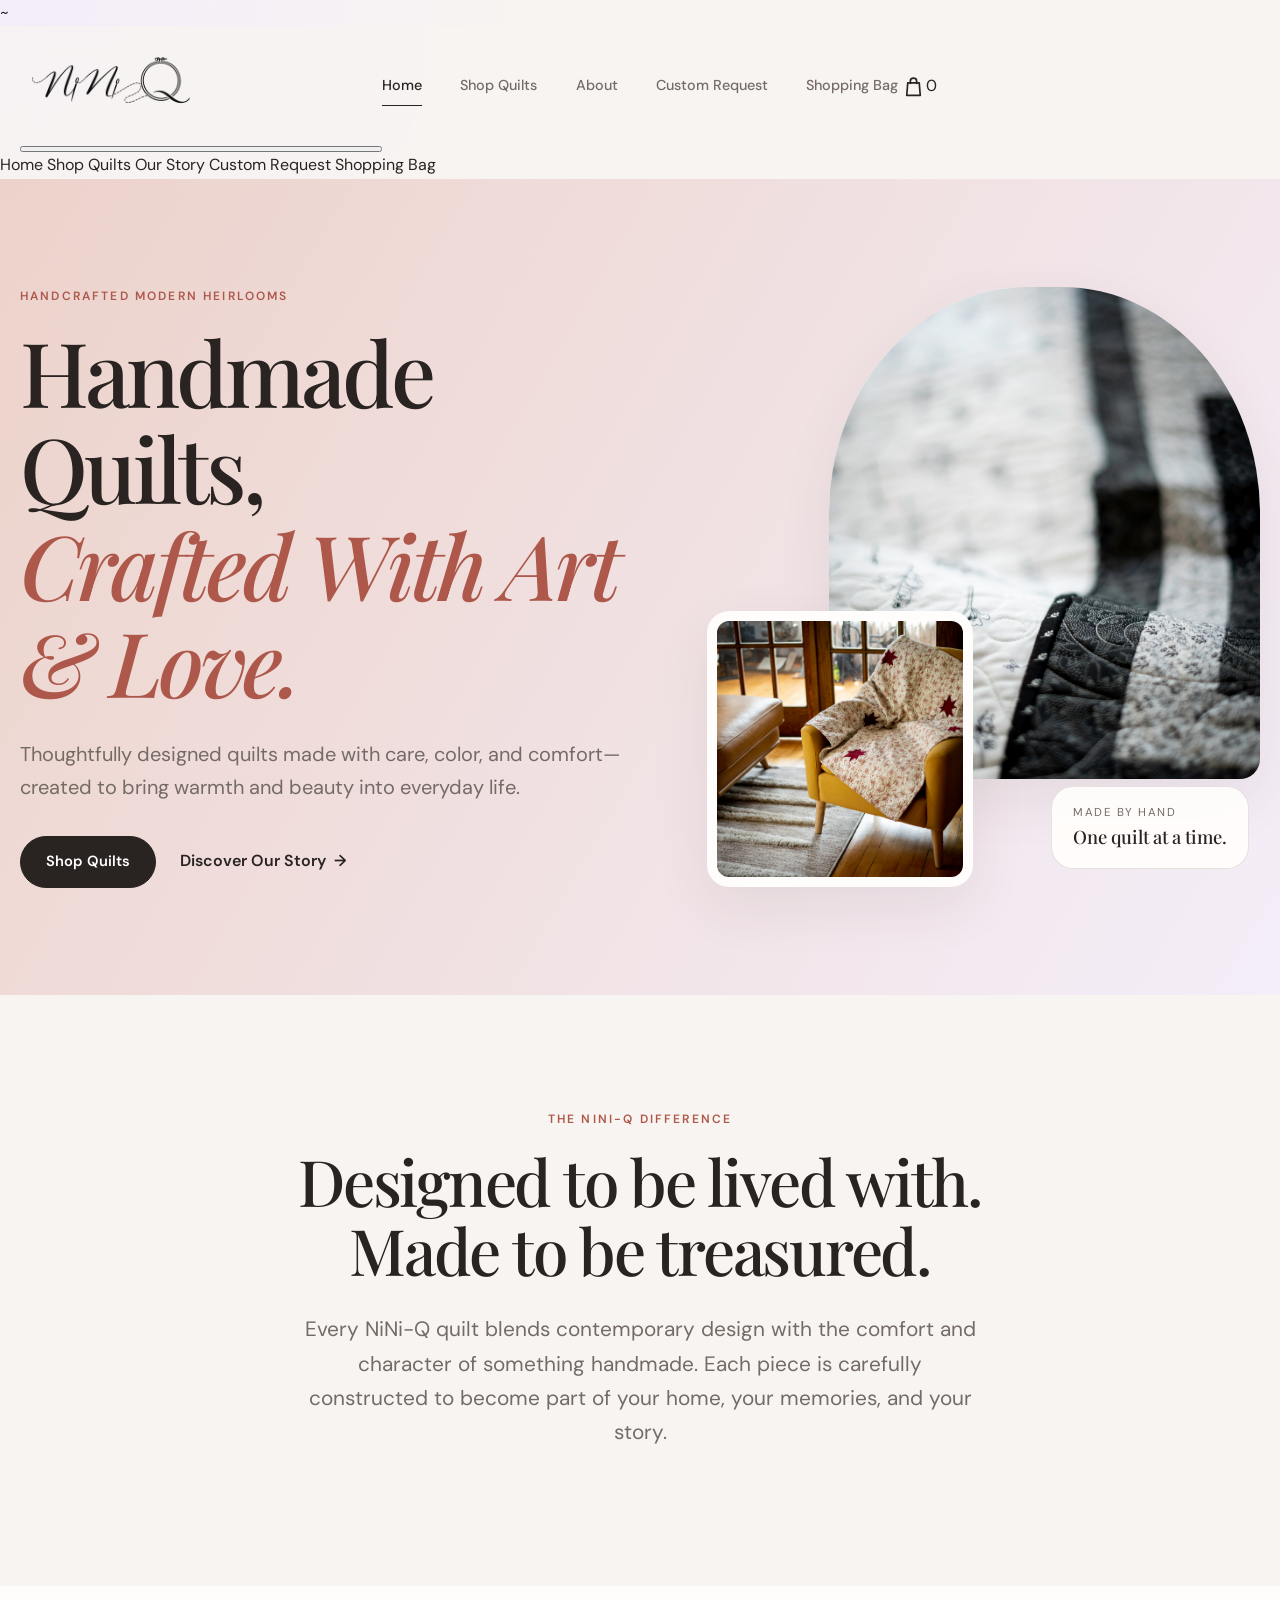
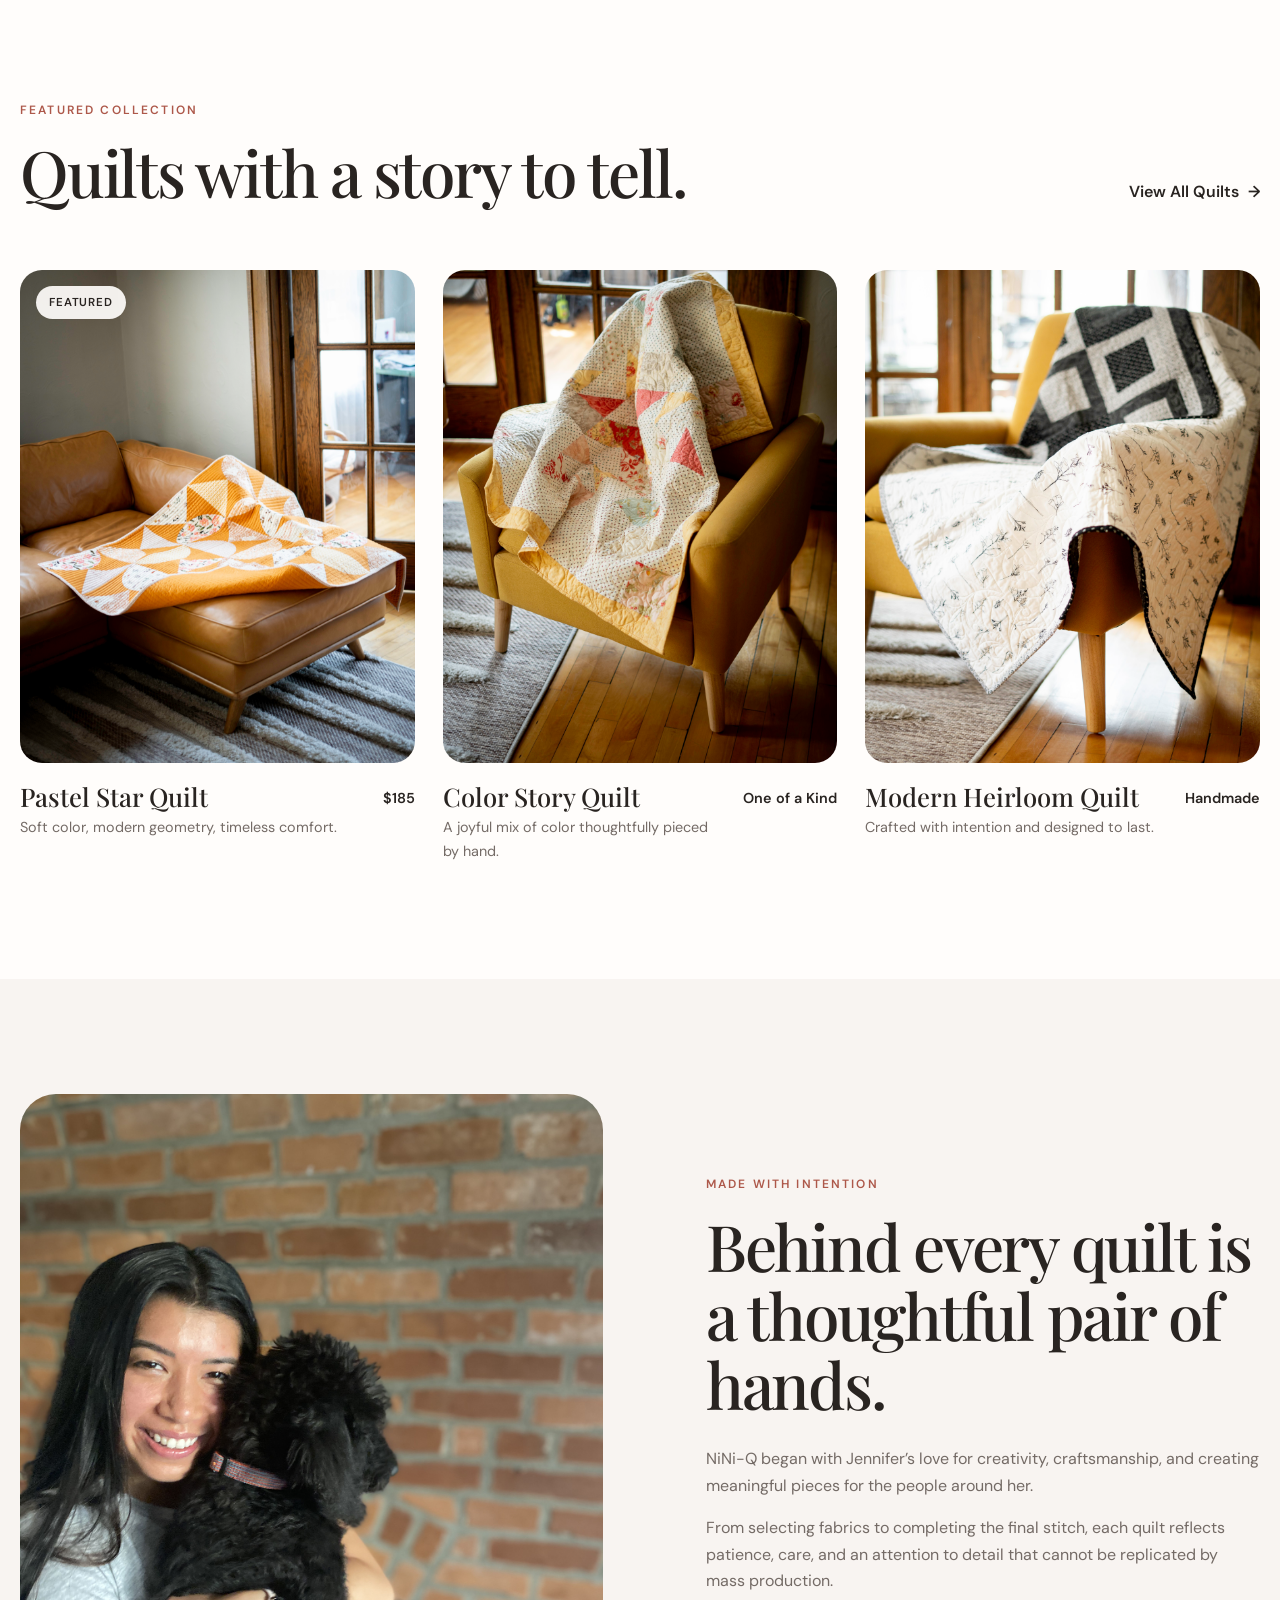
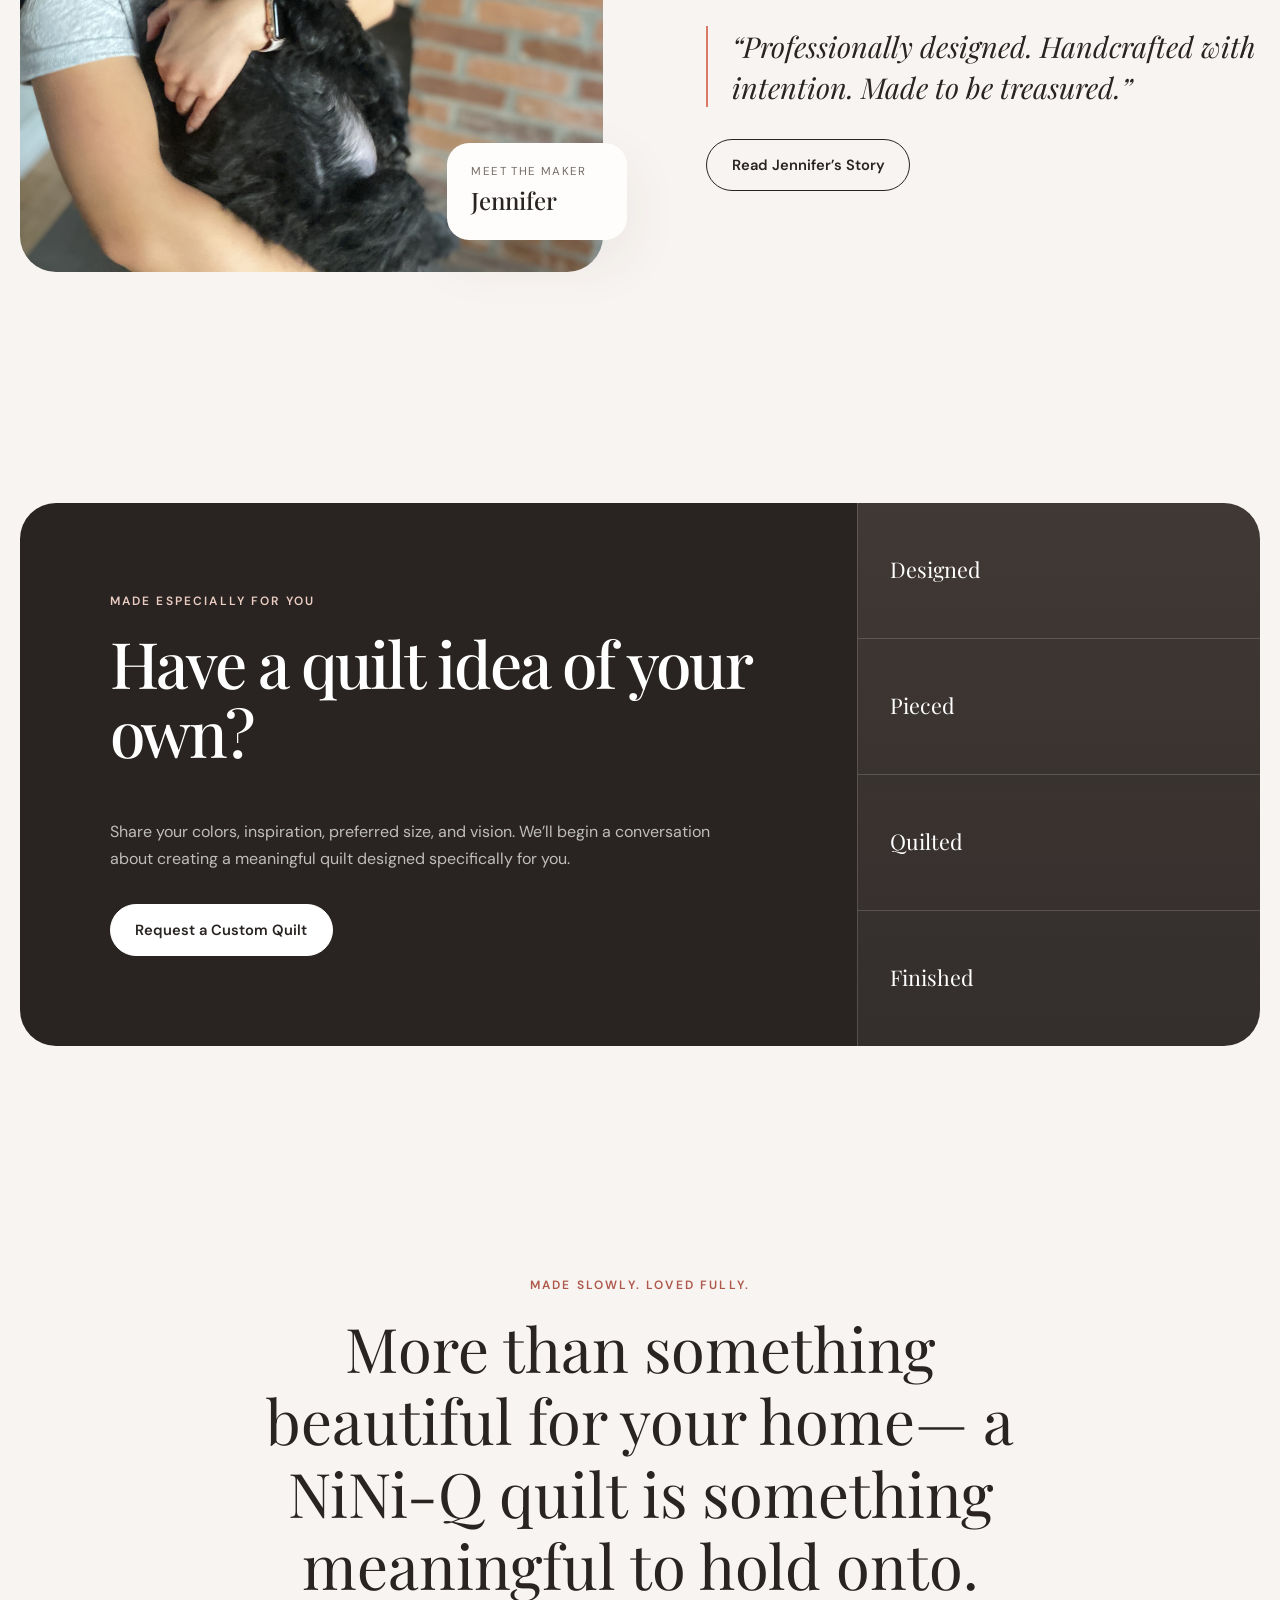
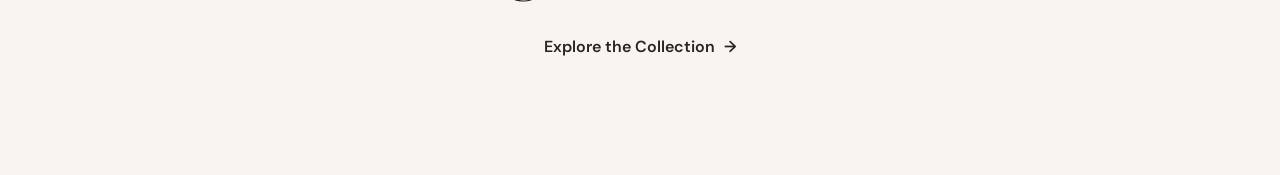
==== index.html @ b46b56dd "Restore complete HTML structure for home page Restored the complete HTML structure for the NiNi-Q Qu" ====
~

<head>
  <meta charset="utf-8" />
  <meta name="viewport" content="width=device-width, initial-scale=1" />
  <title>NiNi-Q Quilts Home Page</title>

  <!--Modernized body text replacing the old versions-->

  <link rel="preconnect" href="https://fonts.googleapis.com">
  <link rel="preconnect" href="https://fonts.gstatic.com" crossorigin>

  <link
    href="https://fonts.googleapis.com/css2?family=DM+Sans:wght@400;500;600&family=Playfair+Display:ital,wght@0,500;0,600;1,500&display=swap"
    rel="stylesheet">

  <!--CSS stlye sheet is in its own file -->

  <link href="NiNiQ_global_css.css" rel="stylesheet" />
  <link href="NiNiQ_home_css.css" rel="stylesheet" />
</head>

<body>

  <header class="site-header">
    <div class="header-container">

      <a href="index.html" class="brand-logo" aria-label="NiNi-Q home">
        <img class="brand-logo" src="logo.65.png" alt="Brand Logo">
      </a>

      <nav class="desktop-nav" aria-label="Main navigation">
        <a href="index.html">Home</a>
        <a href="NiNiQ_quilts.html">Shop Quilts</a>
        <a href="NiNiQ_about.html">About</a>
        <a href="NiNiQ_custom.html">Custom Request</a>
        <a href="NiNiQ_cart.html">Shopping Bag</a>
      </nav>

        <a href="NiNiQ_cart.html" class="cart-link" aria-label="View shopping bag">
  
          <svg
            class="shopping-bag-icon"
            viewBox="0 0 24 24"
            aria-hidden="true"
          >
            <path
              d="M6.5 8.5h11l1 12h-13l1-12Z"
            ></path>
        
            <path
              d="M9 9V6.75C9 5.23 10.34 4 12 4s3 1.23 3 2.75V9"
            ></path>
          </svg>
        
          <span class="cart-count">0</span>
        
        </a>
        <button type="button" class="menu-button" aria-label="Open navigation menu" aria-expanded="false">
          <span></span>
          <span></span>
        </button>
      </div>

    </div>

    <nav class="mobile-nav" aria-label="Mobile navigation">
      <a href="index.html">Home</a>
      <a href="NiNiQ_quilts.html">Shop Quilts</a>
      <a href="NiNiQ_about.html">Our Story</a>
      <a href="NiNiQ_custom.html">Custom Request</a>
      <a href="NiNiQ_cart.html">Shopping Bag</a>
    </nav>
  </header>

  <main>

    <!-- ================================
       HERO
  ================================= -->

    <section class="home-hero">

      <div class="home-hero-content reveal">

        <span class="eyebrow">Handcrafted Modern Heirlooms</span>

        <h1>
          Handmade Quilts,
          <em>Crafted With Art &amp; Love.</em>
        </h1>

        <p class="home-hero-description">
          Thoughtfully designed quilts made with care, color, and comfort—
          created to bring warmth and beauty into everyday life.
        </p>

        <div class="home-hero-actions">

          <a href="NiNiQ_quilts.html" class="button">
            Shop Quilts
          </a>

          <a href="NiNiQ_about.html" class="text-link">
            Discover Our Story
          </a>

        </div>

      </div>


      <div class="home-hero-visual reveal">

        <div class="hero-image hero-image-main">
          <img src="Jen-9.jpeg" alt="Handmade pastel quilt by NiNi-Q">
        </div>

        <div class="hero-image hero-image-secondary">
          <img src="Jen-49.jpeg" alt="Close-up of colorful handmade quilt stitching">
        </div>

        <div class="hero-note">
          <span>Made by hand</span>
          <strong>One quilt at a time.</strong>
        </div>

      </div>

    </section>


    <!-- ================================
       INTRODUCTION
  ================================= -->

    <section class="home-introduction page-section reveal">

      <div class="narrow-container">

        <span class="eyebrow">The NiNi-Q Difference</span>

        <h2>
          Designed to be lived with.
          Made to be treasured.
        </h2>

        <p class="lead-text">
          Every NiNi-Q quilt blends contemporary design with the comfort and
          character of something handmade. Each piece is carefully constructed
          to become part of your home, your memories, and your story.
        </p>

      </div>

    </section>


    <!-- ================================
       FEATURED QUILTS
  ================================= -->

    <section class="featured-collection page-section">

      <div class="container">

        <div class="featured-heading reveal">

          <div>
            <span class="eyebrow">Featured Collection</span>

            <h2>Quilts with a story to tell.</h2>
          </div>

          <a href="NiNiQ_quilts.html" class="text-link">
            View All Quilts
          </a>

        </div>


        <div class="featured-grid">

          <article class="feature-card reveal">

            <a href="NiNiQ_quilts.html" class="feature-image-link">

              <div class="feature-image">
                <img src="Jen-1.jpeg" alt="Pastel Star handmade quilt">

                <span class="product-badge">Featured</span>
              </div>

            </a>

            <div class="feature-card-details">

              <div>
                <h3>Pastel Star Quilt</h3>
                <p>Soft color, modern geometry, timeless comfort.</p>
              </div>

              <span class="feature-price">$185</span>

            </div>

          </article>


          <article class="feature-card reveal">

            <a href="NiNiQ_quilts.html" class="feature-image-link">

              <div class="feature-image">
                <img src="Jen-44.jpeg" alt="Colorful handmade quilt">
              </div>

            </a>

            <div class="feature-card-details">

              <div>
                <h3>Color Story Quilt</h3>
                <p>A joyful mix of color thoughtfully pieced by hand.</p>
              </div>

              <span class="feature-price">One of a Kind</span>

            </div>

          </article>


          <article class="feature-card reveal">

            <a href="NiNiQ_quilts.html" class="feature-image-link">

              <div class="feature-image">
                <img src="Jen-5.jpeg" alt="Detailed handmade quilt pattern">
              </div>

            </a>

            <div class="feature-card-details">

              <div>
                <h3>Modern Heirloom Quilt</h3>
                <p>Crafted with intention and designed to last.</p>
              </div>

              <span class="feature-price">Handmade</span>

            </div>

          </article>

        </div>

      </div>

    </section>


    <!-- ================================
       BRAND STORY
  ================================= -->

    <section class="home-story page-section">

      <div class="container home-story-layout">

        <div class="home-story-image reveal">

          <img src="Jenny_Bio_Pic.jpg" alt="Jennifer, the quilt maker behind NiNi-Q">

          <div class="story-image-caption">
            <span>Meet the Maker</span>
            <strong>Jennifer</strong>
          </div>

        </div>


        <div class="home-story-content reveal">

          <span class="eyebrow">Made With Intention</span>

          <h2>
            Behind every quilt is a thoughtful pair of hands.
          </h2>

          <p>
            NiNi-Q began with Jennifer’s love for creativity, craftsmanship,
            and creating meaningful pieces for the people around her.
          </p>

          <p>
            From selecting fabrics to completing the final stitch, each quilt
            reflects patience, care, and an attention to detail that cannot be
            replicated by mass production.
          </p>

          <blockquote>
            “Professionally designed. Handcrafted with intention.
            Made to be treasured.”
          </blockquote>

          <a href="NiNiQ_about.html" class="button button-secondary">
            Read Jennifer’s Story
          </a>

        </div>

      </div>

    </section>


    <!-- ================================
       CUSTOM QUILT
  ================================= -->

    <section class="custom-home-section page-section">

      <div class="container">

        <div class="custom-home-card reveal">

          <div class="custom-home-content">

            <span class="eyebrow">Made Especially for You</span>

            <h2>Have a quilt idea of your own?</h2>

            <p>
              Share your colors, inspiration, preferred size, and vision.
              We’ll begin a conversation about creating a meaningful quilt
              designed specifically for you.
            </p>

            <a href="NiNiQ_custom.html" class="button">
              Request a Custom Quilt
            </a>

          </div>

          <div class="custom-home-detail" aria-hidden="true">
            <span>Designed</span>
            <span>Pieced</span>
            <span>Quilted</span>
            <span>Finished</span>
          </div>

        </div>

      </div>

    </section>


    <!-- ================================
       CLOSING MESSAGE
  ================================= -->

    <section class="home-closing page-section reveal">

      <div class="narrow-container">

        <span class="eyebrow">Made Slowly. Loved Fully.</span>

        <p class="home-closing-statement">
          More than something beautiful for your home—
          a NiNi-Q quilt is something meaningful to hold onto.
        </p>

        <a href="NiNiQ_quilts.html" class="text-link">
          Explore the Collection
        </a>

      </div>

    </section>

  </main>

  <script src="NiNiQ_global_js.js"></script>

</body>
---- NiNiQ_global_css.css ----
/* ==================================================
   NINIQ GLOBAL DESIGN SYSTEM
================================================== */

:root {
  --color-background: #f8f4f1;
  --color-surface: #fffdfb;
  --color-surface-soft: #f1e9ff;
  --color-blush: #ebcdc3;
  --color-coral: #d97968;
  --color-coral-dark: #ad584a;
  --color-text: #292421;
  --color-muted: #746b66;
  --color-border: rgba(74, 58, 50, 0.14);
  --color-white: #ffffff;

  --font-heading: "Playfair Display", Georgia, serif;
  --font-body: "DM Sans", Arial, sans-serif;

  --page-width: 1240px;
  --section-space: clamp(4.5rem, 9vw, 8rem);

  --radius-small: 12px;
  --radius-medium: 22px;
  --radius-large: 36px;
  --radius-pill: 999px;

  --shadow-soft: 0 20px 55px rgba(68, 47, 39, 0.08);
  --shadow-hover: 0 28px 65px rgba(68, 47, 39, 0.14);

  --transition: 260ms ease;
}

* {
  box-sizing: border-box;
}

html {
  scroll-behavior: smooth;
}

body {
  margin: 0;
  min-height: 100vh;
  background:
    radial-gradient(circle at top left,
      rgba(241, 233, 255, 0.65),
      transparent 34rem),
    var(--color-background);
  color: var(--color-text);
  font-family: var(--font-body);
  font-size: 1rem;
  line-height: 1.65;
  -webkit-font-smoothing: antialiased;
}

body.menu-open {
  overflow: hidden;
}

main {
  overflow: hidden;
}

img {
  display: block;
  max-width: 100%;
}

a {
  color: inherit;
  text-decoration: none;
}

button,
input,
textarea,
select {
  font: inherit;
}

button,
a {
  -webkit-tap-highlight-color: transparent;
}

h1,
h2,
h3,
p {
  margin-top: 0;
}

h1,
h2,
h3 {
  font-family: var(--font-heading);
  font-weight: 500;
  line-height: 1.08;
}

h1 {
  font-size: clamp(3rem, 7vw, 6.75rem);
  letter-spacing: -0.045em;
}

h2 {
  font-size: clamp(2.25rem, 5vw, 4.5rem);
  letter-spacing: -0.035em;
}

h3 {
  font-size: clamp(1.35rem, 2vw, 1.8rem);
}

p {
  color: var(--color-muted);
}

::selection {
  background: var(--color-surface-soft);
  color: var(--color-text);
}

/* ==================================================
   REUSABLE LAYOUT
================================================== */

.container {
  width: min(calc(100% - 40px), var(--page-width));
  margin-inline: auto;
}

.narrow-container {
  width: min(calc(100% - 40px), 780px);
  margin-inline: auto;
}

.page-section {
  padding-block: var(--section-space);
}

.section-heading {
  max-width: 760px;
  margin-bottom: clamp(2.5rem, 5vw, 4.5rem);
}

.eyebrow {
  display: inline-block;
  margin-bottom: 1rem;
  color: var(--color-coral-dark);
  font-size: 0.75rem;
  font-weight: 600;
  letter-spacing: 0.18em;
  text-transform: uppercase;
}

.lead-text {
  max-width: 680px;
  font-size: clamp(1.05rem, 1.8vw, 1.3rem);
}

.text-link {
  display: inline-flex;
  align-items: center;
  gap: 0.55rem;
  color: var(--color-text);
  font-weight: 600;
}

.text-link::after {
  content: "→";
  transition: transform var(--transition);
}

.text-link:hover::after {
  transform: translateX(5px);
}


/* ==================================================
   BUTTONS
================================================== */

.button {
  display: inline-flex;
  min-height: 52px;
  align-items: center;
  justify-content: center;
  gap: 0.65rem;
  padding: 0.9rem 1.55rem;
  border: 1px solid var(--color-text);
  border-radius: var(--radius-pill);
  background: var(--color-text);
  color: var(--color-white);
  font-family: var(--font-body);
  font-size: 0.92rem;
  font-weight: 600;
  line-height: 1;
  cursor: pointer;
  transition:
    transform var(--transition),
    background-color var(--transition),
    color var(--transition),
    box-shadow var(--transition);
}

.button:hover {
  transform: translateY(-2px);
  background: var(--color-coral-dark);
  border-color: var(--color-coral-dark);
  box-shadow: 0 12px 30px rgba(68, 47, 39, 0.17);
}

.button:active {
  transform: translateY(0);
}

.button-secondary {
  background: transparent;
  color: var(--color-text);
}

.button-secondary:hover {
  background: var(--color-text);
  border-color: var(--color-text);
  color: var(--color-white);
}

.disabled-button {
  opacity: 0.45;
  cursor: not-allowed;
}


/* ==================================================
   HEADER AND NAVIGATION
================================================== */

.site-header {
  position: sticky;
  z-index: 1000;
  top: 0;
  border-bottom: 1px solid transparent;
  background: rgba(248, 244, 241, 0.78);
  backdrop-filter: blur(18px);
  transition:
    background-color var(--transition),
    border-color var(--transition),
    box-shadow var(--transition);
}

.site-header.scrolled {
  border-color: var(--color-border);
  background: rgba(255, 253, 251, 0.92);
  box-shadow: 0 10px 35px rgba(53, 39, 33, 0.05);
}

.header-container {
  display: grid;
  width: min(calc(100% - 40px), var(--page-width));
  min-height: 84px;
  align-items: center;
  margin-inline: auto;
  grid-template-columns: 1fr auto 1fr;
}


/* Brand Logo CSS*/


.brand-logo img {
  width: clamp(150px, 14vw, 190px);
  height: auto;
  display: block;
  transition: transform var(--transition);
}

.brand-logo:hover img {
  transform: scale(1.03);
}


/* Mobile Brand Logo CSS*/



@media (max-width: 760px) {
  .brand-logo img {
    width: 105px;
  }
}




.desktop-nav {
  display: flex;
  align-items: center;
  justify-content: center;
  gap: clamp(1.3rem, 3vw, 2.75rem);
}

.desktop-nav a {
  position: relative;
  padding-block: 0.5rem;
  color: var(--color-muted);
  font-size: 0.9rem;
  font-weight: 500;
  transition: color var(--transition);
}

.desktop-nav a::after {
  position: absolute;
  right: 0;
  bottom: 0;
  left: 0;
  height: 1px;
  background: var(--color-text);
  content: "";
  transform: scaleX(0);
  transform-origin: right;
  transition: transform var(--transition);
}

.desktop-nav a:hover,
.desktop-nav a.active {
  color: var(--color-text);
}

.desktop-nav a:hover::after,
.desktop-nav a.active::after {
  transform: scaleX(1);
  transform-origin: left;
}

.header-actions {
  display: flex;
  align-items: center;
  justify-self: end;
  gap: 1rem;
}

.cart-link {
  position: relative;
  display: inline-flex;
  align-items: center;
  justify-content: center;
  width: 42px;
  height: 42px;
  color: var(--color-text);
}


.shopping-bag-icon {
  display: block;
  width: 25px;
  height: 25px;
  overflow: visible;
  fill: none;
  stroke: currentColor;
  stroke-width: 1.6;
  stroke-linecap: round;
  stroke-linejoin: round;
  transition:
    color 180ms ease,
    transform 180ms ease;
}


.cart-link:hover .shopping-bag-icon {
  color: var(--color-coral-dark);
  transform: translateY(-1px);

   


.cart-count {
  position: absolute;
  top: 1px;
  right: -2px;
  display: inline-flex;
  min-width: 18px;
  height: 18px;
  align-items: center;
  justify-content: center;
  padding-inline: 4px;
  border: 2px solid var(--color-background);
  border-radius: 999px;
  background: var(--color-coral-dark);
  color: var(--color-white);
  font-size: 0.62rem;
  font-weight: 700;
  line-height: 1;
}

.cart-count.bump {
  animation: cart-bump 350ms ease;
}

.menu-button {
  display: none;
  width: 44px;
  height: 44px;
  padding: 0;
  border: 0;
  background: transparent;
  cursor: pointer;
}

.menu-button span {
  display: block;
  width: 23px;
  height: 1px;
  margin: 6px auto;
  background: var(--color-text);
  transition:
    transform var(--transition),
    opacity var(--transition);
}

.menu-button.open span:first-child {
  transform: translateY(3.5px) rotate(45deg);
}

.menu-button.open span:last-child {
  transform: translateY(-3.5px) rotate(-45deg);
}

.mobile-nav {
  display: none;
}

@keyframes cart-bump {
  50% {
    transform: scale(1.18);
  }
}


/* ==================================================
   MOBILE NAVIGATION
================================================== */

@media (max-width: 760px) {
  .header-container {
    min-height: 72px;
    grid-template-columns: 1fr auto;
  }

  .desktop-nav {
    display: none;
  }

  .menu-button {
    display: block;
  }

  .mobile-nav {
    display: grid;
    max-height: 0;
    padding-inline: 20px;
    overflow: hidden;
    opacity: 0;
    transition:
      max-height 400ms ease,
      padding 400ms ease,
      opacity 250ms ease;
  }

  .mobile-nav.open {
    max-height: 450px;
    padding-top: 1.5rem;
    padding-bottom: 2rem;
    border-top: 1px solid var(--color-border);
    opacity: 1;
  }

  .mobile-nav a {
    padding-block: 0.8rem;
    font-family: var(--font-heading);
    font-size: 1.65rem;
  }

  .cart-link>span:first-child {
    display: none;
  }
}



/* ==================================================
   SCROLL REVEAL
================================================== */

.reveal {
  opacity: 0;
  transform: translateY(28px);
  transition:
    opacity 700ms ease,
    transform 700ms ease;
}

.reveal.visible {
  opacity: 1;
  transform: translateY(0);
}

@media (prefers-reduced-motion: reduce) {

  *,
  *::before,
  *::after {
    scroll-behavior: auto !important;
    animation-duration: 0.01ms !important;
    animation-iteration-count: 1 !important;
    transition-duration: 0.01ms !important;
  }

  .reveal {
    opacity: 1;
    transform: none;
  }
}
---- NiNiQ_home_css.css ----
/* ==========================================
   HOME PAGE
========================================== */

/* ==================================================
   HOME HERO
================================================== */

.home-hero {
  display: grid;
  min-height: calc(100vh - 84px);
  align-items: center;
  gap: clamp(3rem, 6vw, 7rem);
  padding:
    clamp(4rem, 7vw, 7rem) max(20px, calc((100vw - var(--page-width)) / 2));
  background:
    linear-gradient(120deg,
      rgba(235, 205, 195, 0.85),
      rgba(241, 233, 255, 0.55));
  grid-template-columns: minmax(0, 1.05fr) minmax(420px, 0.95fr);
}

.home-hero-content {
  position: relative;
  z-index: 2;
}

.home-hero h1 {
  max-width: 820px;
  margin-bottom: 1.75rem;
}

.home-hero h1 em {
  display: block;
  color: var(--color-coral-dark);
  font-weight: 500;
}

.home-hero-description {
  max-width: 610px;
  margin-bottom: 2rem;
  font-size: clamp(1.05rem, 1.6vw, 1.25rem);
}

.home-hero-actions {
  display: flex;
  align-items: center;
  gap: 1.5rem;
  flex-wrap: wrap;
}

/*Layered Hero-Image*/

.home-hero-visual {
  position: relative;
  min-height: 600px;
}

.hero-image {
  position: absolute;
  overflow: hidden;
  background: var(--color-surface);
  box-shadow: var(--shadow-soft);
}

.hero-image img {
  width: 100%;
  height: 100%;
  object-fit: cover;
  transition: transform 700ms ease;
}

.hero-image:hover img {
  transform: scale(1.035);
}

.hero-image-main {
  top: 0;
  right: 0;
  width: 78%;
  height: 82%;
  border-radius: 46% 46% 20px 20px;
}

.hero-image-secondary {
  bottom: 0;
  left: 0;
  width: 48%;
  height: 46%;
  border: 10px solid rgba(255, 253, 251, 0.9);
  border-radius: 22px;
}

.hero-note {
  position: absolute;
  right: 2%;
  bottom: 3%;
  display: grid;
  min-width: 190px;
  padding: 1rem 1.3rem;
  border: 1px solid var(--color-border);
  border-radius: var(--radius-medium);
  background: rgba(255, 253, 251, 0.94);
  backdrop-filter: blur(12px);
}

.hero-note span {
  color: var(--color-muted);
  font-size: 0.72rem;
  letter-spacing: 0.13em;
  text-transform: uppercase;
}

.hero-note strong {
  font-family: var(--font-heading);
  font-size: 1.15rem;
  font-weight: 500;
}

/* ==================================================
   HOME INTRODUCTION
================================================== */

.home-introduction {
  text-align: center;
}

.home-introduction h2 {
  max-width: 760px;
  margin-right: auto;
  margin-bottom: 1.75rem;
  margin-left: auto;
}

.home-introduction .lead-text {
  margin-inline: auto;
}



/* ==================================================
   FEATURED COLLECTION
================================================== */

.featured-collection {
  background: var(--color-surface);
}

.featured-heading {
  display: flex;
  align-items: end;
  justify-content: space-between;
  gap: 2rem;
  margin-bottom: clamp(2.5rem, 5vw, 4rem);
}

.featured-heading h2 {
  max-width: 690px;
  margin-bottom: 0;
}

.featured-grid {
  display: grid;
  gap: 1.75rem;
  grid-template-columns: repeat(3, minmax(0, 1fr));
}

.feature-card {
  min-width: 0;
}

.feature-image-link {
  display: block;
}

.feature-image {
  position: relative;
  aspect-ratio: 4 / 5;
  overflow: hidden;
  border-radius: var(--radius-medium);
  background: var(--color-background);
}

.feature-image img {
  width: 100%;
  height: 100%;
  object-fit: cover;
  transition: transform 650ms ease;
}

.feature-card:hover .feature-image img {
  transform: scale(1.045);
}

.product-badge {
  position: absolute;
  top: 1rem;
  left: 1rem;
  padding: 0.45rem 0.8rem;
  border-radius: var(--radius-pill);
  background: rgba(255, 253, 251, 0.92);
  color: var(--color-text);
  font-size: 0.72rem;
  font-weight: 600;
  letter-spacing: 0.08em;
  text-transform: uppercase;
}

.feature-card-details {
  display: flex;
  align-items: start;
  justify-content: space-between;
  gap: 1rem;
  padding-top: 1.25rem;
}

.feature-card-details h3 {
  margin-bottom: 0.35rem;
}

.feature-card-details p {
  margin-bottom: 0;
  font-size: 0.9rem;
}

.feature-price {
  flex-shrink: 0;
  padding-top: 0.25rem;
  font-size: 0.9rem;
  font-weight: 600;
}


/* ==================================================
   HOME STORY
================================================== */

.home-story {
  background: var(--color-background);
}

.home-story-layout {
  display: grid;
  align-items: center;
  gap: clamp(3rem, 8vw, 8rem);
  grid-template-columns: minmax(0, 1fr) minmax(0, 0.95fr);
}

.home-story-image {
  position: relative;
}

.home-story-image img {
  width: 100%;
  min-height: 620px;
  object-fit: cover;
  border-radius: var(--radius-large);
}

.story-image-caption {
  position: absolute;
  right: -1.5rem;
  bottom: 2rem;
  display: grid;
  min-width: 180px;
  padding: 1.2rem 1.5rem;
  border-radius: var(--radius-medium);
  background: var(--color-surface);
  box-shadow: var(--shadow-soft);
}

.story-image-caption span {
  color: var(--color-muted);
  font-size: 0.72rem;
  letter-spacing: 0.12em;
  text-transform: uppercase;
}

.story-image-caption strong {
  font-family: var(--font-heading);
  font-size: 1.5rem;
  font-weight: 500;
}

.home-story-content h2 {
  margin-bottom: 1.75rem;
}

.home-story-content p {
  max-width: 580px;
}

.home-story-content blockquote {
  margin: 2rem 0;
  padding-left: 1.5rem;
  border-left: 2px solid var(--color-coral);
  color: var(--color-text);
  font-family: var(--font-heading);
  font-size: clamp(1.3rem, 2.3vw, 1.8rem);
  font-style: italic;
  line-height: 1.4;
}


/* ==================================================
   CUSTOM HOME CALLOUT
================================================== */

.custom-home-card {
  display: grid;
  overflow: hidden;
  border-radius: var(--radius-large);
  background: var(--color-text);
  color: var(--color-white);
  grid-template-columns: minmax(0, 1.35fr) minmax(240px, 0.65fr);
}

.custom-home-content {
  padding: clamp(3rem, 7vw, 6rem);
}

.custom-home-content .eyebrow {
  color: var(--color-blush);
}

.custom-home-content h2 {
  max-width: 700px;
}

.custom-home-content p {
  max-width: 640px;
  margin-bottom: 2rem;
  color: rgba(255, 255, 255, 0.7);
}

.custom-home-content .button {
  border-color: var(--color-white);
  background: var(--color-white);
  color: var(--color-text);
}

.custom-home-content .button:hover {
  border-color: var(--color-blush);
  background: var(--color-blush);
}

.custom-home-detail {
  display: grid;
  border-left: 1px solid rgba(255, 255, 255, 0.16);
  background:
    linear-gradient(rgba(235, 205, 195, 0.12),
      rgba(241, 233, 255, 0.05));
}

.custom-home-detail span {
  display: flex;
  align-items: center;
  padding: 1.5rem 2rem;
  border-bottom: 1px solid rgba(255, 255, 255, 0.16);
  font-family: var(--font-heading);
  font-size: 1.35rem;
}

.custom-home-detail span:last-child {
  border-bottom: 0;
}


/* ==================================================
   HOME CLOSING
================================================== */

.home-closing {
  text-align: center;
}

.home-closing-statement {
  margin-bottom: 2rem;
  color: var(--color-text);
  font-family: var(--font-heading);
  font-size: clamp(2rem, 4.8vw, 4rem);
  line-height: 1.18;
}


/* ==================================================
   HOME RESPONSIVE
================================================== */

@media (max-width: 1000px) {
  .home-hero {
    min-height: auto;
    grid-template-columns: 1fr;
  }

  .home-hero-content {
    max-width: 850px;
  }

  .home-hero-visual {
    width: min(100%, 760px);
    min-height: 650px;
    margin-inline: auto;
  }

  .home-story-layout {
    gap: 4rem;
    grid-template-columns: 1fr;
  }

  .home-story-image {
    width: min(100%, 720px);
  }

  .story-image-caption {
    right: 1.5rem;
  }
}

@media (max-width: 760px) {
  .home-hero {
    gap: 3rem;
    padding-top: 4rem;
    padding-bottom: 4rem;
  }

  .home-hero h1 em {
    display: inline;
  }

  .home-hero-visual {
    min-height: 470px;
  }

  .hero-image-main {
    width: 86%;
    height: 78%;
  }

  .hero-image-secondary {
    width: 54%;
    height: 42%;
  }

  .hero-note {
    right: 0;
    bottom: 0;
    min-width: 160px;
  }

  .featured-heading {
    align-items: start;
    flex-direction: column;
  }

  .featured-grid {
    grid-template-columns: 1fr;
  }

  .feature-image {
    aspect-ratio: 5 / 6;
  }

  .home-story-image img {
    min-height: 480px;
  }

  .custom-home-card {
    grid-template-columns: 1fr;
  }

  .custom-home-detail {
    border-top: 1px solid rgba(255, 255, 255, 0.16);
    border-left: 0;
    grid-template-columns: repeat(2, 1fr);
  }

  .custom-home-detail span {
    border-right: 1px solid rgba(255, 255, 255, 0.16);
  }
}

@media (max-width: 480px) {
  .home-hero-actions {
    align-items: flex-start;
    flex-direction: column;
  }

  .home-hero-visual {
    min-height: 390px;
  }

  .hero-note {
    display: none;
  }

  .feature-card-details {
    flex-direction: column;
  }

  .home-story-image img {
    min-height: 420px;
  }

  .story-image-caption {
    right: 1rem;
    bottom: 1rem;
  }

  .custom-home-detail {
    grid-template-columns: 1fr;
  }

  .custom-home-detail span {
    border-right: 0;
  }
}
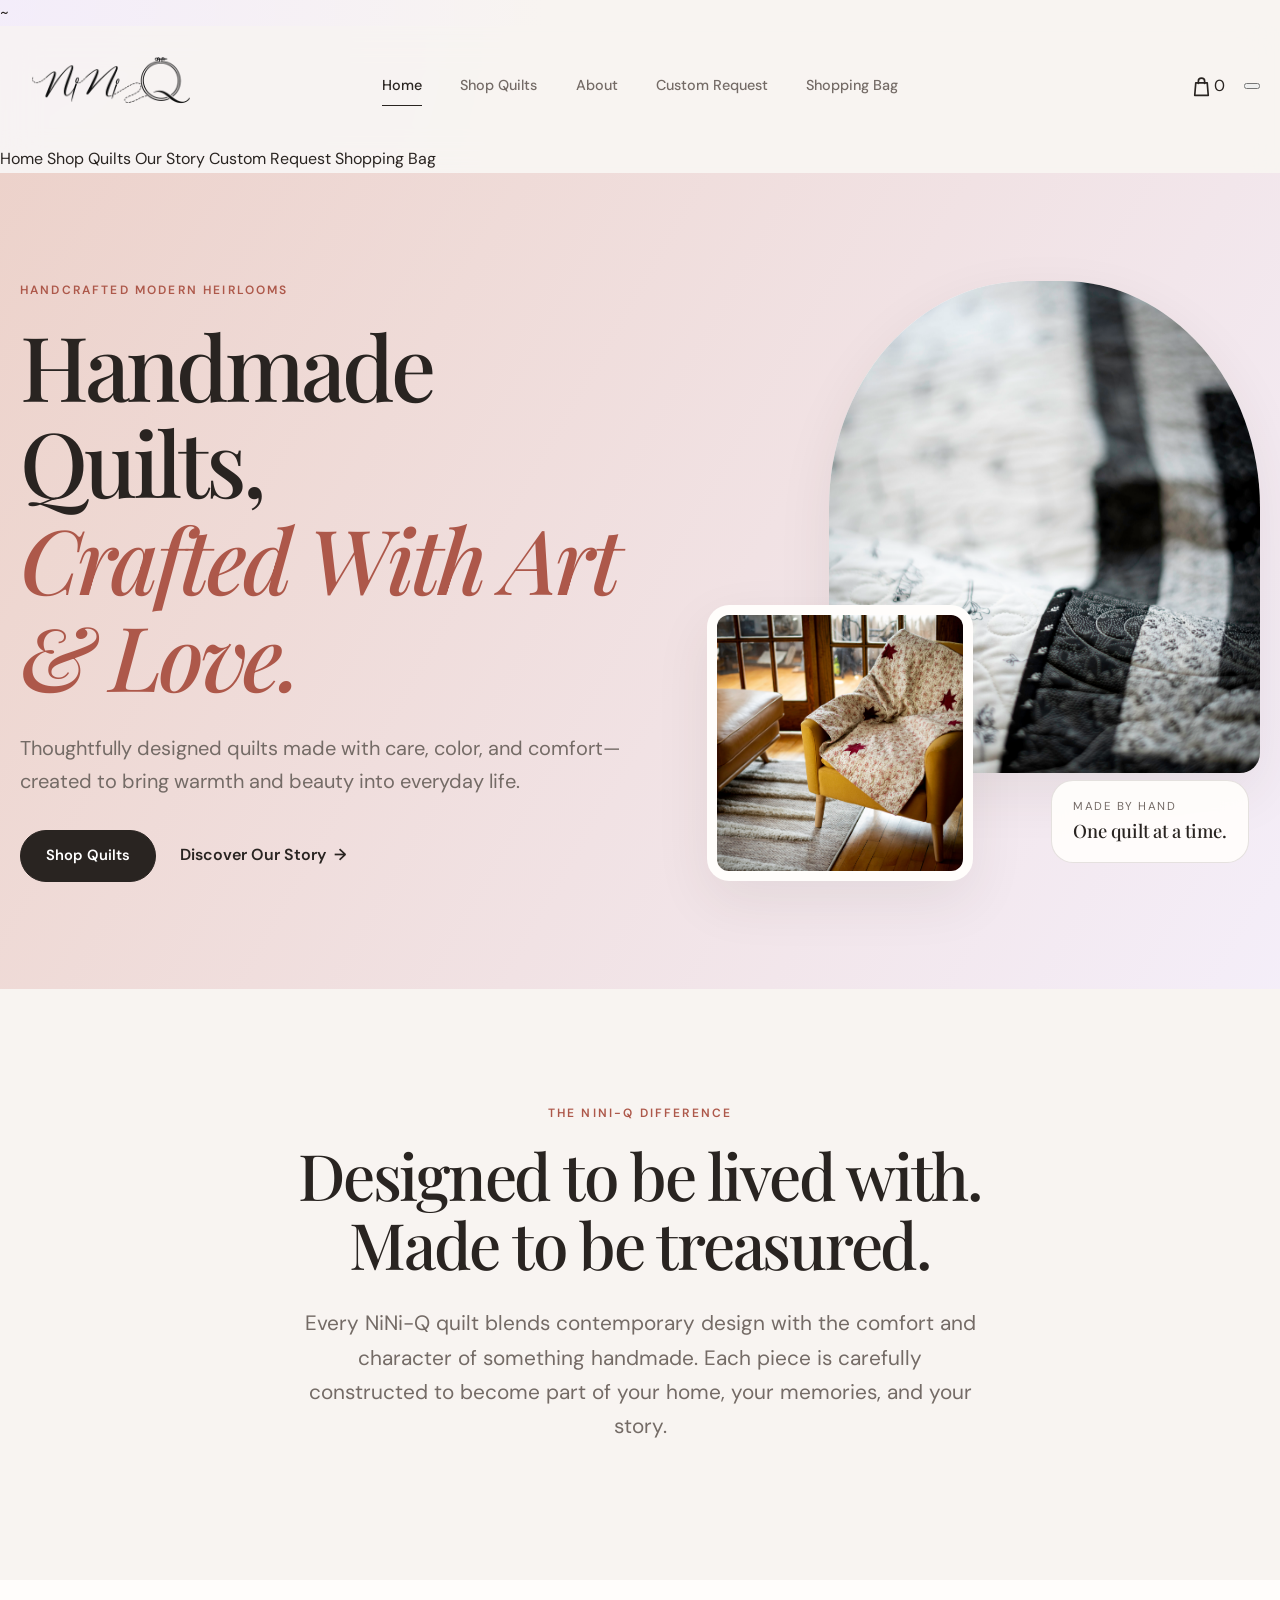
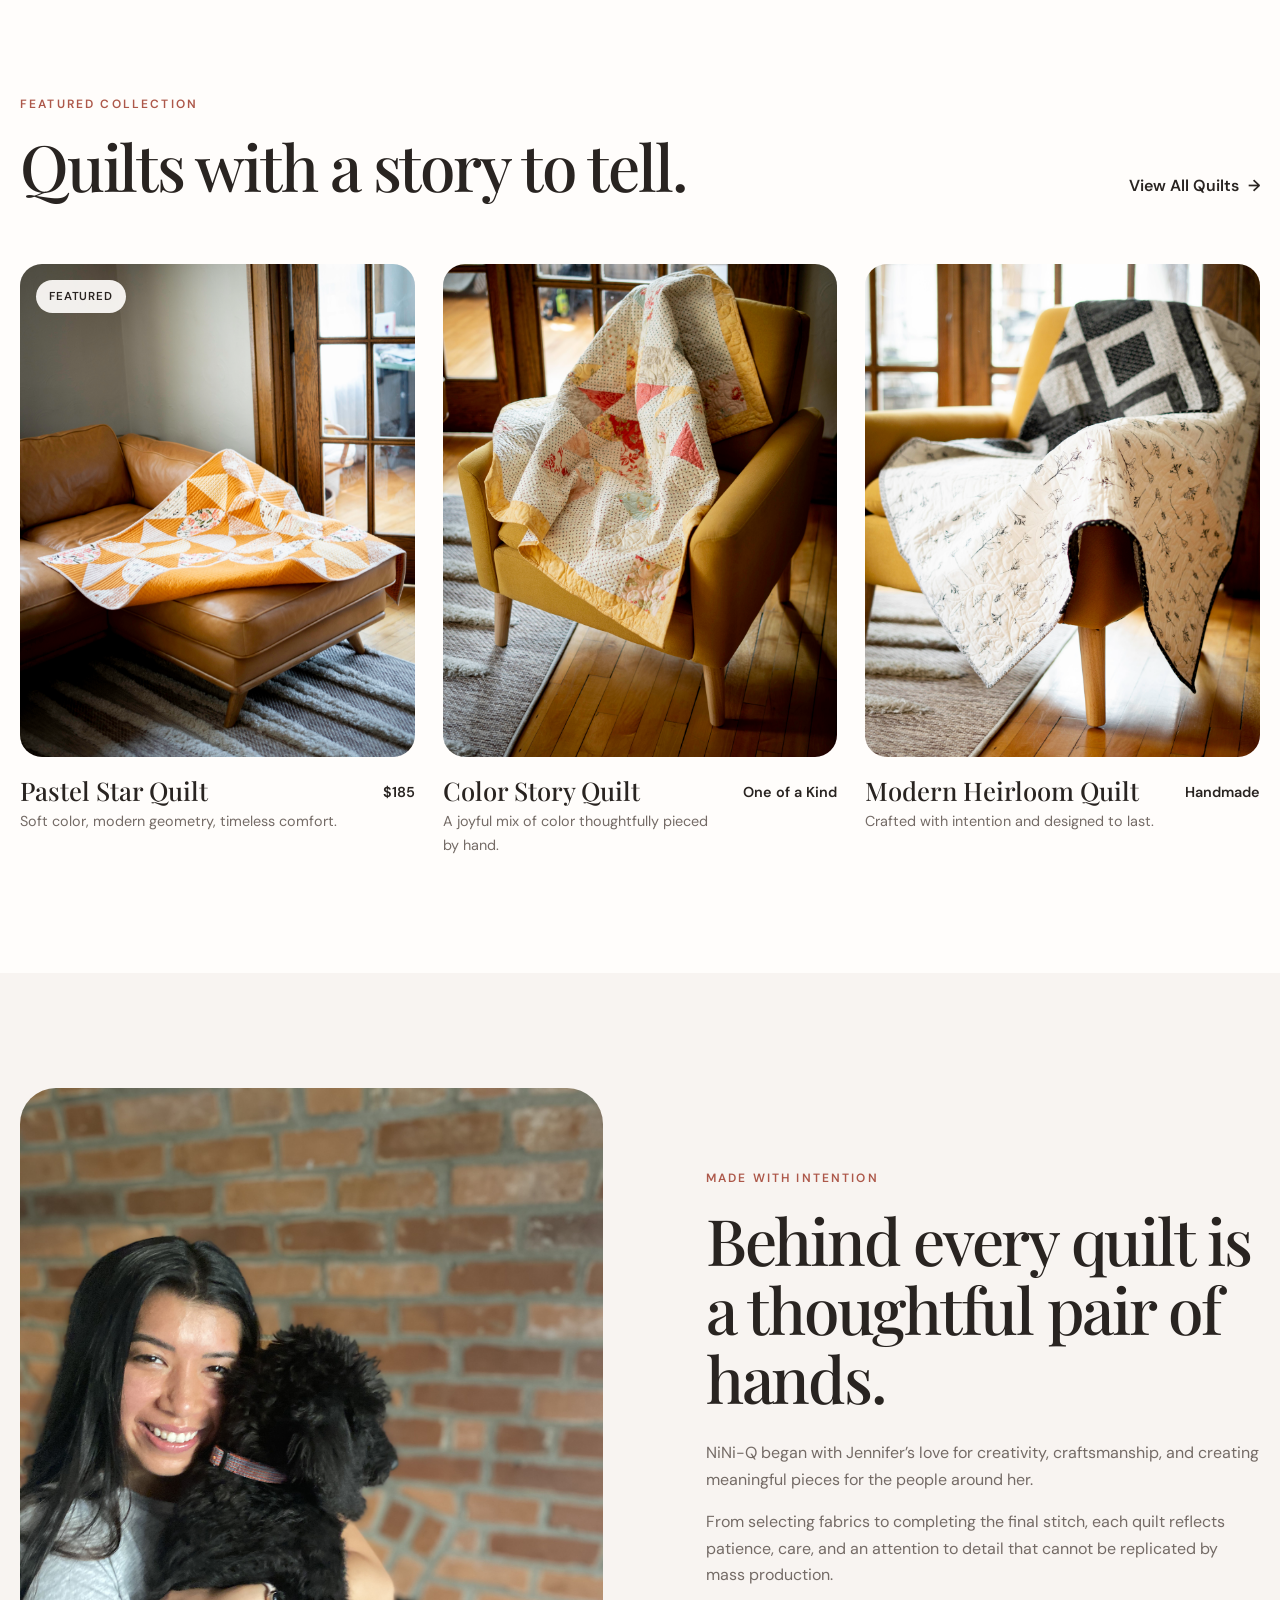
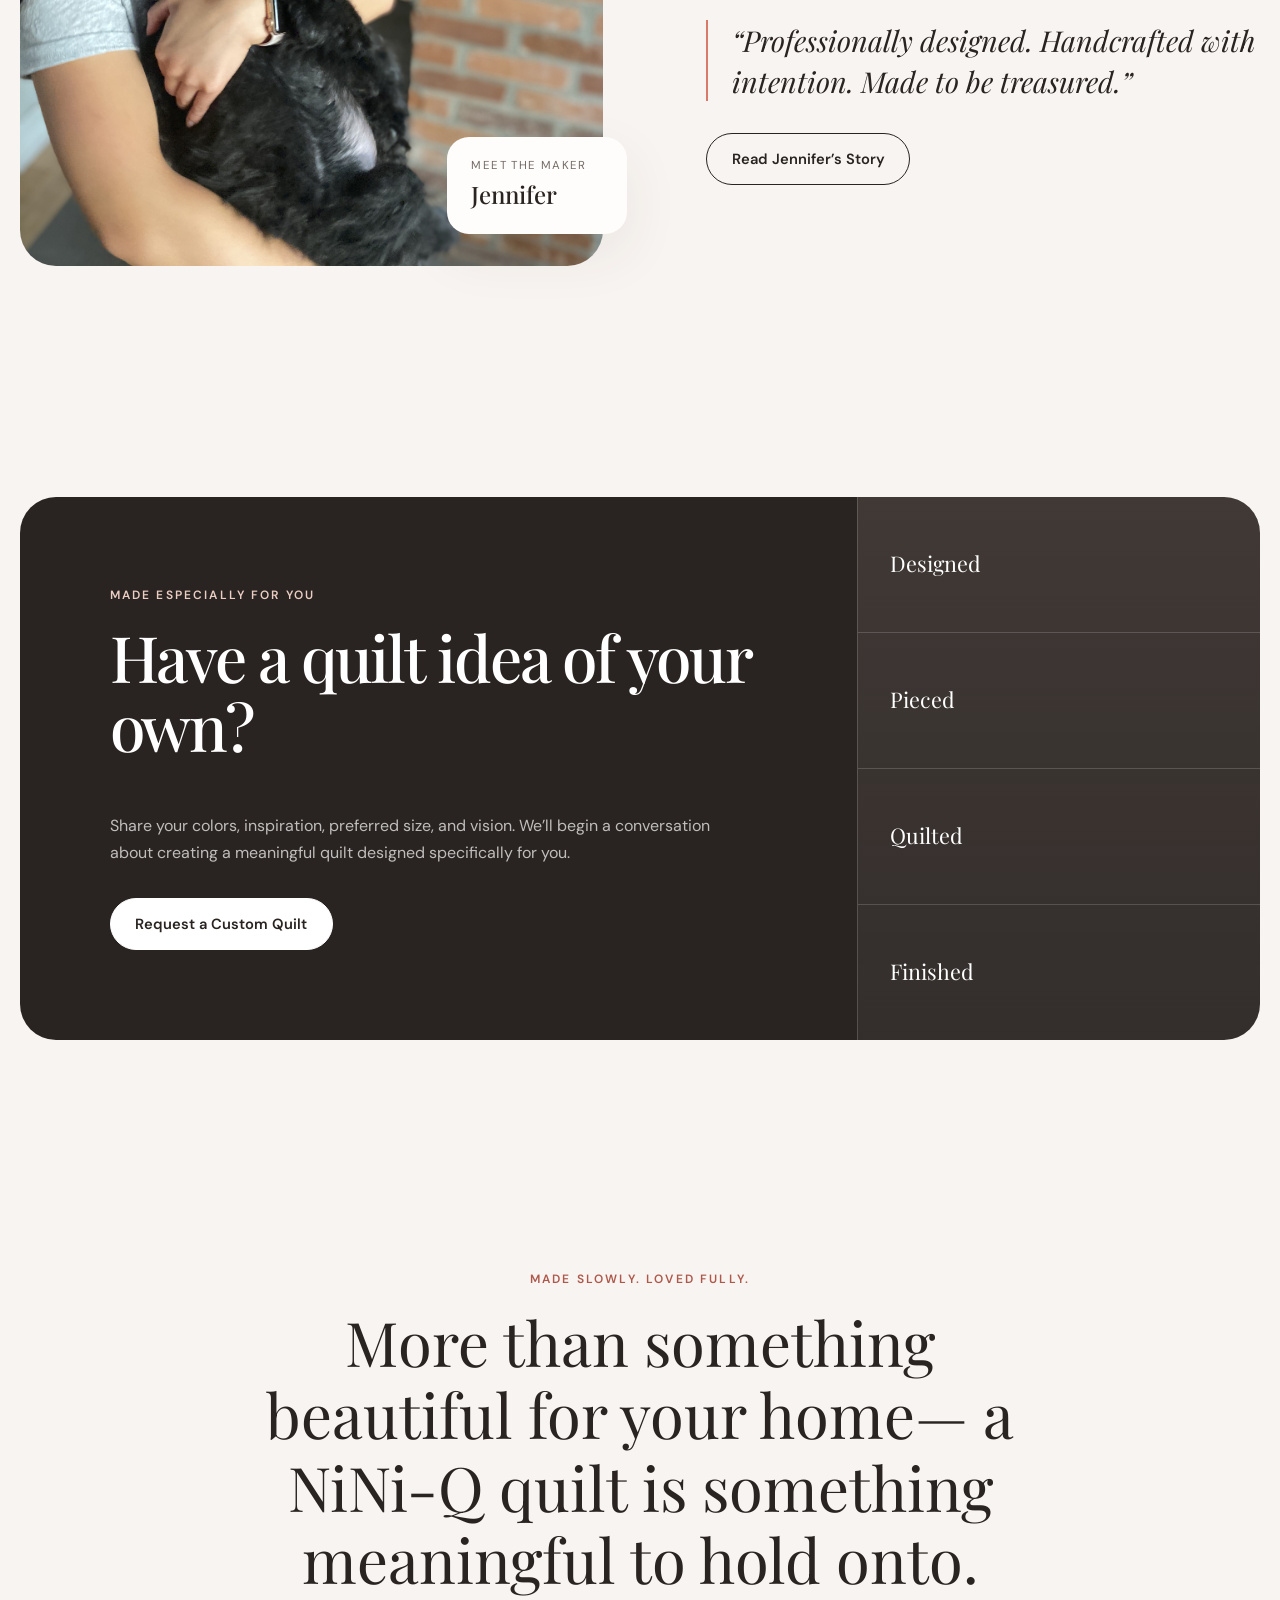
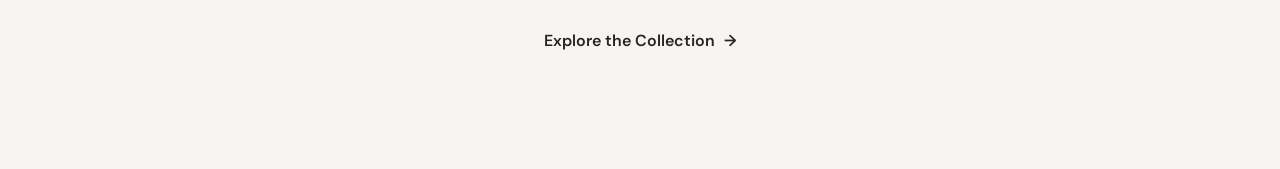
==== commit f2f015b5: "Modernize and restore index.html structure and content Restored and modernized the HTML structure an" ====
--- a/index.html
+++ b/index.html
@@ -37,31 +37,45 @@
         <a href="NiNiQ_cart.html">Shopping Bag</a>
       </nav>
 
-        <a href="NiNiQ_cart.html" class="cart-link" aria-label="View shopping bag">
-  
-          <svg
-            class="shopping-bag-icon"
-            viewBox="0 0 24 24"
-            aria-hidden="true"
+        </nav>
+
+        <div class="header-actions">
+        
+          <a
+            href="NiNiQ_cart.html"
+            class="cart-link"
+            aria-label="View shopping bag"
           >
-            <path
-              d="M6.5 8.5h11l1 12h-13l1-12Z"
-            ></path>
-        
-            <path
-              d="M9 9V6.75C9 5.23 10.34 4 12 4s3 1.23 3 2.75V9"
-            ></path>
-          </svg>
-        
-          <span class="cart-count">0</span>
-        
-        </a>
-        <button type="button" class="menu-button" aria-label="Open navigation menu" aria-expanded="false">
-          <span></span>
-          <span></span>
-        </button>
-      </div>
-
+        
+            <svg
+              class="shopping-bag-icon"
+              viewBox="0 0 24 24"
+              aria-hidden="true"
+            >
+              <path d="M6.5 8.5h11l1 12h-13l1-12Z"></path>
+        
+              <path
+                d="M9 9V6.75C9 5.23 10.34 4 12 4s3 1.23 3 2.75V9"
+              ></path>
+            </svg>
+        
+            <span class="cart-count">0</span>
+        
+          </a>
+        
+          <button
+            type="button"
+            class="menu-button"
+            aria-label="Open navigation menu"
+            aria-expanded="false"
+          >
+            <span></span>
+            <span></span>
+          </button>
+        
+        </div>
+        
+        </div>
     </div>
 
     <nav class="mobile-nav" aria-label="Mobile navigation">
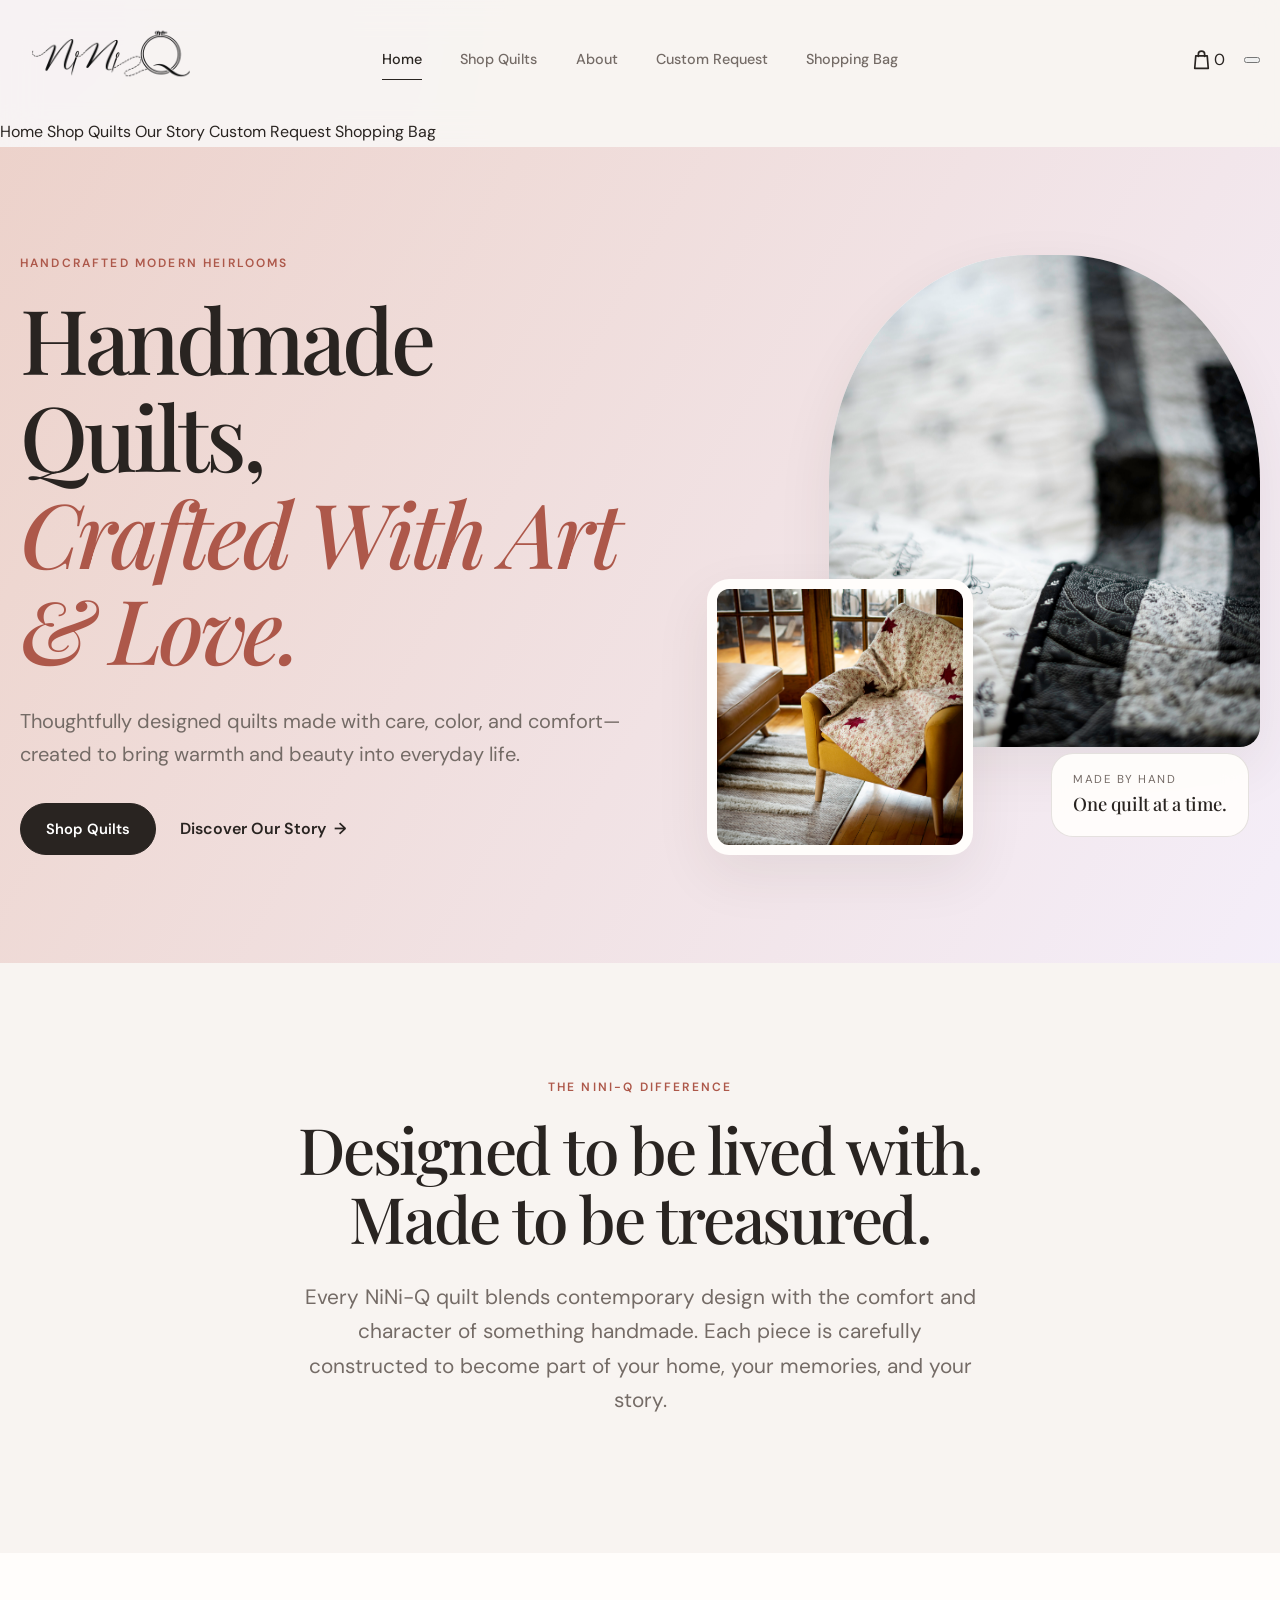
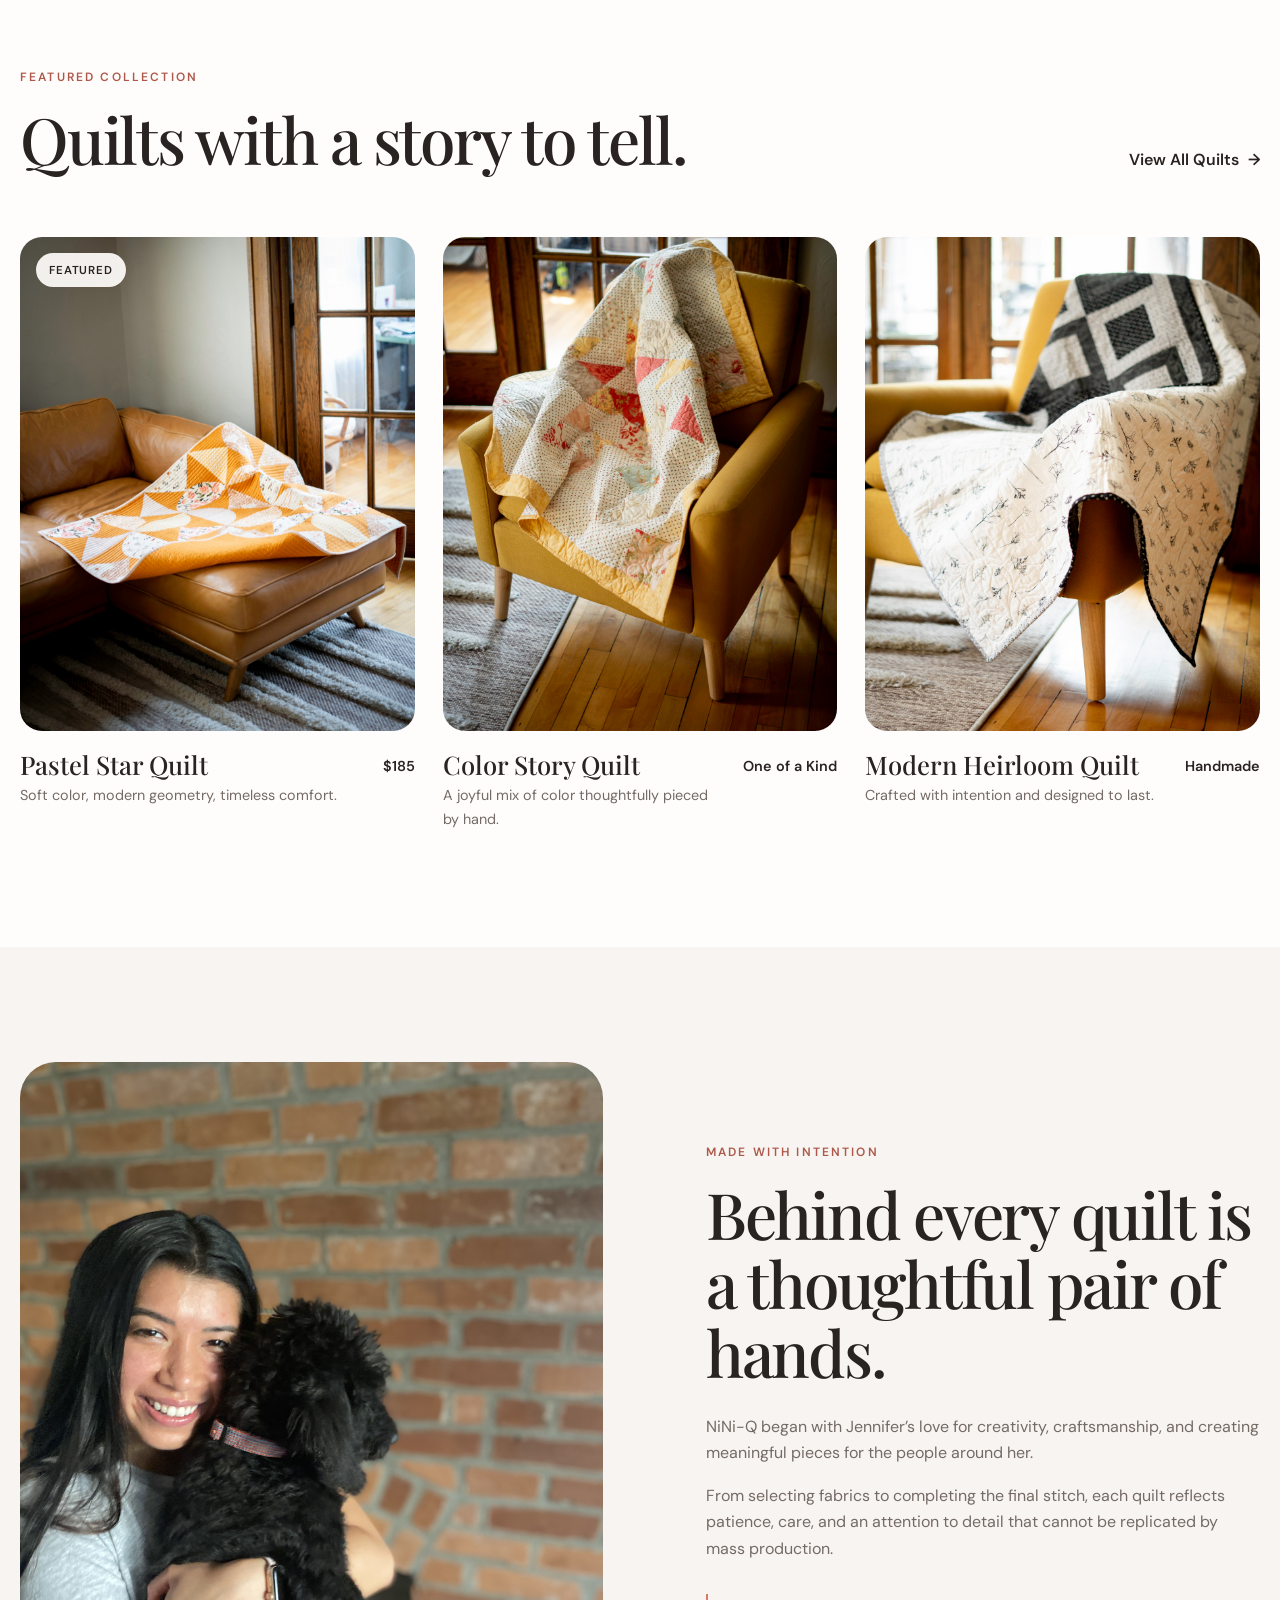
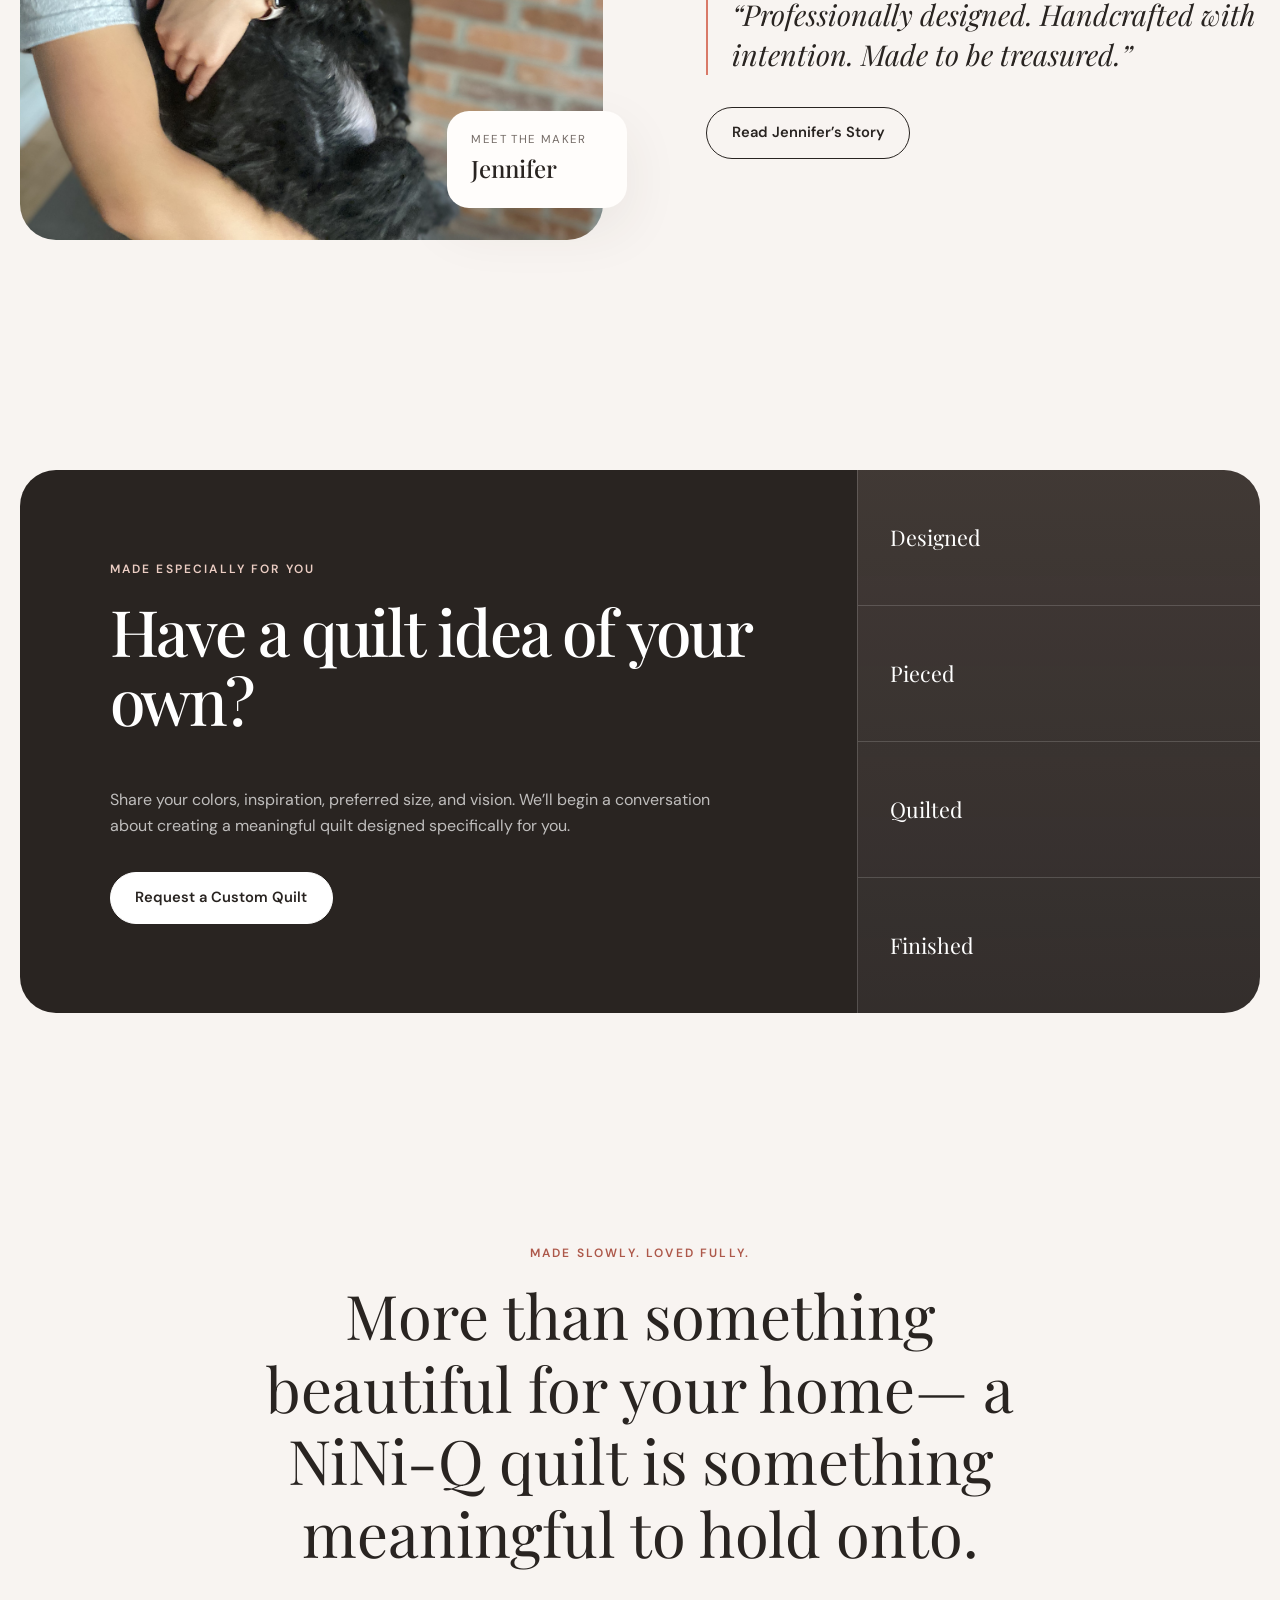
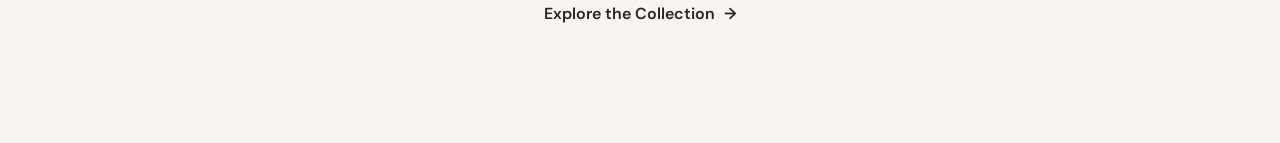
==== commit a39ad489: "Restore and modernize index.html structure" ====
--- a/index.html
+++ b/index.html
@@ -1,5 +1,3 @@
-~
-
 <head>
   <meta charset="utf-8" />
   <meta name="viewport" content="width=device-width, initial-scale=1" />
--- a/NiNiQ_global_css.css
+++ b/NiNiQ_global_css.css
@@ -442,6 +442,17 @@
    MOBILE NAVIGATION
 ================================================== */
 
+/* Desktop defaults */
+.mobile-nav {
+  display: none;
+}
+
+.menu-button {
+  display: none;
+}
+
+/* Mobile layout */
+   
 @media (max-width: 760px) {
   .header-container {
     min-height: 72px;
@@ -481,10 +492,6 @@
     font-family: var(--font-heading);
     font-size: 1.65rem;
   }
-
-  .cart-link>span:first-child {
-    display: none;
-  }
 }
 
 
@@ -522,3 +529,5 @@
     transform: none;
   }
 }
+
+   
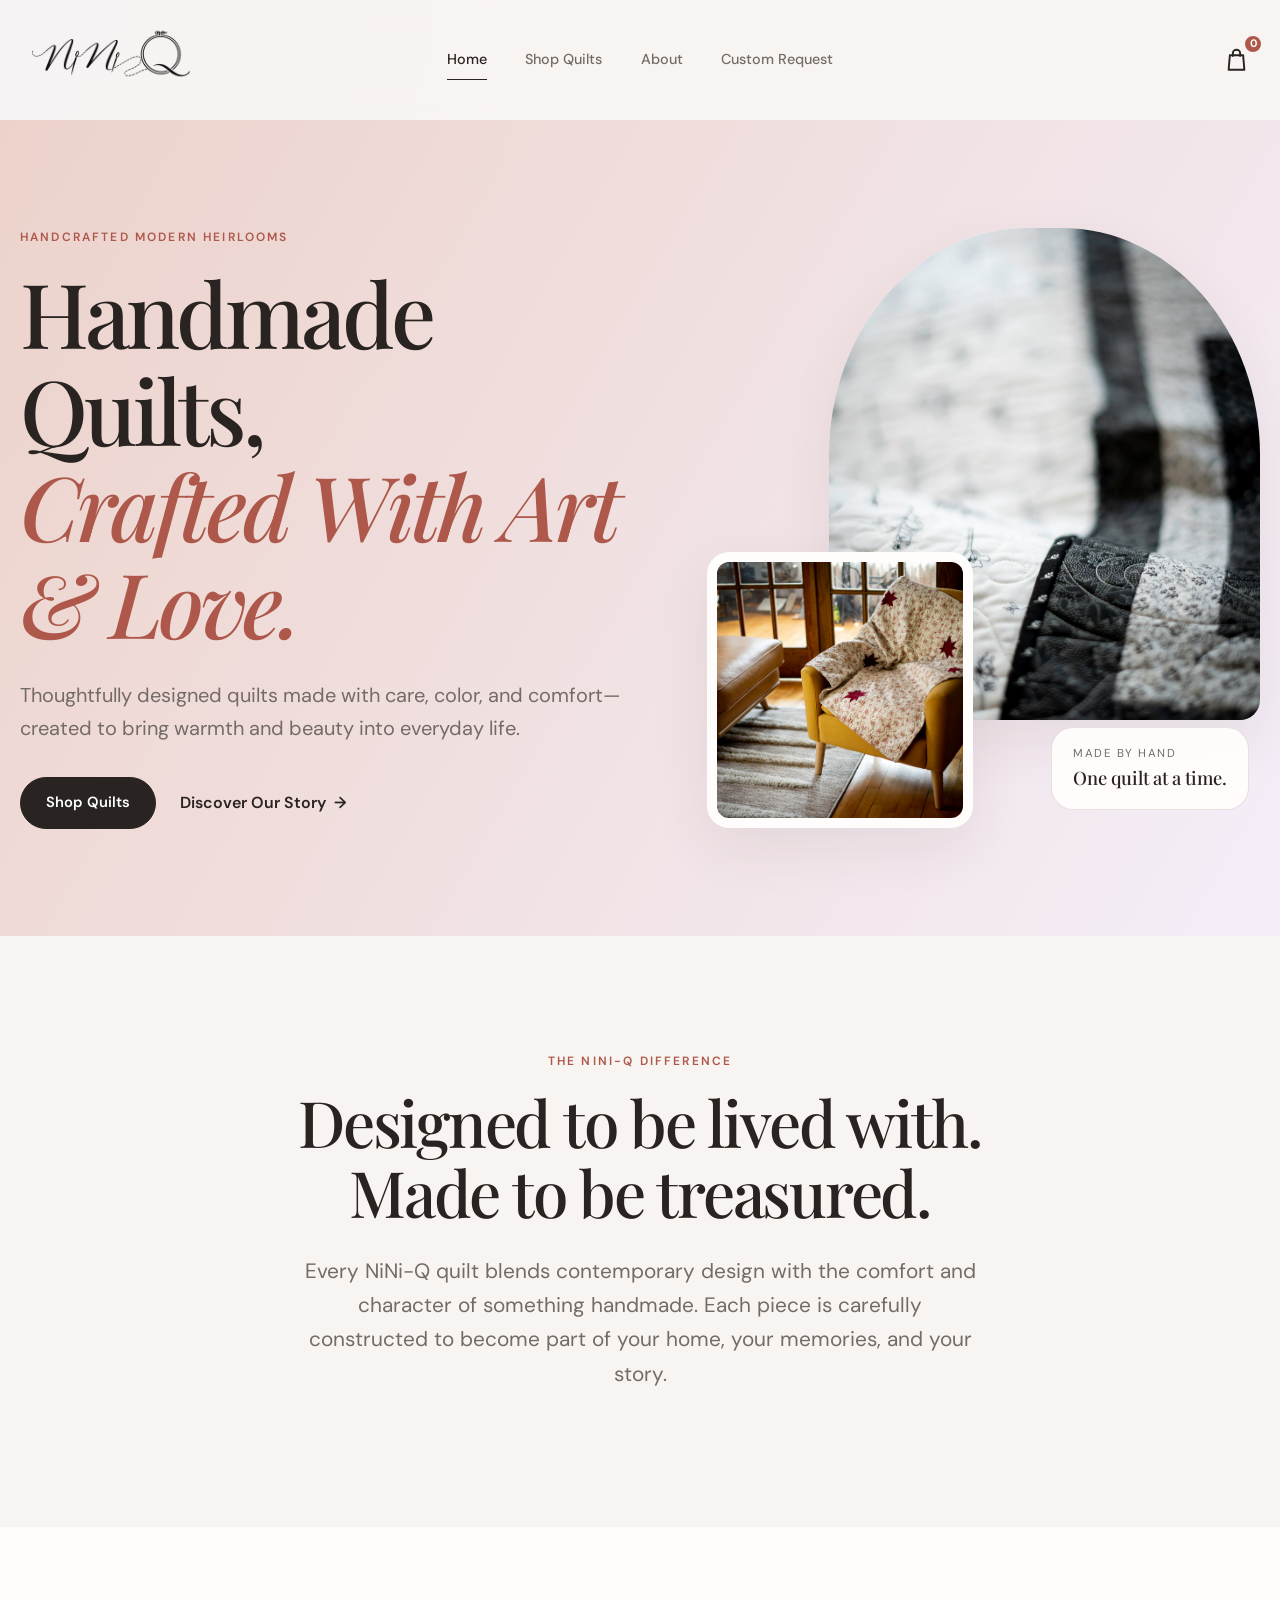
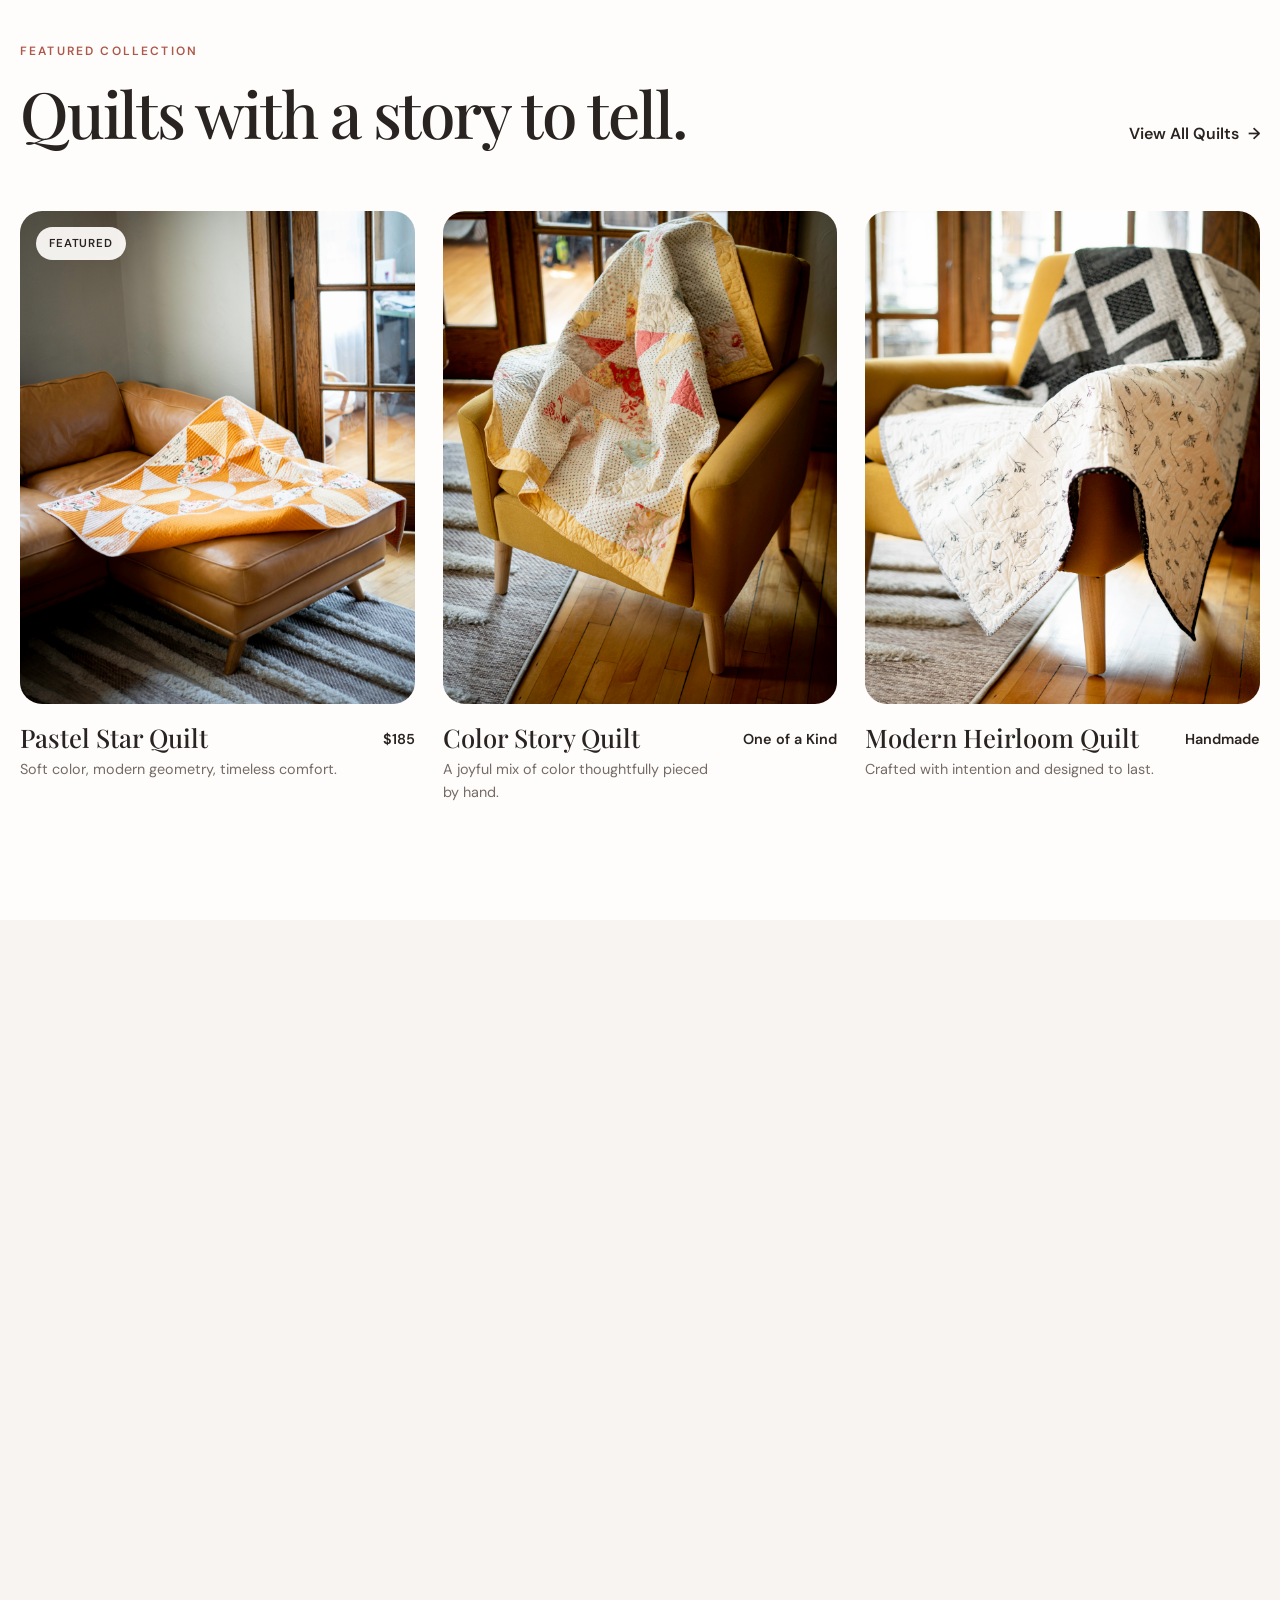
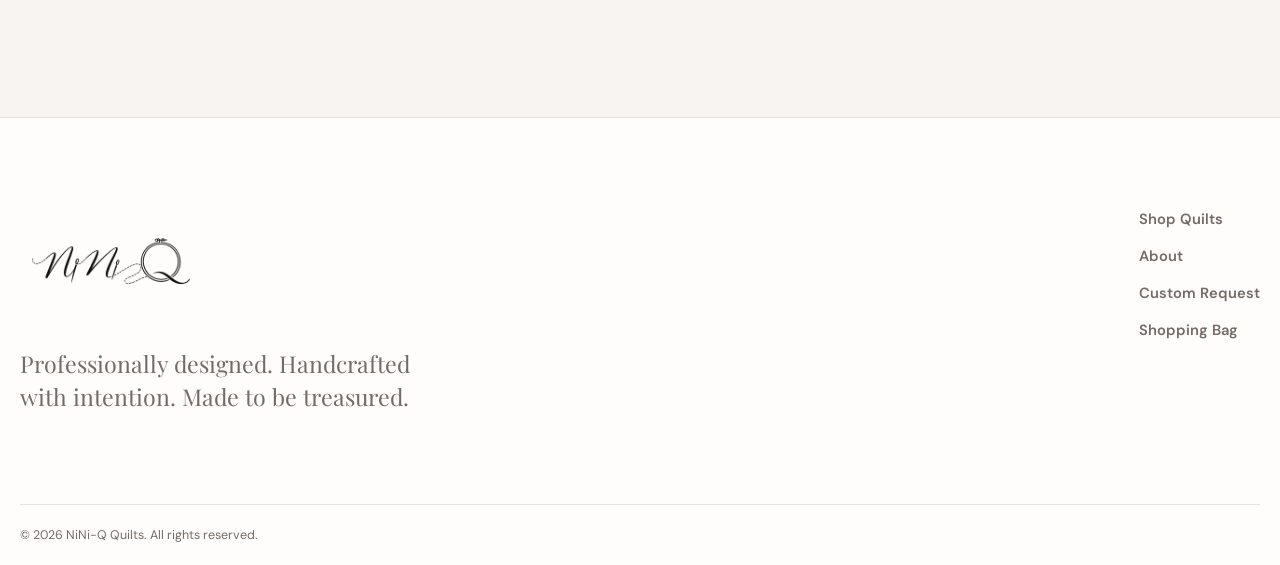
==== commit 66e16935: "Header and Footer Updates Global Header and Footer (Placed in JS) update." ====
--- a/index.html
+++ b/index.html
@@ -1,400 +1,342 @@
-<head>
-  <meta charset="utf-8" />
-  <meta name="viewport" content="width=device-width, initial-scale=1" />
-  <title>NiNi-Q Quilts Home Page</title>
-
-  <!--Modernized body text replacing the old versions-->
-
-  <link rel="preconnect" href="https://fonts.googleapis.com">
-  <link rel="preconnect" href="https://fonts.gstatic.com" crossorigin>
-
-  <link
-    href="https://fonts.googleapis.com/css2?family=DM+Sans:wght@400;500;600&family=Playfair+Display:ital,wght@0,500;0,600;1,500&display=swap"
-    rel="stylesheet">
-
-  <!--CSS stlye sheet is in its own file -->
-
-  <link href="NiNiQ_global_css.css" rel="stylesheet" />
-  <link href="NiNiQ_home_css.css" rel="stylesheet" />
-</head>
-
-<body>
-
-  <header class="site-header">
-    <div class="header-container">
-
-      <a href="index.html" class="brand-logo" aria-label="NiNi-Q home">
-        <img class="brand-logo" src="logo.65.png" alt="Brand Logo">
-      </a>
-
-      <nav class="desktop-nav" aria-label="Main navigation">
-        <a href="index.html">Home</a>
-        <a href="NiNiQ_quilts.html">Shop Quilts</a>
-        <a href="NiNiQ_about.html">About</a>
-        <a href="NiNiQ_custom.html">Custom Request</a>
-        <a href="NiNiQ_cart.html">Shopping Bag</a>
-      </nav>
-
-        </nav>
-
-        <div class="header-actions">
-        
-          <a
-            href="NiNiQ_cart.html"
-            class="cart-link"
-            aria-label="View shopping bag"
-          >
-        
-            <svg
-              class="shopping-bag-icon"
-              viewBox="0 0 24 24"
-              aria-hidden="true"
-            >
-              <path d="M6.5 8.5h11l1 12h-13l1-12Z"></path>
-        
-              <path
-                d="M9 9V6.75C9 5.23 10.34 4 12 4s3 1.23 3 2.75V9"
-              ></path>
-            </svg>
-        
-            <span class="cart-count">0</span>
-        
-          </a>
-        
-          <button
-            type="button"
-            class="menu-button"
-            aria-label="Open navigation menu"
-            aria-expanded="false"
-          >
-            <span></span>
-            <span></span>
-          </button>
-        
-        </div>
-        
-        </div>
-    </div>
-
-    <nav class="mobile-nav" aria-label="Mobile navigation">
-      <a href="index.html">Home</a>
-      <a href="NiNiQ_quilts.html">Shop Quilts</a>
-      <a href="NiNiQ_about.html">Our Story</a>
-      <a href="NiNiQ_custom.html">Custom Request</a>
-      <a href="NiNiQ_cart.html">Shopping Bag</a>
-    </nav>
-  </header>
-
-  <main>
-
-    <!-- ================================
-       HERO
-  ================================= -->
-
-    <section class="home-hero">
-
-      <div class="home-hero-content reveal">
-
-        <span class="eyebrow">Handcrafted Modern Heirlooms</span>
-
-        <h1>
-          Handmade Quilts,
-          <em>Crafted With Art &amp; Love.</em>
-        </h1>
-
-        <p class="home-hero-description">
-          Thoughtfully designed quilts made with care, color, and comfort—
-          created to bring warmth and beauty into everyday life.
-        </p>
-
-        <div class="home-hero-actions">
-
-          <a href="NiNiQ_quilts.html" class="button">
-            Shop Quilts
-          </a>
-
-          <a href="NiNiQ_about.html" class="text-link">
-            Discover Our Story
-          </a>
-
-        </div>
-
-      </div>
-
-
-      <div class="home-hero-visual reveal">
-
-        <div class="hero-image hero-image-main">
-          <img src="Jen-9.jpeg" alt="Handmade pastel quilt by NiNi-Q">
-        </div>
-
-        <div class="hero-image hero-image-secondary">
-          <img src="Jen-49.jpeg" alt="Close-up of colorful handmade quilt stitching">
-        </div>
-
-        <div class="hero-note">
-          <span>Made by hand</span>
-          <strong>One quilt at a time.</strong>
-        </div>
-
-      </div>
-
-    </section>
-
-
-    <!-- ================================
-       INTRODUCTION
-  ================================= -->
-
-    <section class="home-introduction page-section reveal">
-
-      <div class="narrow-container">
-
-        <span class="eyebrow">The NiNi-Q Difference</span>
-
-        <h2>
-          Designed to be lived with.
-          Made to be treasured.
-        </h2>
-
-        <p class="lead-text">
-          Every NiNi-Q quilt blends contemporary design with the comfort and
-          character of something handmade. Each piece is carefully constructed
-          to become part of your home, your memories, and your story.
-        </p>
-
-      </div>
-
-    </section>
-
-
-    <!-- ================================
-       FEATURED QUILTS
-  ================================= -->
-
-    <section class="featured-collection page-section">
-
-      <div class="container">
-
-        <div class="featured-heading reveal">
-
-          <div>
-            <span class="eyebrow">Featured Collection</span>
-
-            <h2>Quilts with a story to tell.</h2>
-          </div>
-
-          <a href="NiNiQ_quilts.html" class="text-link">
-            View All Quilts
-          </a>
-
-        </div>
-
-
-        <div class="featured-grid">
-
-          <article class="feature-card reveal">
-
-            <a href="NiNiQ_quilts.html" class="feature-image-link">
-
-              <div class="feature-image">
-                <img src="Jen-1.jpeg" alt="Pastel Star handmade quilt">
-
-                <span class="product-badge">Featured</span>
-              </div>
-
-            </a>
-
-            <div class="feature-card-details">
-
-              <div>
-                <h3>Pastel Star Quilt</h3>
-                <p>Soft color, modern geometry, timeless comfort.</p>
-              </div>
-
-              <span class="feature-price">$185</span>
-
-            </div>
-
-          </article>
-
-
-          <article class="feature-card reveal">
-
-            <a href="NiNiQ_quilts.html" class="feature-image-link">
-
-              <div class="feature-image">
-                <img src="Jen-44.jpeg" alt="Colorful handmade quilt">
-              </div>
-
-            </a>
-
-            <div class="feature-card-details">
-
-              <div>
-                <h3>Color Story Quilt</h3>
-                <p>A joyful mix of color thoughtfully pieced by hand.</p>
-              </div>
-
-              <span class="feature-price">One of a Kind</span>
-
-            </div>
-
-          </article>
-
-
-          <article class="feature-card reveal">
-
-            <a href="NiNiQ_quilts.html" class="feature-image-link">
-
-              <div class="feature-image">
-                <img src="Jen-5.jpeg" alt="Detailed handmade quilt pattern">
-              </div>
-
-            </a>
-
-            <div class="feature-card-details">
-
-              <div>
-                <h3>Modern Heirloom Quilt</h3>
-                <p>Crafted with intention and designed to last.</p>
-              </div>
-
-              <span class="feature-price">Handmade</span>
-
-            </div>
-
-          </article>
-
-        </div>
-
-      </div>
-
-    </section>
-
-
-    <!-- ================================
-       BRAND STORY
-  ================================= -->
-
-    <section class="home-story page-section">
-
-      <div class="container home-story-layout">
-
-        <div class="home-story-image reveal">
-
-          <img src="Jenny_Bio_Pic.jpg" alt="Jennifer, the quilt maker behind NiNi-Q">
-
-          <div class="story-image-caption">
-            <span>Meet the Maker</span>
-            <strong>Jennifer</strong>
-          </div>
-
-        </div>
-
-
-        <div class="home-story-content reveal">
-
-          <span class="eyebrow">Made With Intention</span>
-
-          <h2>
-            Behind every quilt is a thoughtful pair of hands.
-          </h2>
-
-          <p>
-            NiNi-Q began with Jennifer’s love for creativity, craftsmanship,
-            and creating meaningful pieces for the people around her.
-          </p>
-
-          <p>
-            From selecting fabrics to completing the final stitch, each quilt
-            reflects patience, care, and an attention to detail that cannot be
-            replicated by mass production.
-          </p>
-
-          <blockquote>
-            “Professionally designed. Handcrafted with intention.
-            Made to be treasured.”
-          </blockquote>
-
-          <a href="NiNiQ_about.html" class="button button-secondary">
-            Read Jennifer’s Story
-          </a>
-
-        </div>
-
-      </div>
-
-    </section>
-
-
-    <!-- ================================
-       CUSTOM QUILT
-  ================================= -->
-
-    <section class="custom-home-section page-section">
-
-      <div class="container">
-
-        <div class="custom-home-card reveal">
-
-          <div class="custom-home-content">
-
-            <span class="eyebrow">Made Especially for You</span>
-
-            <h2>Have a quilt idea of your own?</h2>
-
-            <p>
-              Share your colors, inspiration, preferred size, and vision.
-              We’ll begin a conversation about creating a meaningful quilt
-              designed specifically for you.
-            </p>
-
-            <a href="NiNiQ_custom.html" class="button">
-              Request a Custom Quilt
-            </a>
-
-          </div>
-
-          <div class="custom-home-detail" aria-hidden="true">
-            <span>Designed</span>
-            <span>Pieced</span>
-            <span>Quilted</span>
-            <span>Finished</span>
-          </div>
-
-        </div>
-
-      </div>
-
-    </section>
-
-
-    <!-- ================================
-       CLOSING MESSAGE
-  ================================= -->
-
-    <section class="home-closing page-section reveal">
-
-      <div class="narrow-container">
-
-        <span class="eyebrow">Made Slowly. Loved Fully.</span>
-
-        <p class="home-closing-statement">
-          More than something beautiful for your home—
-          a NiNi-Q quilt is something meaningful to hold onto.
-        </p>
-
-        <a href="NiNiQ_quilts.html" class="text-link">
-          Explore the Collection
-        </a>
-
-      </div>
-
-    </section>
-
-  </main>
-
-  <script src="NiNiQ_global_js.js"></script>
-
-</body>
+<head>
+  <meta charset="utf-8" />
+  <meta name="viewport" content="width=device-width, initial-scale=1" />
+  <title>NiNi-Q Quilts Home Page</title>
+
+  <!--Modernized body text replacing the old versions-->
+
+  <link rel="preconnect" href="https://fonts.googleapis.com">
+  <link rel="preconnect" href="https://fonts.gstatic.com" crossorigin>
+
+  <link
+    href="https://fonts.googleapis.com/css2?family=DM+Sans:wght@400;500;600&family=Playfair+Display:ital,wght@0,500;0,600;1,500&display=swap"
+    rel="stylesheet">
+
+  <!--CSS stlye sheet is in its own file -->
+
+  <link href="NiNiQ_global_css.css" rel="stylesheet" />
+  <link href="NiNiQ_home_css.css" rel="stylesheet" />
+
+  <script src="NiNiQ_global_js.js" defer></script>
+</head>
+
+<body>
+
+  <div id="site-header"></div>
+
+  <main>
+
+    <!-- ================================
+       HERO
+  ================================= -->
+
+    <section class="home-hero">
+
+      <div class="home-hero-content reveal">
+
+        <span class="eyebrow">Handcrafted Modern Heirlooms</span>
+
+        <h1>
+          Handmade Quilts,
+          <em>Crafted With Art &amp; Love.</em>
+        </h1>
+
+        <p class="home-hero-description">
+          Thoughtfully designed quilts made with care, color, and comfort—
+          created to bring warmth and beauty into everyday life.
+        </p>
+
+        <div class="home-hero-actions">
+
+          <a href="NiNiQ_quilts.html" class="button">
+            Shop Quilts
+          </a>
+
+          <a href="NiNiQ_about.html" class="text-link">
+            Discover Our Story
+          </a>
+
+        </div>
+
+      </div>
+
+
+      <div class="home-hero-visual reveal">
+
+        <div class="hero-image hero-image-main">
+          <img src="Jen-9.jpeg" alt="Handmade pastel quilt by NiNi-Q">
+        </div>
+
+        <div class="hero-image hero-image-secondary">
+          <img src="Jen-49.jpeg" alt="Close-up of colorful handmade quilt stitching">
+        </div>
+
+        <div class="hero-note">
+          <span>Made by hand</span>
+          <strong>One quilt at a time.</strong>
+        </div>
+
+      </div>
+
+    </section>
+
+
+    <!-- ================================
+       INTRODUCTION
+  ================================= -->
+
+    <section class="home-introduction page-section reveal">
+
+      <div class="narrow-container">
+
+        <span class="eyebrow">The NiNi-Q Difference</span>
+
+        <h2>
+          Designed to be lived with.
+          Made to be treasured.
+        </h2>
+
+        <p class="lead-text">
+          Every NiNi-Q quilt blends contemporary design with the comfort and
+          character of something handmade. Each piece is carefully constructed
+          to become part of your home, your memories, and your story.
+        </p>
+
+      </div>
+
+    </section>
+
+
+    <!-- ================================
+       FEATURED QUILTS
+  ================================= -->
+
+    <section class="featured-collection page-section">
+
+      <div class="container">
+
+        <div class="featured-heading reveal">
+
+          <div>
+            <span class="eyebrow">Featured Collection</span>
+
+            <h2>Quilts with a story to tell.</h2>
+          </div>
+
+          <a href="NiNiQ_quilts.html" class="text-link">
+            View All Quilts
+          </a>
+
+        </div>
+
+
+        <div class="featured-grid">
+
+          <article class="feature-card reveal">
+
+            <a href="NiNiQ_quilts.html" class="feature-image-link">
+
+              <div class="feature-image">
+                <img src="Jen-1.jpeg" alt="Pastel Star handmade quilt">
+
+                <span class="product-badge">Featured</span>
+              </div>
+
+            </a>
+
+            <div class="feature-card-details">
+
+              <div>
+                <h3>Pastel Star Quilt</h3>
+                <p>Soft color, modern geometry, timeless comfort.</p>
+              </div>
+
+              <span class="feature-price">$185</span>
+
+            </div>
+
+          </article>
+
+
+          <article class="feature-card reveal">
+
+            <a href="NiNiQ_quilts.html" class="feature-image-link">
+
+              <div class="feature-image">
+                <img src="Jen-44.jpeg" alt="Colorful handmade quilt">
+              </div>
+
+            </a>
+
+            <div class="feature-card-details">
+
+              <div>
+                <h3>Color Story Quilt</h3>
+                <p>A joyful mix of color thoughtfully pieced by hand.</p>
+              </div>
+
+              <span class="feature-price">One of a Kind</span>
+
+            </div>
+
+          </article>
+
+
+          <article class="feature-card reveal">
+
+            <a href="NiNiQ_quilts.html" class="feature-image-link">
+
+              <div class="feature-image">
+                <img src="Jen-5.jpeg" alt="Detailed handmade quilt pattern">
+              </div>
+
+            </a>
+
+            <div class="feature-card-details">
+
+              <div>
+                <h3>Modern Heirloom Quilt</h3>
+                <p>Crafted with intention and designed to last.</p>
+              </div>
+
+              <span class="feature-price">Handmade</span>
+
+            </div>
+
+          </article>
+
+        </div>
+
+      </div>
+
+    </section>
+
+
+    <!-- ================================
+       BRAND STORY
+  ================================= -->
+
+    <section class="home-story page-section">
+
+      <div class="container home-story-layout">
+
+        <div class="home-story-image reveal">
+
+          <img src="Jenny_Bio_Pic.jpg" alt="Jennifer, the quilt maker behind NiNi-Q">
+
+          <div class="story-image-caption">
+            <span>Meet the Maker</span>
+            <strong>Jennifer</strong>
+          </div>
+
+        </div>
+
+
+        <div class="home-story-content reveal">
+
+          <span class="eyebrow">Made With Intention</span>
+
+          <h2>
+            Behind every quilt is a thoughtful pair of hands.
+          </h2>
+
+          <p>
+            NiNi-Q began with Jennifer’s love for creativity, craftsmanship,
+            and creating meaningful pieces for the people around her.
+          </p>
+
+          <p>
+            From selecting fabrics to completing the final stitch, each quilt
+            reflects patience, care, and an attention to detail that cannot be
+            replicated by mass production.
+          </p>
+
+          <blockquote>
+            “Professionally designed. Handcrafted with intention.
+            Made to be treasured.”
+          </blockquote>
+
+          <a href="NiNiQ_about.html" class="button button-secondary">
+            Read Jennifer’s Story
+          </a>
+
+        </div>
+
+      </div>
+
+    </section>
+
+
+    <!-- ================================
+       CUSTOM QUILT
+  ================================= -->
+
+    <section class="custom-home-section page-section">
+
+      <div class="container">
+
+        <div class="custom-home-card reveal">
+
+          <div class="custom-home-content">
+
+            <span class="eyebrow">Made Especially for You</span>
+
+            <h2>Have a quilt idea of your own?</h2>
+
+            <p>
+              Share your colors, inspiration, preferred size, and vision.
+              We’ll begin a conversation about creating a meaningful quilt
+              designed specifically for you.
+            </p>
+
+            <a href="NiNiQ_custom.html" class="button">
+              Request a Custom Quilt
+            </a>
+
+          </div>
+
+          <div class="custom-home-detail" aria-hidden="true">
+            <span>Designed</span>
+            <span>Pieced</span>
+            <span>Quilted</span>
+            <span>Finished</span>
+          </div>
+
+        </div>
+
+      </div>
+
+    </section>
+
+
+    <!-- ================================
+       CLOSING MESSAGE
+  ================================= -->
+
+    <section class="home-closing page-section reveal">
+
+      <div class="narrow-container">
+
+        <span class="eyebrow">Made Slowly. Loved Fully.</span>
+
+        <p class="home-closing-statement">
+          More than something beautiful for your home—
+          a NiNi-Q quilt is something meaningful to hold onto.
+        </p>
+
+        <a href="NiNiQ_quilts.html" class="text-link">
+          Explore the Collection
+        </a>
+
+      </div>
+
+    </section>
+
+  </main>
+
+
+  <div id="site-footer"></div>
+
+</body>
+
+</html>
--- a/NiNiQ_global_css.css
+++ b/NiNiQ_global_css.css
@@ -285,7 +285,7 @@
 
 
 
-@media (max-width: 760px) {
+@media (max-width: 760px) {
   .brand-logo img {
     width: 105px;
   }
@@ -338,7 +338,7 @@
   display: flex;
   align-items: center;
   justify-self: end;
-  gap: 1rem;
+  gap: 0.6rem;
 }
 
 .cart-link {
@@ -346,16 +346,16 @@
   display: inline-flex;
   align-items: center;
   justify-content: center;
-  width: 42px;
-  height: 42px;
+  width: 48px;
+  height: 48px;
   color: var(--color-text);
 }
 
 
 .shopping-bag-icon {
   display: block;
-  width: 25px;
-  height: 25px;
+  width: 29px;
+  height: 29px;
   overflow: visible;
   fill: none;
   stroke: currentColor;
@@ -372,16 +372,16 @@
   color: var(--color-coral-dark);
   transform: translateY(-1px);
 
-   
+}
 
 
 .cart-count {
   position: absolute;
-  top: 1px;
-  right: -2px;
+  top: -2px;
+  right: -3px;
   display: inline-flex;
-  min-width: 18px;
-  height: 18px;
+  min-width: 20px;
+  height: 20px;
   align-items: center;
   justify-content: center;
   padding-inline: 4px;
@@ -389,7 +389,7 @@
   border-radius: 999px;
   background: var(--color-coral-dark);
   color: var(--color-white);
-  font-size: 0.62rem;
+  font-size: 0.68rem;
   font-weight: 700;
   line-height: 1;
 }
@@ -442,7 +442,9 @@
    MOBILE NAVIGATION
 ================================================== */
 
-/* Desktop defaults */
+
+/* Mobile layout */
+
 .mobile-nav {
   display: none;
 }
@@ -450,8 +452,6 @@
 .menu-button {
   display: none;
 }
-
-/* Mobile layout */
    
 @media (max-width: 760px) {
   .header-container {
@@ -492,13 +492,96 @@
     font-family: var(--font-heading);
     font-size: 1.65rem;
   }
-}
-
-
-
-/* ==================================================
-   SCROLL REVEAL
-================================================== */
+}
+
+
+/* ==================================================
+   FOOTER
+================================================== */
+
+.site-footer {
+  border-top: 1px solid var(--color-border);
+  background: var(--color-surface);
+}
+
+.footer-container {
+  display: grid;
+  width: min(calc(100% - 40px), var(--page-width));
+  align-items: start;
+  gap: 3rem;
+  margin-inline: auto;
+  padding-block: clamp(3.5rem, 7vw, 6rem);
+  grid-template-columns: minmax(0, 1.4fr) minmax(250px, 1fr);
+}
+
+.footer-brand {
+  max-width: 500px;
+}
+
+.footer-logo {
+  display: inline-block;
+  margin-bottom: 1.25rem;
+}
+
+.footer-logo img {
+  width: clamp(145px, 14vw, 185px);
+  height: auto;
+}
+
+.footer-brand p {
+  max-width: 440px;
+  margin-bottom: 0;
+  font-family: var(--font-heading);
+  font-size: clamp(1.15rem, 2vw, 1.45rem);
+  line-height: 1.45;
+}
+
+.footer-nav {
+  display: grid;
+  align-content: start;
+  justify-content: end;
+  gap: 0.8rem;
+}
+
+.footer-nav a {
+  color: var(--color-muted);
+  font-size: 0.92rem;
+  font-weight: 600;
+  transition: color var(--transition);
+}
+
+.footer-nav a:hover,
+.footer-nav a:focus-visible {
+  color: var(--color-coral-dark);
+}
+
+.footer-bottom {
+  width: min(calc(100% - 40px), var(--page-width));
+  margin-inline: auto;
+  padding-block: 1.25rem;
+  border-top: 1px solid var(--color-border);
+}
+
+.footer-bottom p {
+  margin: 0;
+  font-size: 0.78rem;
+}
+
+@media (max-width: 760px) {
+  .footer-container {
+    grid-template-columns: 1fr;
+  }
+
+  .footer-nav {
+    justify-content: start;
+  }
+}
+
+
+
+/* ==================================================
+   SCROLL REVEAL
+================================================== */
 
 .reveal {
   opacity: 0;
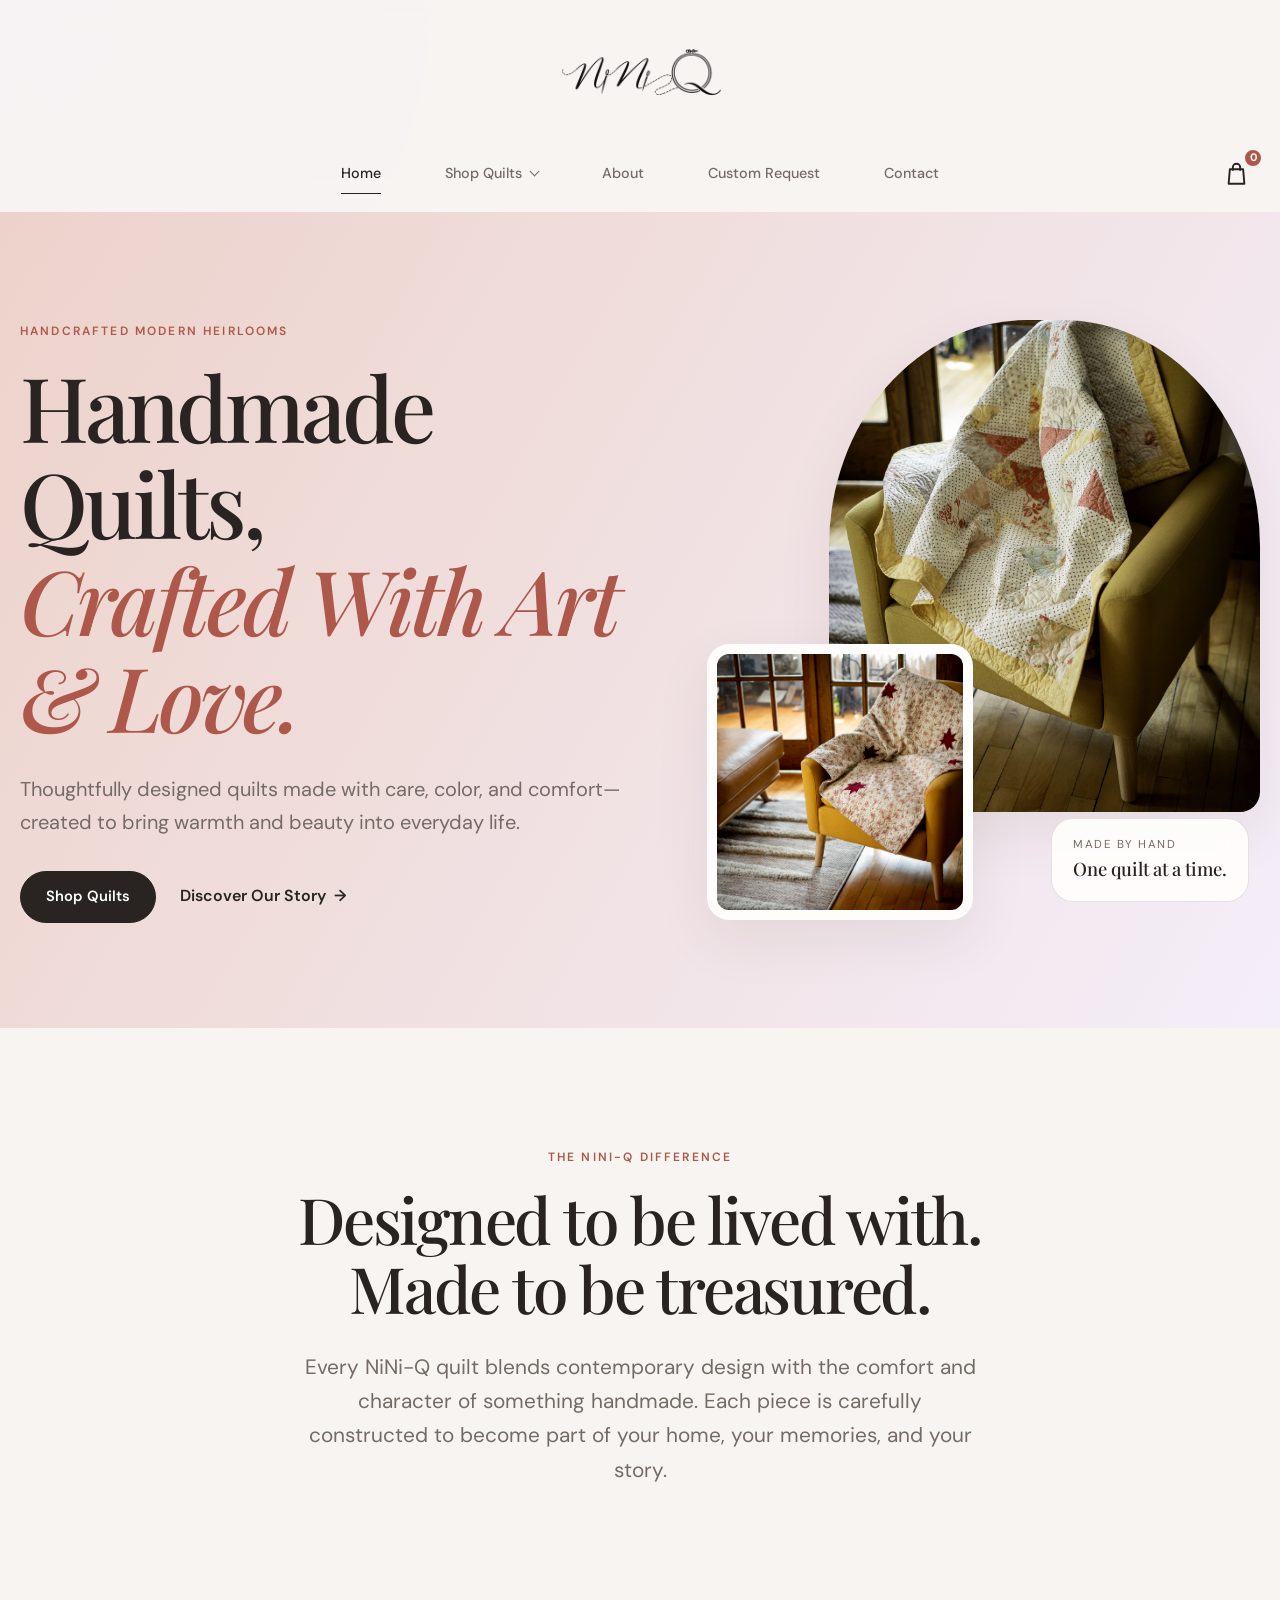
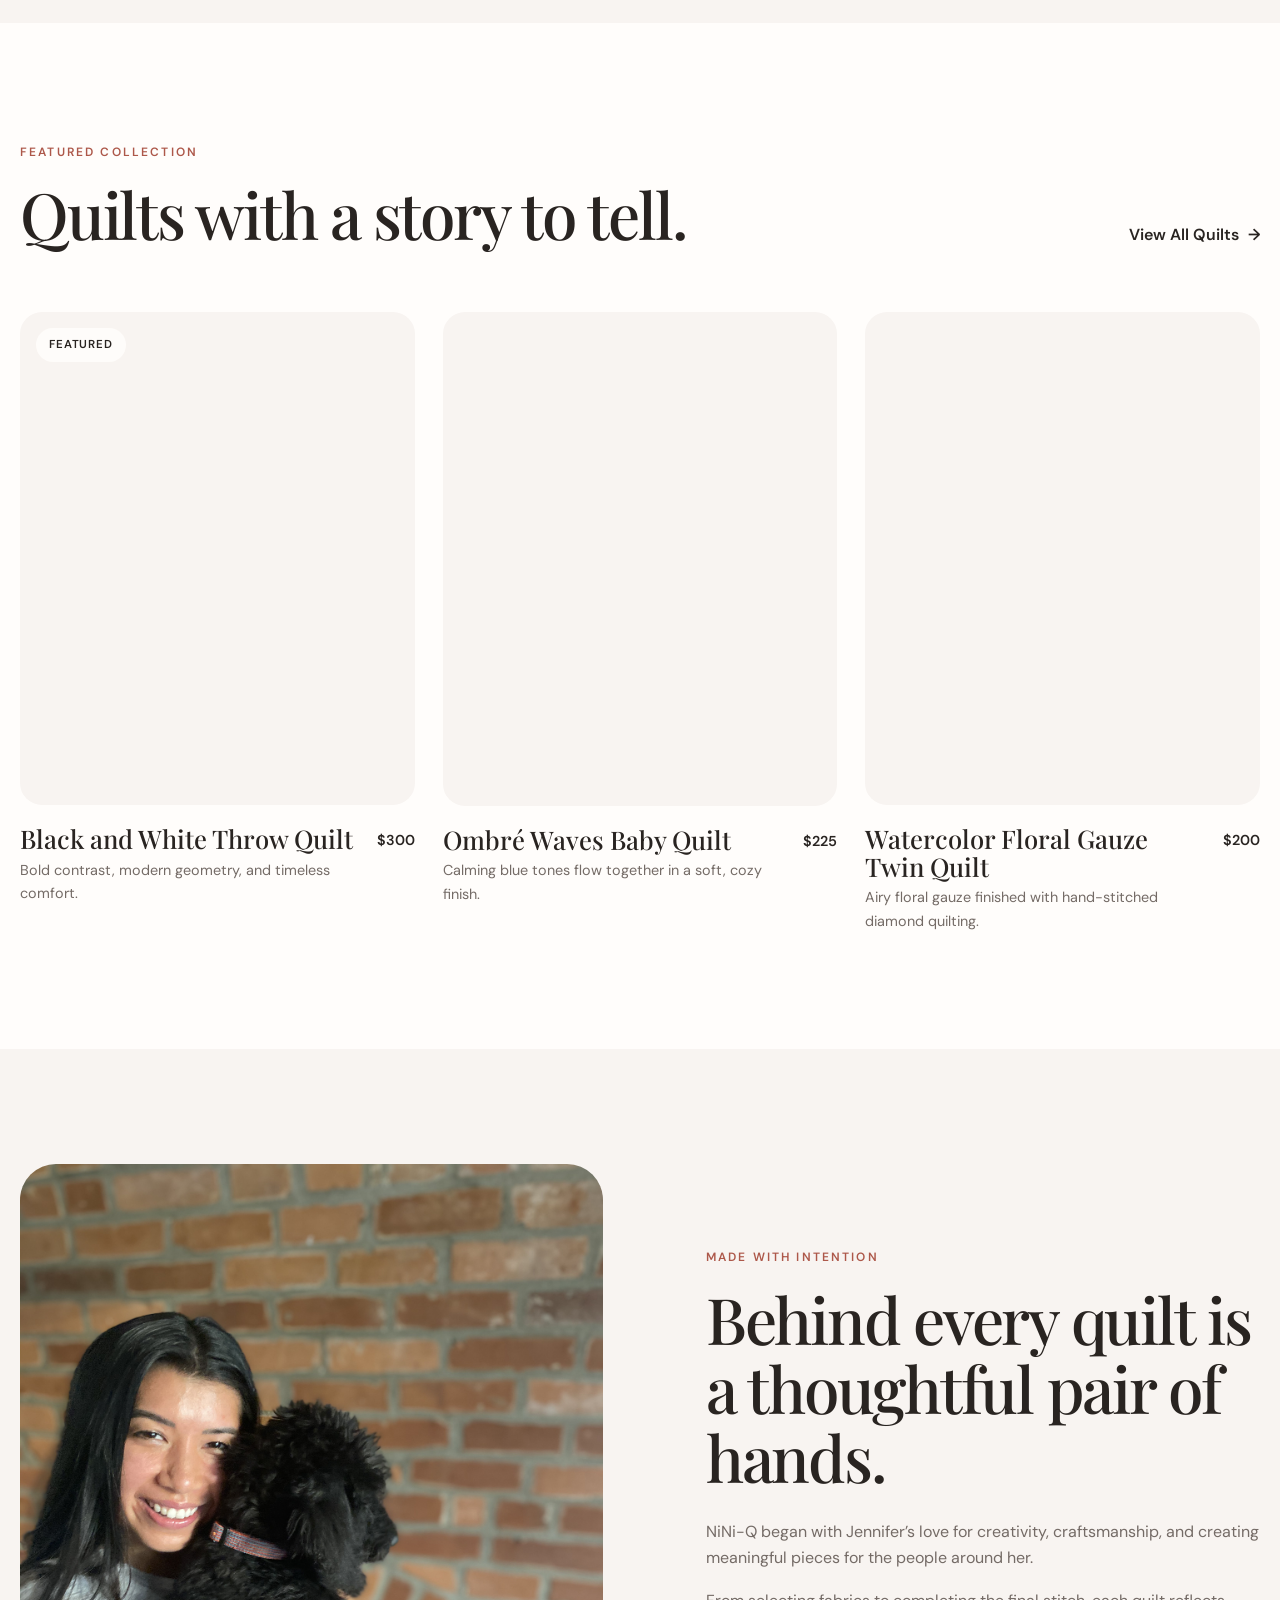
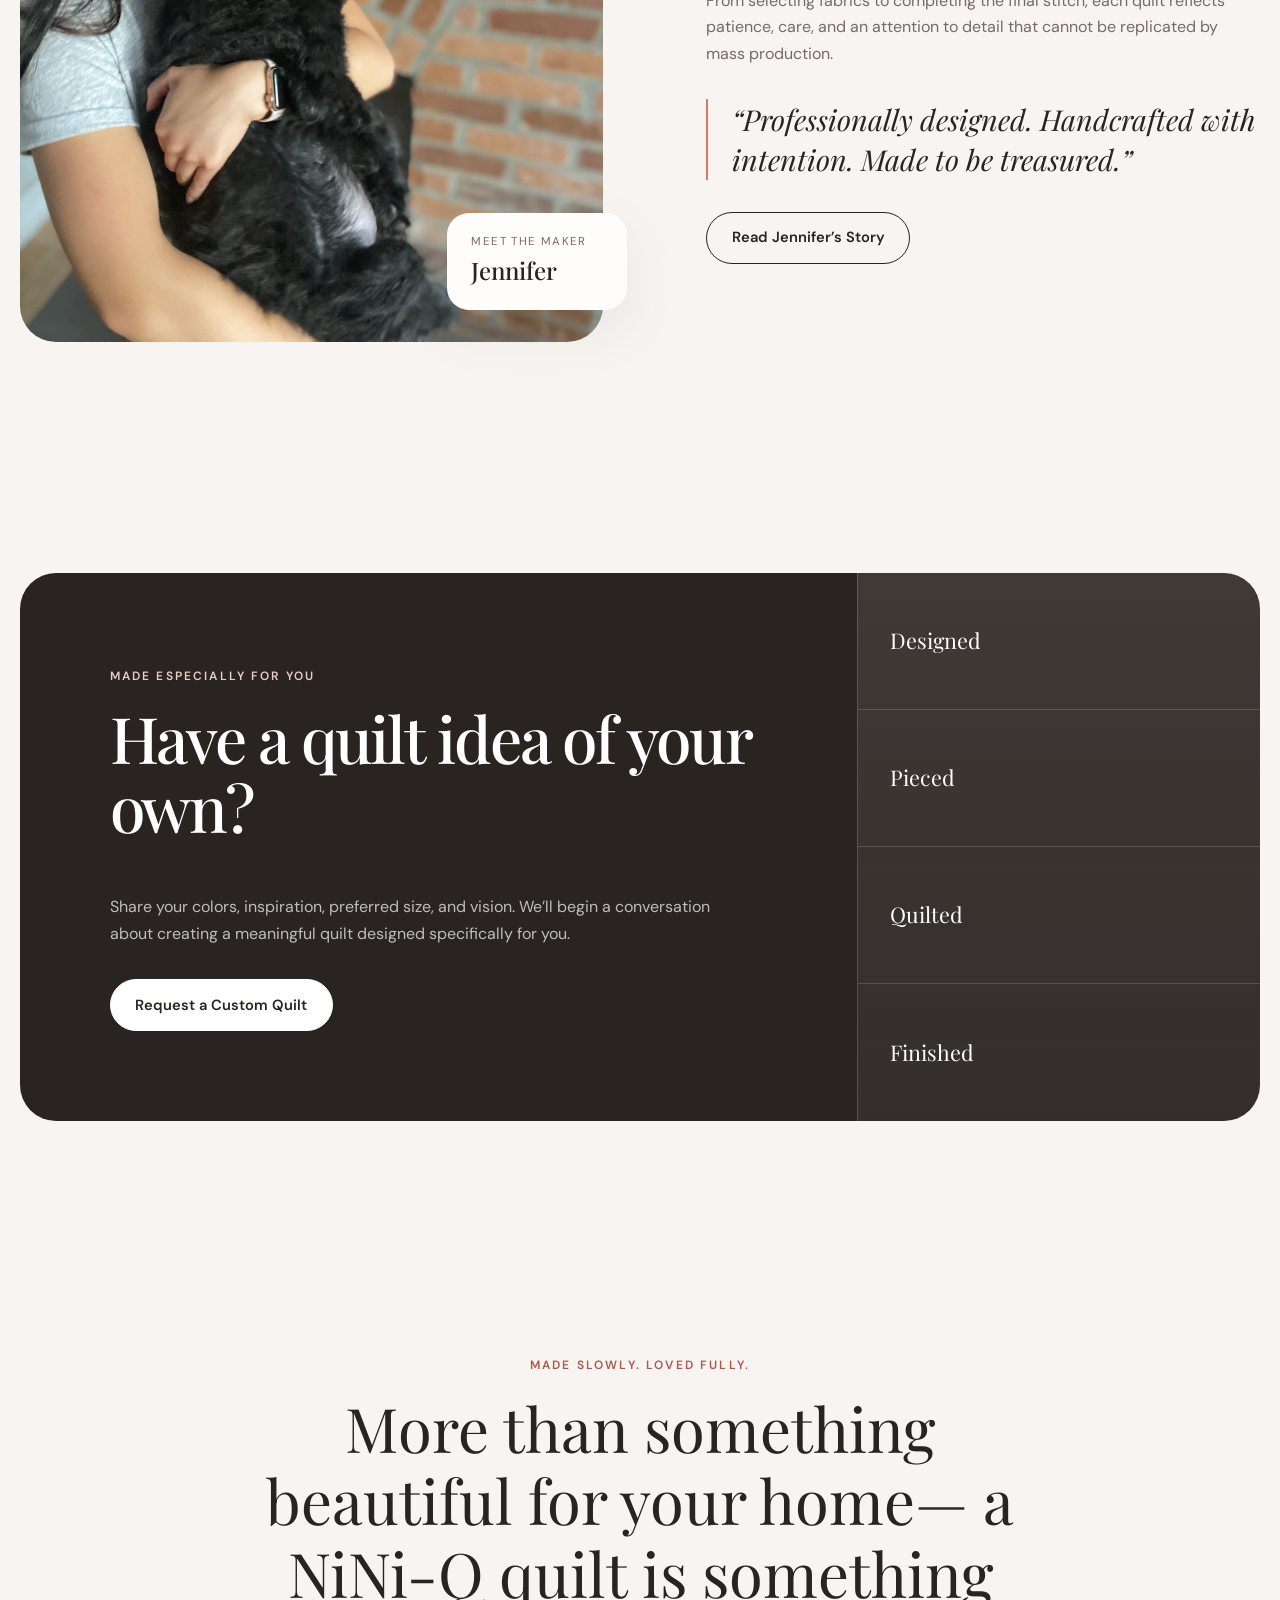
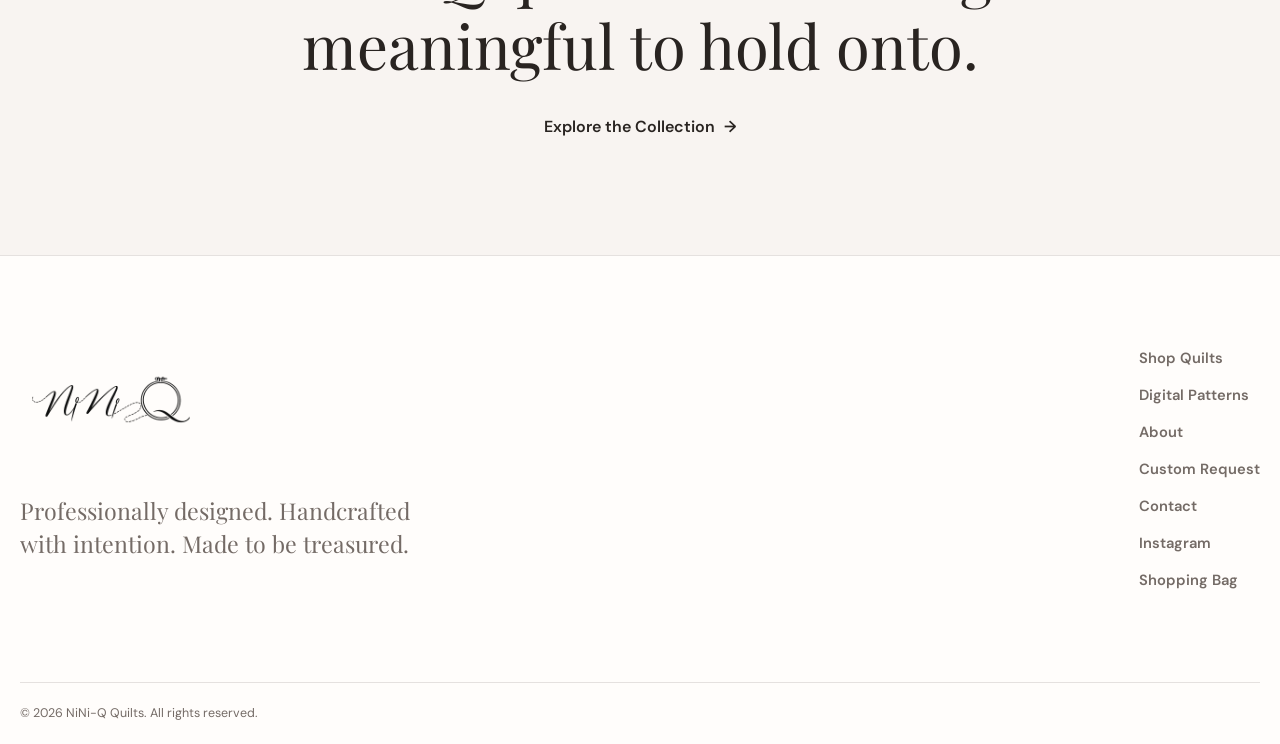
==== commit 018ec06e: "Fixed all issues with image and wording after actual inventory update" ====
--- a/index.html
+++ b/index.html
@@ -1,3 +1,6 @@
+<!DOCTYPE html>
+<html lang="en">
+
 <head>
   <meta charset="utf-8" />
   <meta name="viewport" content="width=device-width, initial-scale=1" />
@@ -64,11 +67,11 @@
       <div class="home-hero-visual reveal">
 
         <div class="hero-image hero-image-main">
-          <img src="Jen-9.jpeg" alt="Handmade pastel quilt by NiNi-Q">
+          <img src="Starlet_Quilt.jpeg" alt="Starlet Throw Quilt by NiNi-Q" decoding="async" fetchpriority="high">
         </div>
 
         <div class="hero-image hero-image-secondary">
-          <img src="Jen-49.jpeg" alt="Close-up of colorful handmade quilt stitching">
+          <img src="Jen-49.jpeg" alt="Close-up of colorful handmade quilt stitching" decoding="async">
         </div>
 
         <div class="hero-note">
@@ -137,7 +140,7 @@
             <a href="NiNiQ_quilts.html" class="feature-image-link">
 
               <div class="feature-image">
-                <img src="Jen-1.jpeg" alt="Pastel Star handmade quilt">
+                <img src="Black_White_Window_Quilt.jpeg" alt="Black and White Throw Quilt by NiNi-Q" loading="lazy" decoding="async">
 
                 <span class="product-badge">Featured</span>
               </div>
@@ -147,11 +150,11 @@
             <div class="feature-card-details">
 
               <div>
-                <h3>Pastel Star Quilt</h3>
-                <p>Soft color, modern geometry, timeless comfort.</p>
-              </div>
-
-              <span class="feature-price">$185</span>
+                <h3>Black and White Throw Quilt</h3>
+                <p>Bold contrast, modern geometry, and timeless comfort.</p>
+              </div>
+
+              <span class="feature-price">$300</span>
 
             </div>
 
@@ -163,7 +166,7 @@
             <a href="NiNiQ_quilts.html" class="feature-image-link">
 
               <div class="feature-image">
-                <img src="Jen-44.jpeg" alt="Colorful handmade quilt">
+                <img src="Waves_Ombre.jpeg" alt="Ombré Waves Baby Quilt by NiNi-Q" loading="lazy" decoding="async">
               </div>
 
             </a>
@@ -171,11 +174,11 @@
             <div class="feature-card-details">
 
               <div>
-                <h3>Color Story Quilt</h3>
-                <p>A joyful mix of color thoughtfully pieced by hand.</p>
-              </div>
-
-              <span class="feature-price">One of a Kind</span>
+                <h3>Ombré Waves Baby Quilt</h3>
+                <p>Calming blue tones flow together in a soft, cozy finish.</p>
+              </div>
+
+              <span class="feature-price">$225</span>
 
             </div>
 
@@ -187,7 +190,7 @@
             <a href="NiNiQ_quilts.html" class="feature-image-link">
 
               <div class="feature-image">
-                <img src="Jen-5.jpeg" alt="Detailed handmade quilt pattern">
+                <img src="Watercolor_Floral.jpeg" alt="Watercolor Floral Gauze Twin Quilt by NiNi-Q" loading="lazy" decoding="async">
               </div>
 
             </a>
@@ -195,11 +198,11 @@
             <div class="feature-card-details">
 
               <div>
-                <h3>Modern Heirloom Quilt</h3>
-                <p>Crafted with intention and designed to last.</p>
-              </div>
-
-              <span class="feature-price">Handmade</span>
+                <h3>Watercolor Floral Gauze Twin Quilt</h3>
+                <p>Airy floral gauze finished with hand-stitched diamond quilting.</p>
+              </div>
+
+              <span class="feature-price">$200</span>
 
             </div>
 
@@ -222,7 +225,7 @@
 
         <div class="home-story-image reveal">
 
-          <img src="Jenny_Bio_Pic.jpg" alt="Jennifer, the quilt maker behind NiNi-Q">
+          <img src="Jenny_Bio_Pic.jpg" alt="Jennifer, the quilt maker behind NiNi-Q" loading="lazy" decoding="async">
 
           <div class="story-image-caption">
             <span>Meet the Maker</span>
--- a/NiNiQ_global_css.css
+++ b/NiNiQ_global_css.css
@@ -256,21 +256,29 @@
   box-shadow: 0 10px 35px rgba(53, 39, 33, 0.05);
 }
 
-.header-container {
-  display: grid;
-  width: min(calc(100% - 40px), var(--page-width));
-  min-height: 84px;
-  align-items: center;
-  margin-inline: auto;
-  grid-template-columns: 1fr auto 1fr;
-}
+.header-container {
+  display: grid;
+  width: min(calc(100% - 40px), var(--page-width));
+  align-items: center;
+  gap: 0.75rem 1rem;
+  margin-inline: auto;
+  padding-block: 1.15rem 0.8rem;
+  grid-template-columns: 1fr auto 1fr;
+  grid-template-rows: auto auto;
+}
 
 
 /* Brand Logo CSS*/
 
 
-.brand-logo img {
-  width: clamp(150px, 14vw, 190px);
+.brand-logo {
+  grid-column: 1 / -1;
+  grid-row: 1;
+  justify-self: center;
+}
+
+.brand-logo img {
+  width: clamp(155px, 14vw, 195px);
   height: auto;
   display: block;
   transition: transform var(--transition);
@@ -281,25 +289,14 @@
 }
 
 
-/* Mobile Brand Logo CSS*/
-
-
-
-@media (max-width: 760px) {
-  .brand-logo img {
-    width: 105px;
-  }
-}
-
-
-
-
-.desktop-nav {
-  display: flex;
-  align-items: center;
-  justify-content: center;
-  gap: clamp(1.3rem, 3vw, 2.75rem);
-}
+.desktop-nav {
+  display: flex;
+  grid-column: 1 / -1;
+  grid-row: 2;
+  align-items: center;
+  justify-content: center;
+  gap: clamp(2.25rem, 5vw, 4.75rem);
+}
 
 .desktop-nav a {
   position: relative;
@@ -328,17 +325,96 @@
   color: var(--color-text);
 }
 
-.desktop-nav a:hover::after,
-.desktop-nav a.active::after {
-  transform: scaleX(1);
-  transform-origin: left;
-}
-
-.header-actions {
-  display: flex;
-  align-items: center;
-  justify-self: end;
-  gap: 0.6rem;
+.desktop-nav a:hover::after,
+.desktop-nav a.active::after {
+  transform: scaleX(1);
+  transform-origin: left;
+}
+
+.nav-dropdown {
+  position: relative;
+}
+
+.nav-dropdown-trigger {
+  display: inline-flex;
+  align-items: center;
+  gap: 0.55rem;
+}
+
+.dropdown-arrow {
+  display: inline-block;
+  width: 7px;
+  height: 7px;
+  border-right: 1px solid currentColor;
+  border-bottom: 1px solid currentColor;
+  transform: translateY(-2px) rotate(45deg);
+  transition: transform var(--transition);
+}
+
+.nav-dropdown-menu {
+  position: absolute;
+  top: calc(100% + 0.75rem);
+  left: 50%;
+  display: grid;
+  width: 210px;
+  padding: 0.65rem;
+  border: 1px solid var(--color-border);
+  border-radius: var(--radius-small);
+  background: rgba(255, 253, 251, 0.98);
+  box-shadow: var(--shadow-soft);
+  opacity: 0;
+  pointer-events: none;
+  transform: translate(-50%, 8px);
+  transition:
+    opacity var(--transition),
+    transform var(--transition);
+}
+
+.nav-dropdown-menu::before {
+  position: absolute;
+  right: 0;
+  bottom: 100%;
+  left: 0;
+  height: 0.8rem;
+  content: "";
+}
+
+.nav-dropdown:hover .nav-dropdown-menu,
+.nav-dropdown:focus-within .nav-dropdown-menu {
+  opacity: 1;
+  pointer-events: auto;
+  transform: translate(-50%, 0);
+}
+
+.nav-dropdown:hover .dropdown-arrow,
+.nav-dropdown:focus-within .dropdown-arrow {
+  transform: translateY(2px) rotate(225deg);
+}
+
+.nav-dropdown-menu a {
+  padding: 0.75rem 0.85rem;
+  border-radius: 8px;
+  color: var(--color-muted);
+}
+
+.nav-dropdown-menu a::after {
+  display: none;
+}
+
+.nav-dropdown-menu a:hover,
+.nav-dropdown-menu a.active {
+  background: var(--color-surface-soft);
+  color: var(--color-text);
+}
+
+.header-actions {
+  display: flex;
+  z-index: 1;
+  grid-column: 3;
+  grid-row: 2;
+  align-items: center;
+  justify-self: end;
+  gap: 0.6rem;
 }
 
 .cart-link {
@@ -453,19 +529,37 @@
   display: none;
 }
    
-@media (max-width: 760px) {
-  .header-container {
-    min-height: 72px;
-    grid-template-columns: 1fr auto;
-  }
+@media (max-width: 760px) {
+  .header-container {
+    min-height: 72px;
+    gap: 0;
+    padding-block: 0;
+    grid-template-columns: 1fr auto;
+    grid-template-rows: 1fr;
+  }
+
+  .brand-logo {
+    grid-column: 1;
+    grid-row: 1;
+    justify-self: start;
+  }
+
+  .brand-logo img {
+    width: 105px;
+  }
 
   .desktop-nav {
     display: none;
   }
 
-  .menu-button {
-    display: block;
-  }
+  .menu-button {
+    display: block;
+  }
+
+  .header-actions {
+    grid-column: 2;
+    grid-row: 1;
+  }
 
   .mobile-nav {
     display: grid;
@@ -479,19 +573,61 @@
       opacity 250ms ease;
   }
 
-  .mobile-nav.open {
-    max-height: 450px;
+  .mobile-nav.open {
+    max-height: 650px;
     padding-top: 1.5rem;
     padding-bottom: 2rem;
     border-top: 1px solid var(--color-border);
     opacity: 1;
   }
 
-  .mobile-nav a {
-    padding-block: 0.8rem;
-    font-family: var(--font-heading);
-    font-size: 1.65rem;
-  }
+  .mobile-nav a {
+    padding-block: 0.8rem;
+    font-family: var(--font-heading);
+    font-size: 1.65rem;
+  }
+
+  .mobile-shop-toggle {
+    display: flex;
+    width: 100%;
+    align-items: center;
+    justify-content: space-between;
+    padding: 0.8rem 0;
+    border: 0;
+    background: transparent;
+    color: var(--color-text);
+    font-family: var(--font-heading);
+    font-size: 1.65rem;
+    text-align: left;
+    cursor: pointer;
+  }
+
+  .mobile-shop-toggle.open .dropdown-arrow {
+    transform: translateY(2px) rotate(225deg);
+  }
+
+  .mobile-shop-menu {
+    display: grid;
+    max-height: 0;
+    padding-left: 1rem;
+    overflow: hidden;
+    opacity: 0;
+    transition:
+      max-height 350ms ease,
+      opacity 250ms ease;
+  }
+
+  .mobile-shop-menu.open {
+    max-height: 180px;
+    opacity: 1;
+  }
+
+  .mobile-shop-menu a {
+    padding-block: 0.55rem;
+    color: var(--color-muted);
+    font-family: var(--font-body);
+    font-size: 1rem;
+  }
 }
 
 
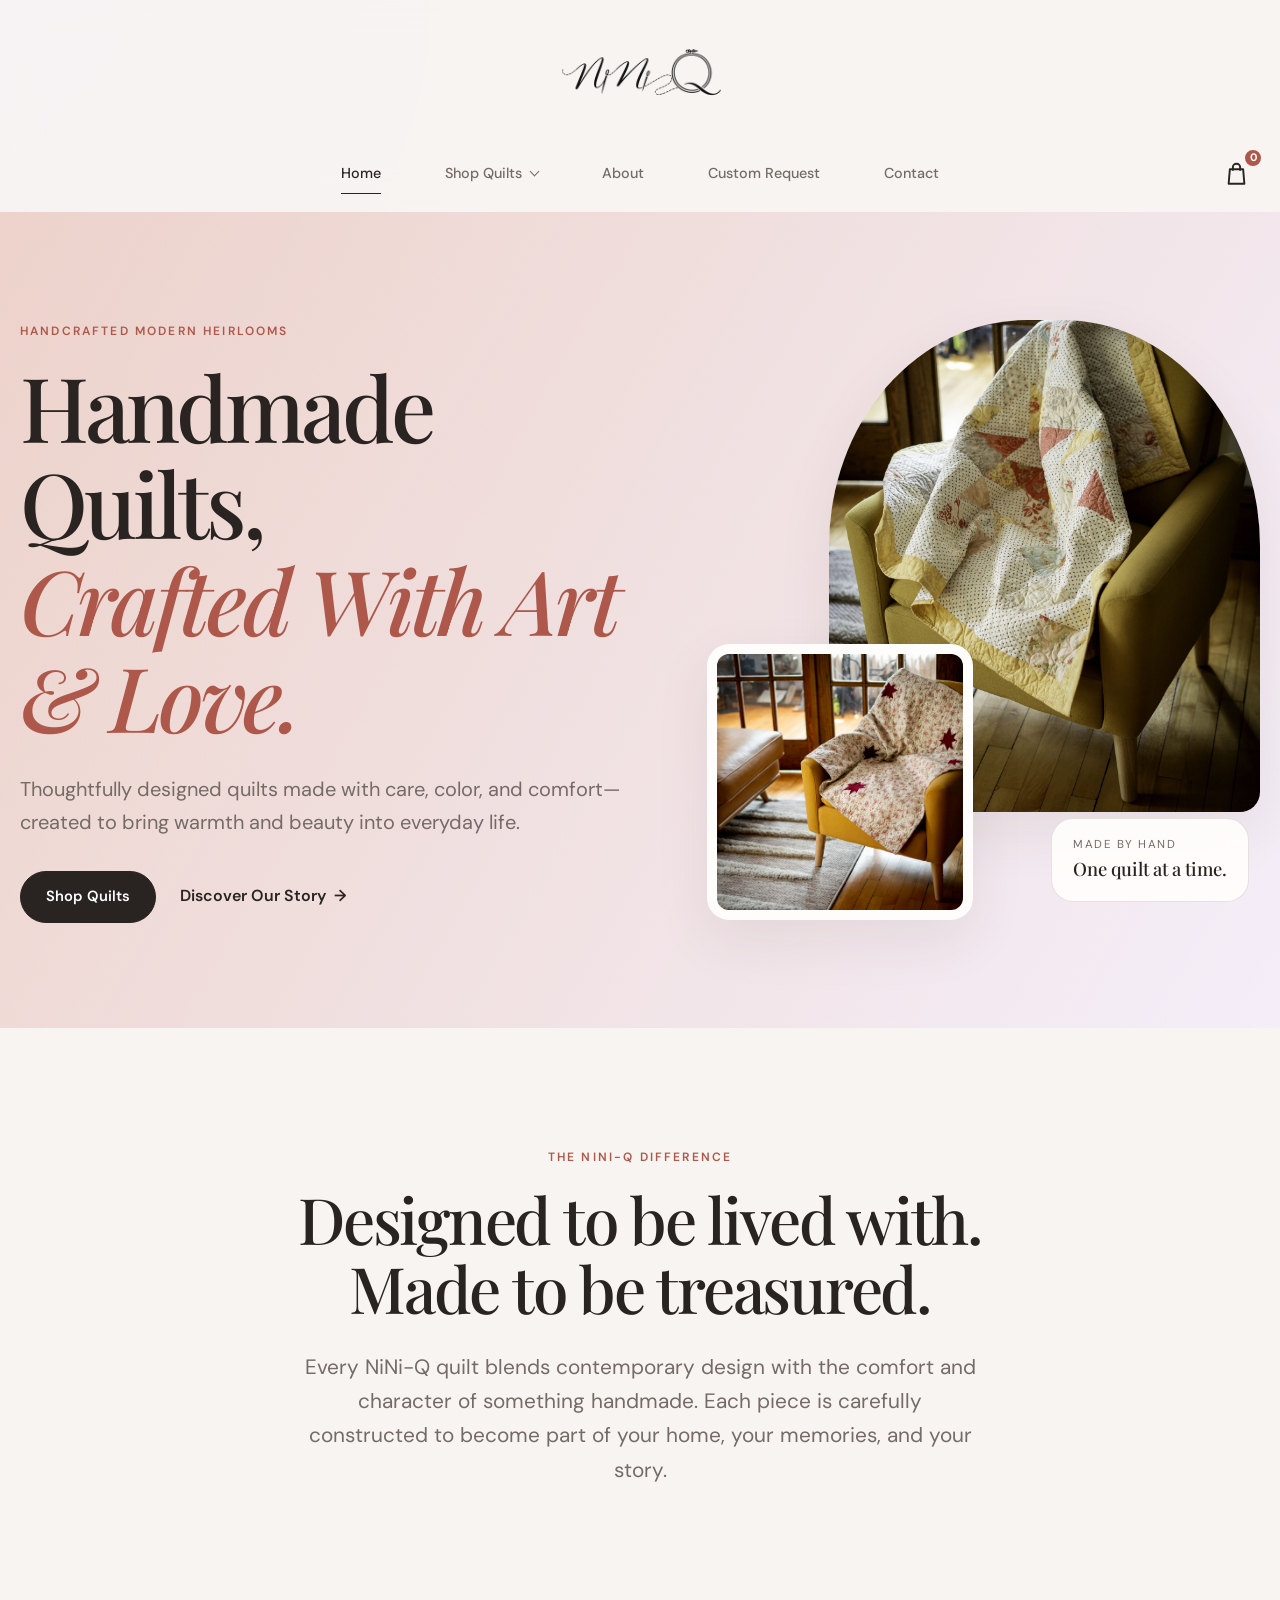
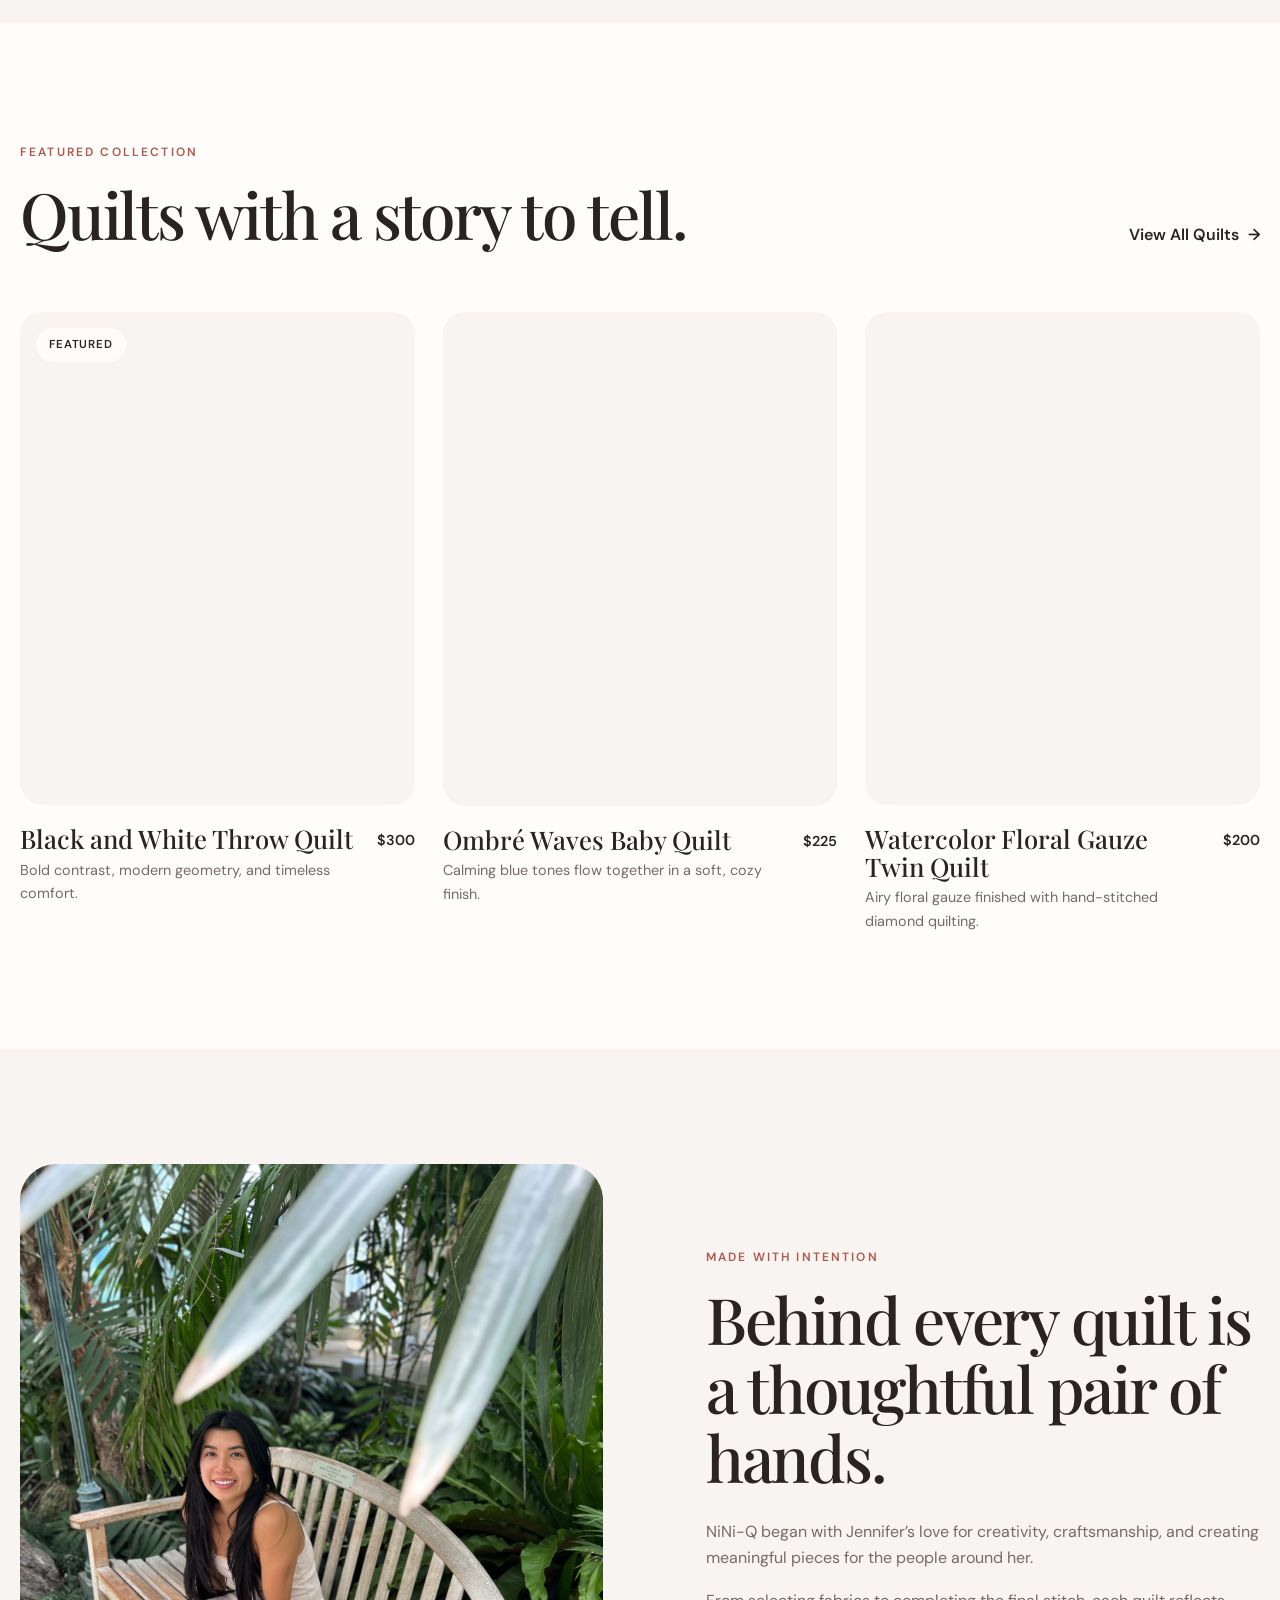
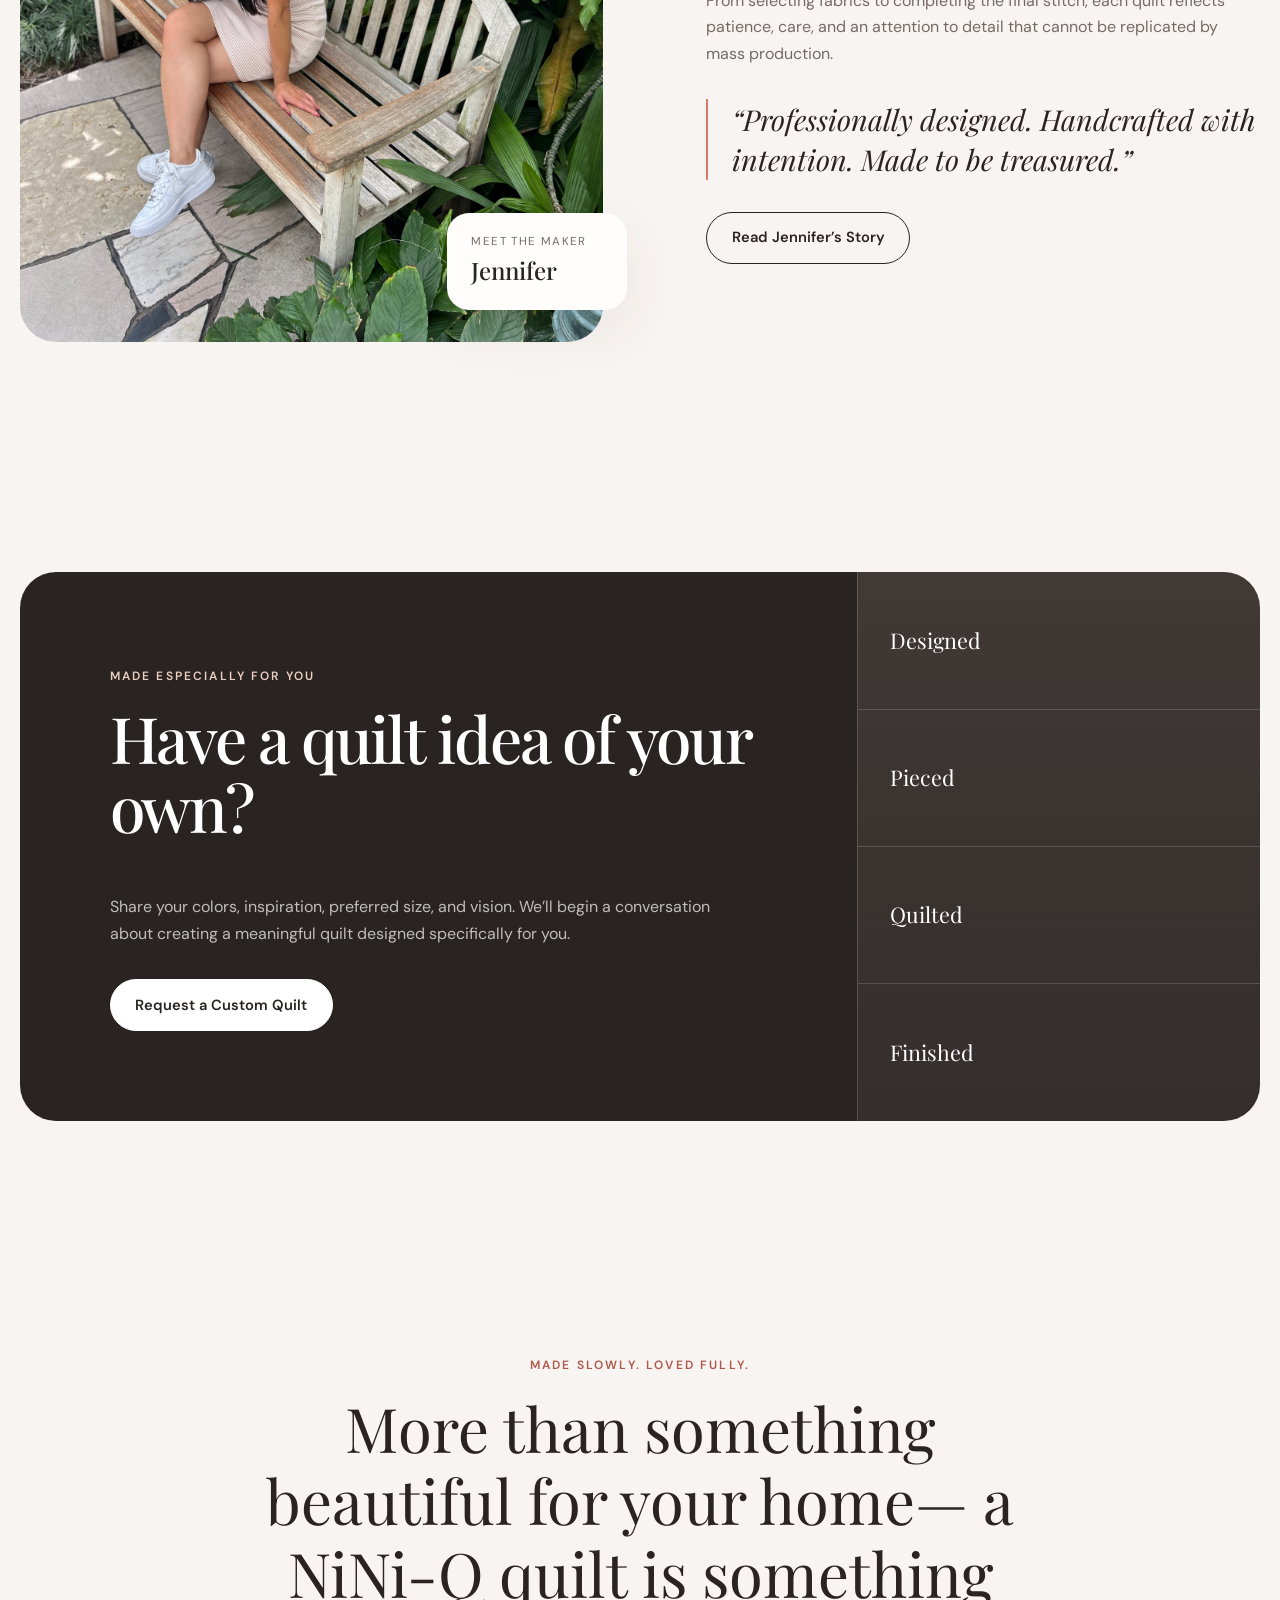
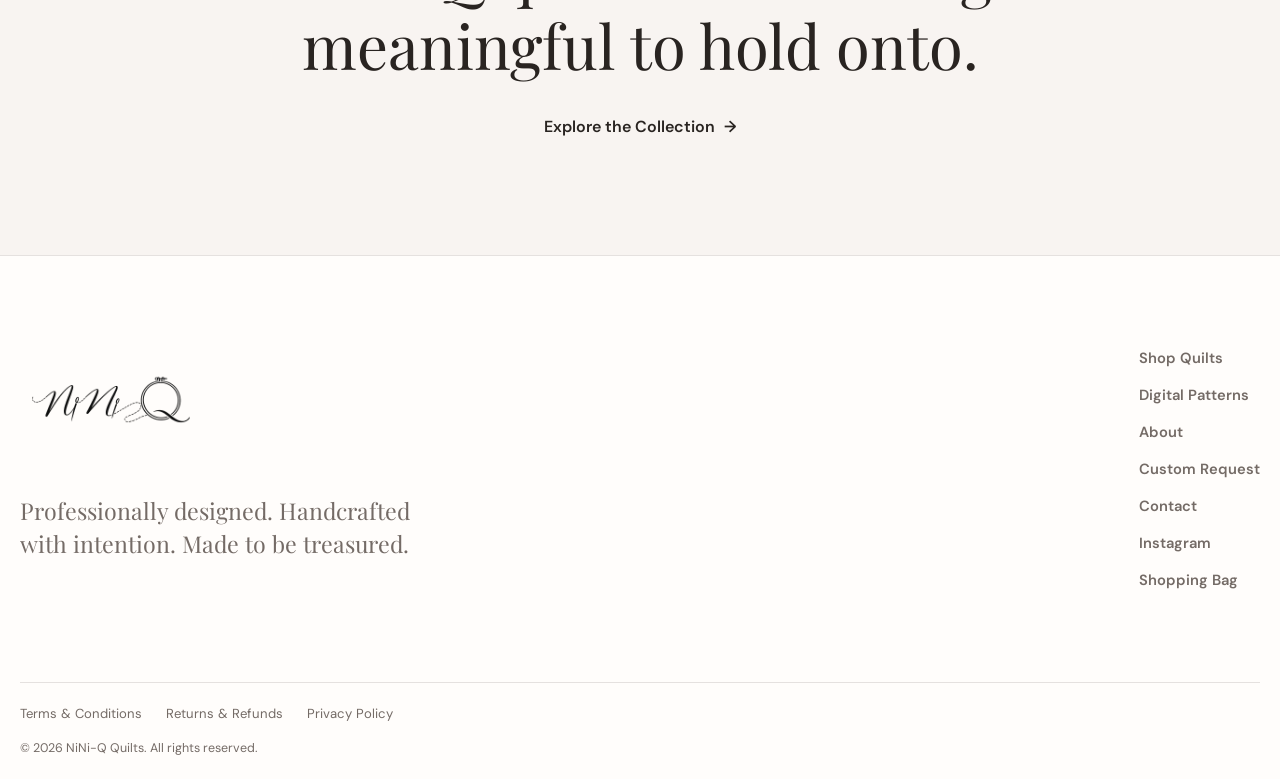
==== commit ab2ddcba: "updates to about pic and contact pic" ====
--- a/index.html
+++ b/index.html
@@ -225,7 +225,7 @@
 
         <div class="home-story-image reveal">
 
-          <img src="Jenny_Bio_Pic.jpg" alt="Jennifer, the quilt maker behind NiNi-Q" loading="lazy" decoding="async">
+          <img src="home_pic.jpeg" alt="Jennifer, the quilt maker behind NiNi-Q" loading="lazy" decoding="async">
 
           <div class="story-image-caption">
             <span>Meet the Maker</span>
--- a/NiNiQ_global_css.css
+++ b/NiNiQ_global_css.css
@@ -719,18 +719,21 @@
    SCROLL REVEAL
 ================================================== */
 
-.reveal {
-  opacity: 0;
-  transform: translateY(28px);
-  transition:
-    opacity 700ms ease,
-    transform 700ms ease;
-}
-
-.reveal.visible {
-  opacity: 1;
-  transform: translateY(0);
-}
+.reveal {
+  opacity: 0;
+  transform: translateY(28px);
+  transition:
+    opacity 700ms ease,
+    transform 700ms ease;
+  transition-delay: var(--reveal-delay, 0ms);
+  will-change: opacity, transform;
+}
+
+.reveal.visible {
+  opacity: 1;
+  transform: translateY(0);
+  will-change: auto;
+}
 
 @media (prefers-reduced-motion: reduce) {
 
@@ -750,3 +753,18 @@
 }
 
    
+
+/* Shared policy links */
+.footer-policy-links {
+  display: flex;
+  flex-wrap: wrap;
+  gap: 0.65rem 1.5rem;
+  margin-bottom: 0.85rem;
+  color: var(--color-muted);
+  font-size: 0.82rem;
+}
+.footer-policy-links a:hover,
+.footer-policy-links a:focus-visible {
+  color: var(--color-coral-dark);
+  text-decoration: underline;
+}
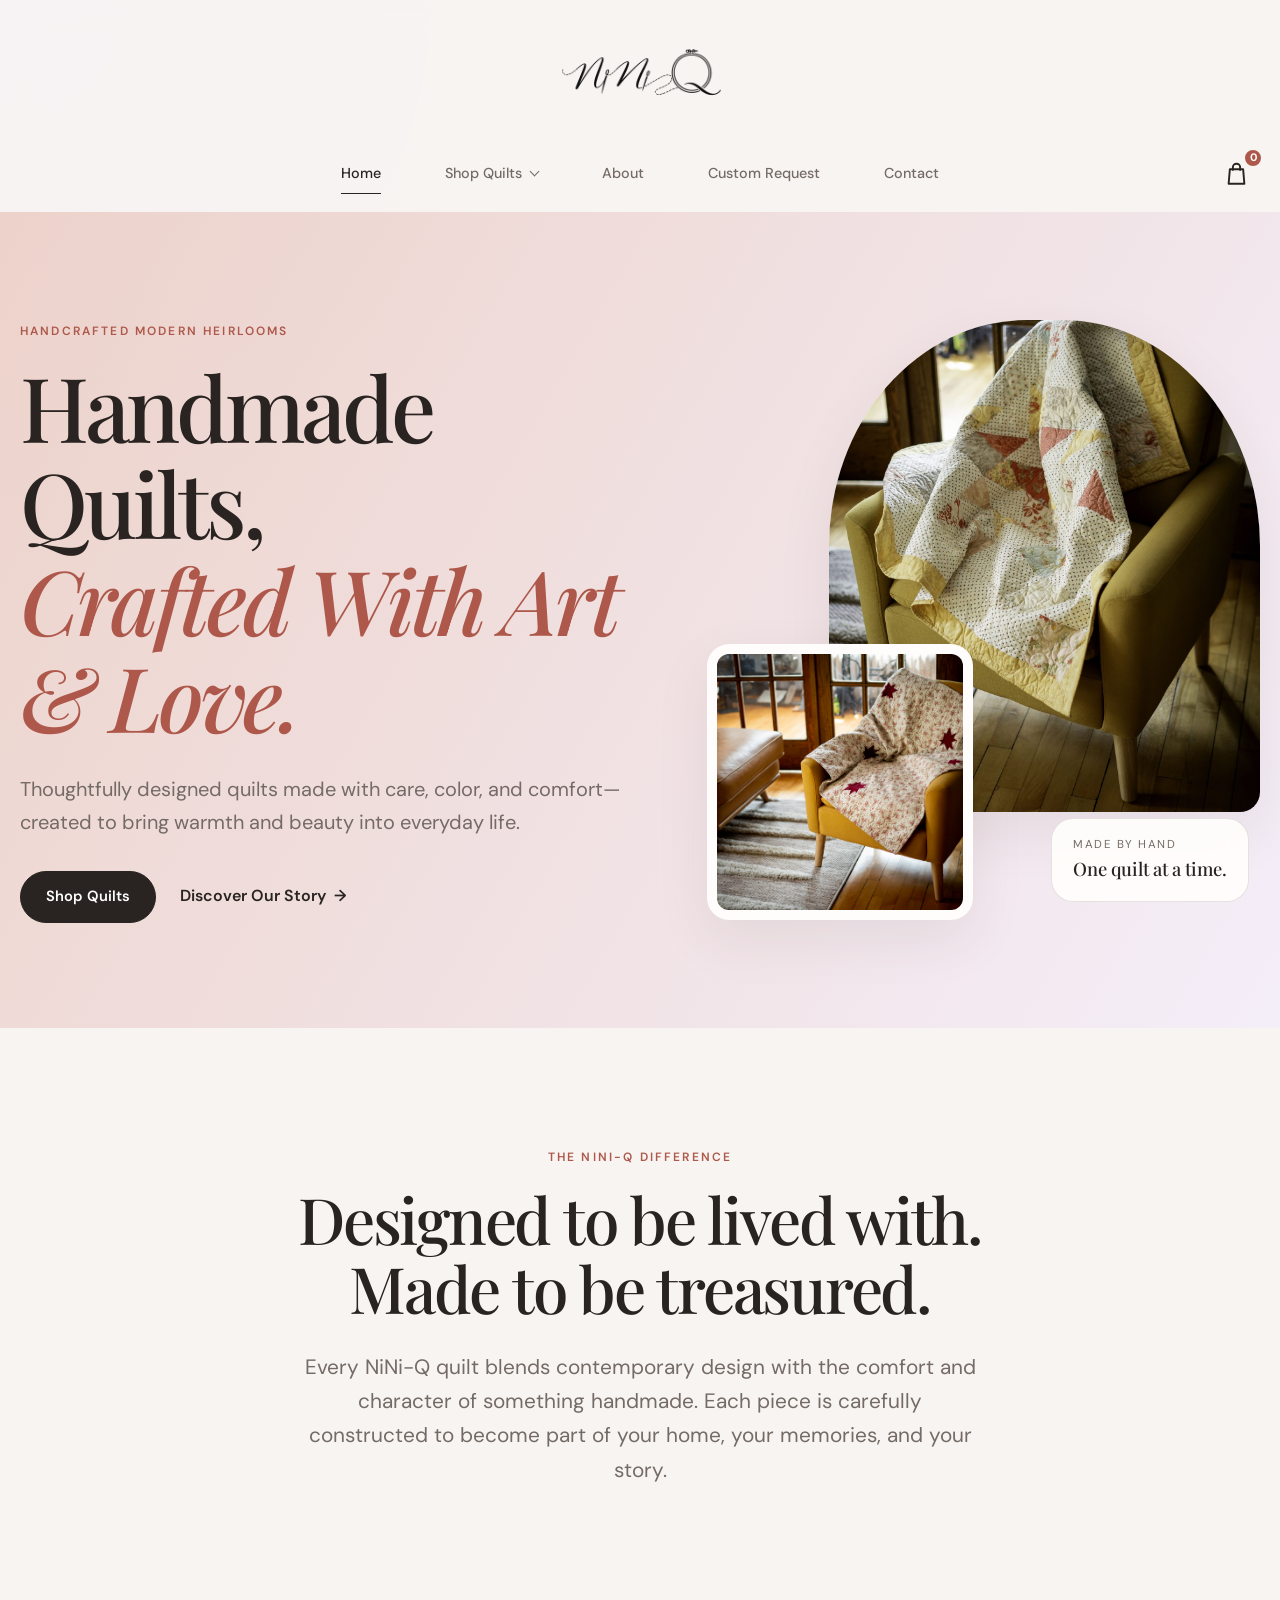
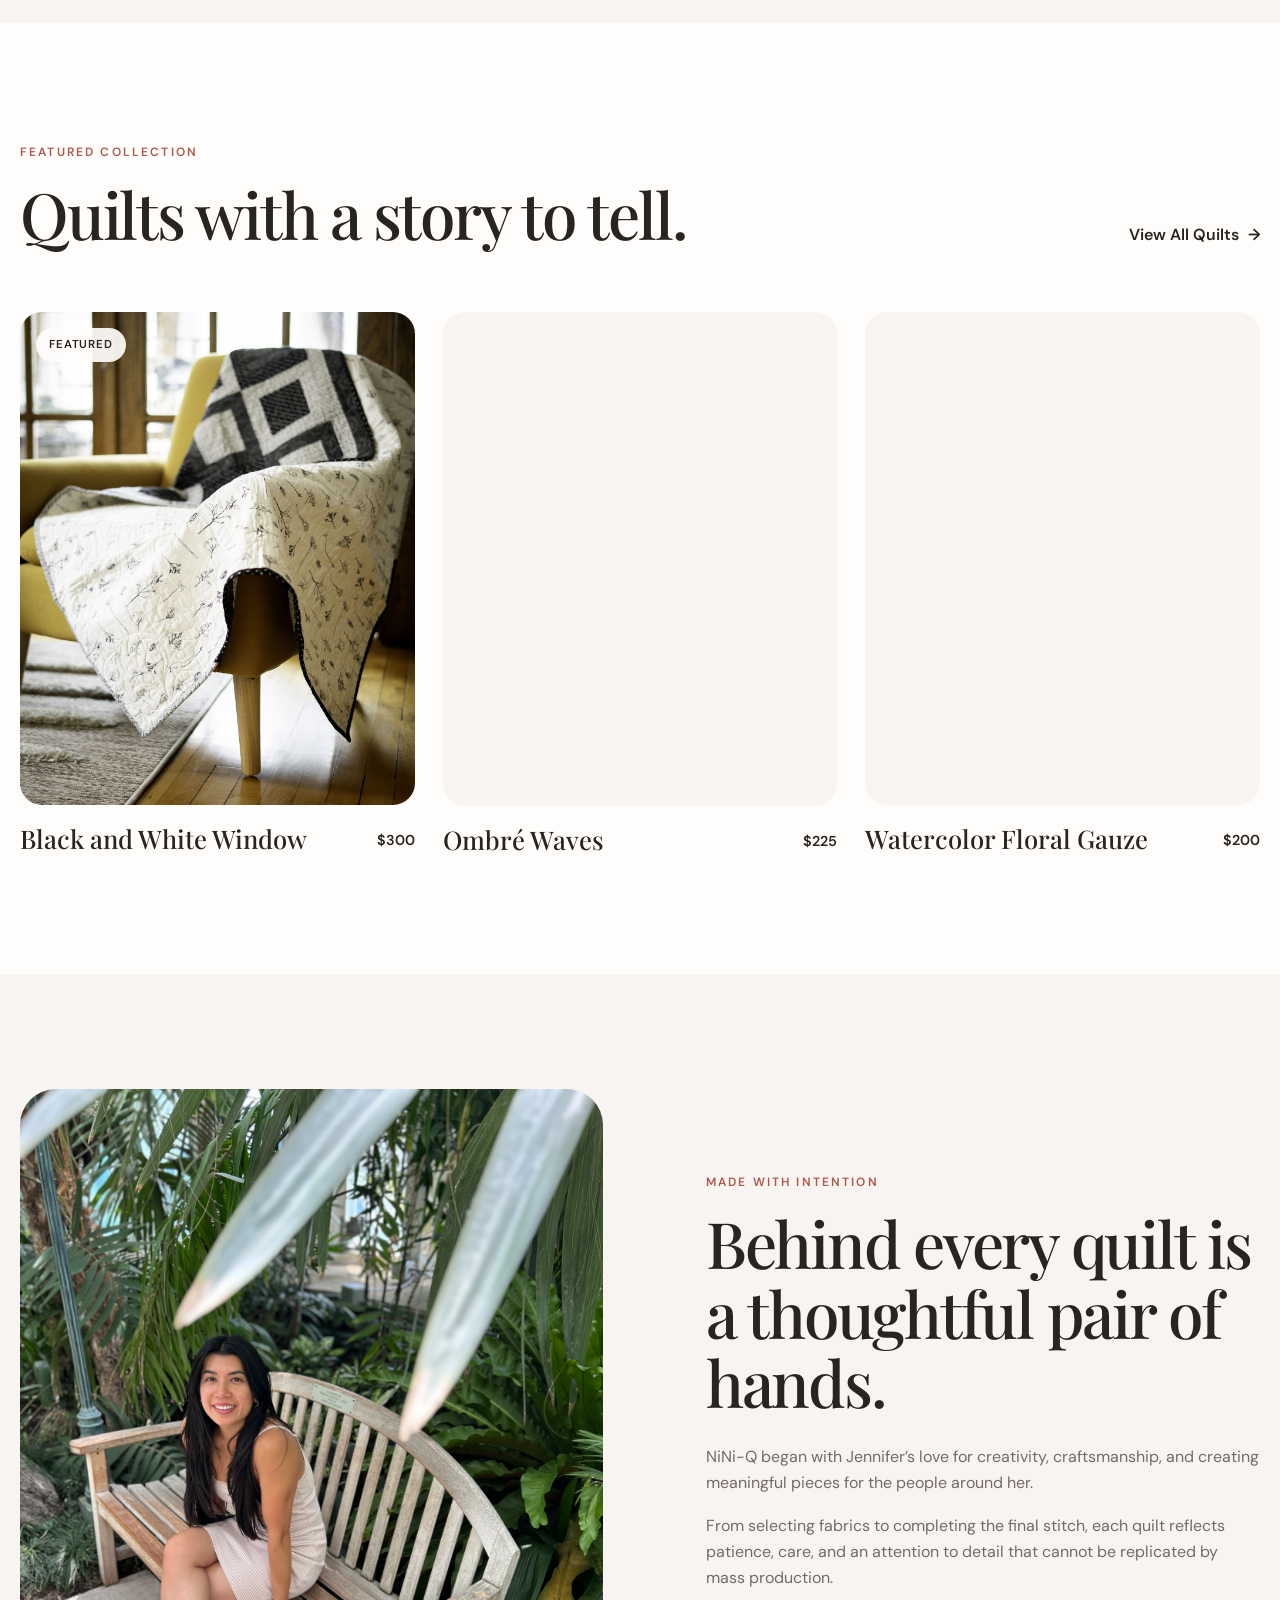
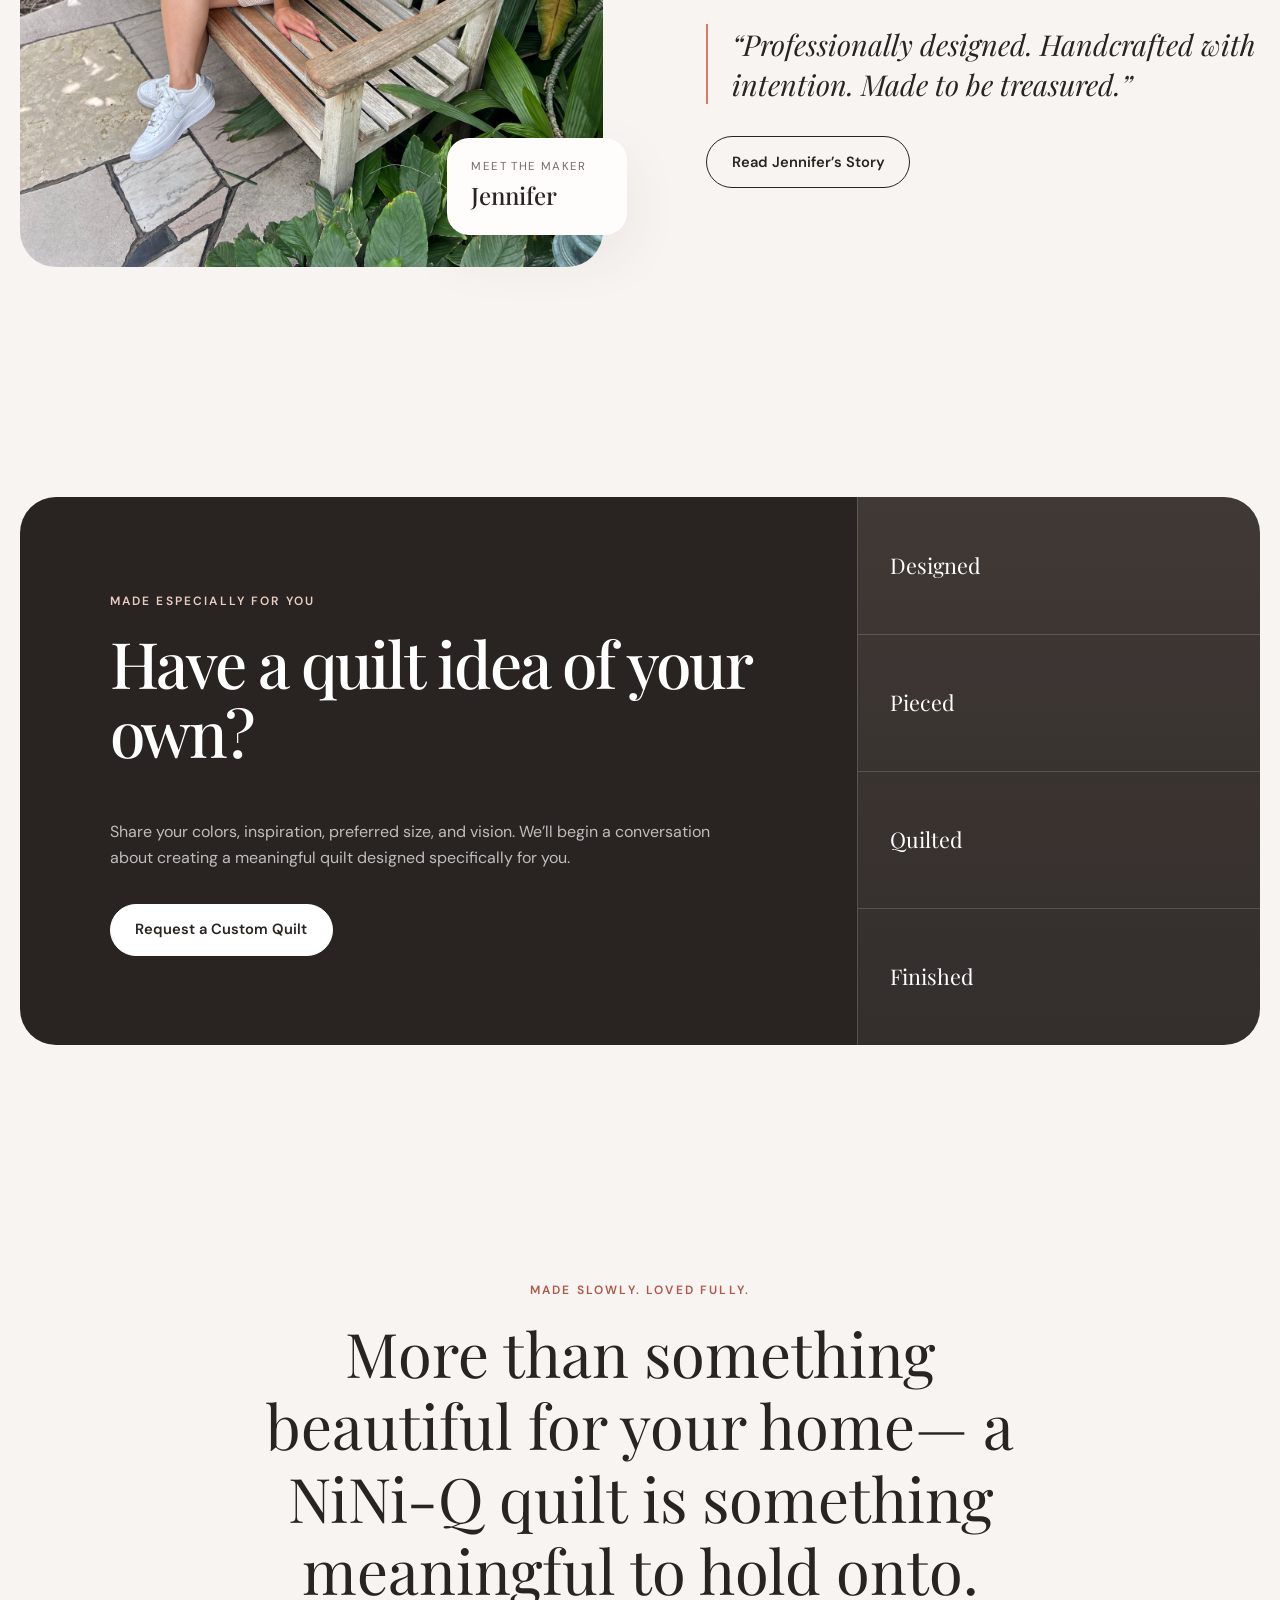
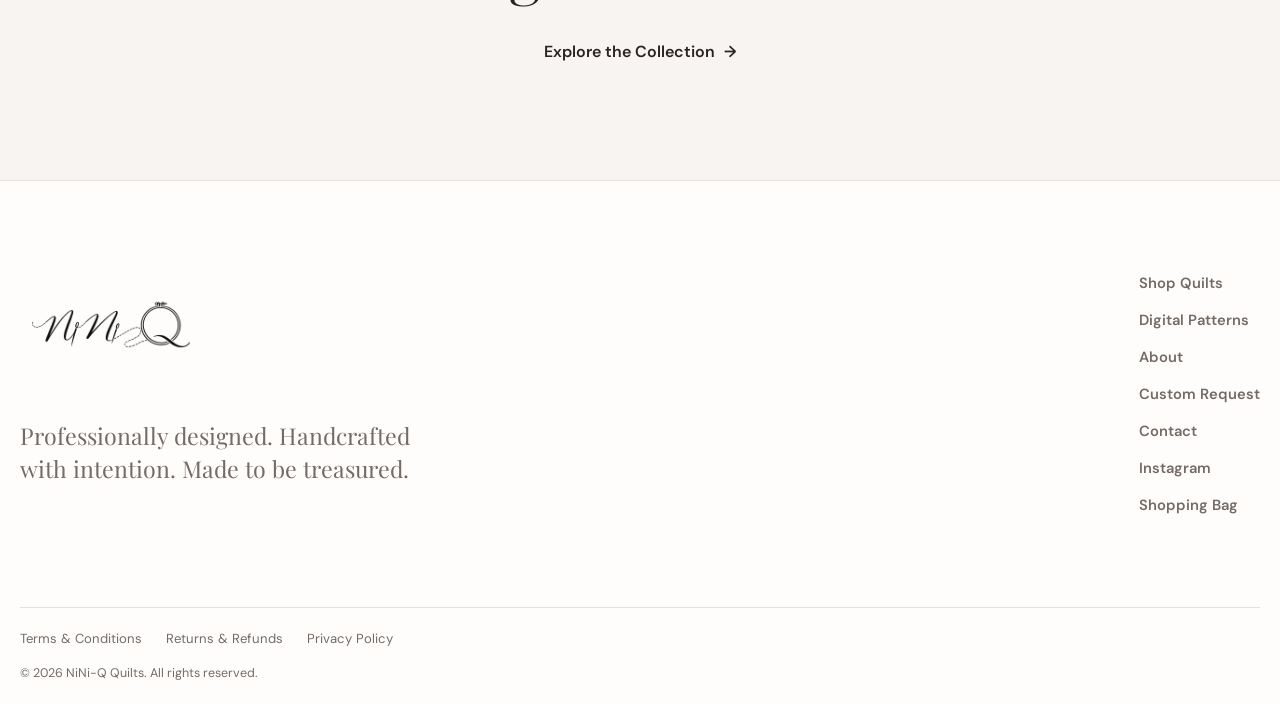
==== commit 5b812147: "Home page featured quilts, wording updates" ====
--- a/index.html
+++ b/index.html
@@ -150,8 +150,7 @@
             <div class="feature-card-details">
 
               <div>
-                <h3>Black and White Throw Quilt</h3>
-                <p>Bold contrast, modern geometry, and timeless comfort.</p>
+                <h3>Black and White Window</h3>
               </div>
 
               <span class="feature-price">$300</span>
@@ -174,8 +173,7 @@
             <div class="feature-card-details">
 
               <div>
-                <h3>Ombré Waves Baby Quilt</h3>
-                <p>Calming blue tones flow together in a soft, cozy finish.</p>
+                <h3>Ombré Waves</h3>
               </div>
 
               <span class="feature-price">$225</span>
@@ -198,8 +196,7 @@
             <div class="feature-card-details">
 
               <div>
-                <h3>Watercolor Floral Gauze Twin Quilt</h3>
-                <p>Airy floral gauze finished with hand-stitched diamond quilting.</p>
+                <h3>Watercolor Floral Gauze</h3>
               </div>
 
               <span class="feature-price">$200</span>
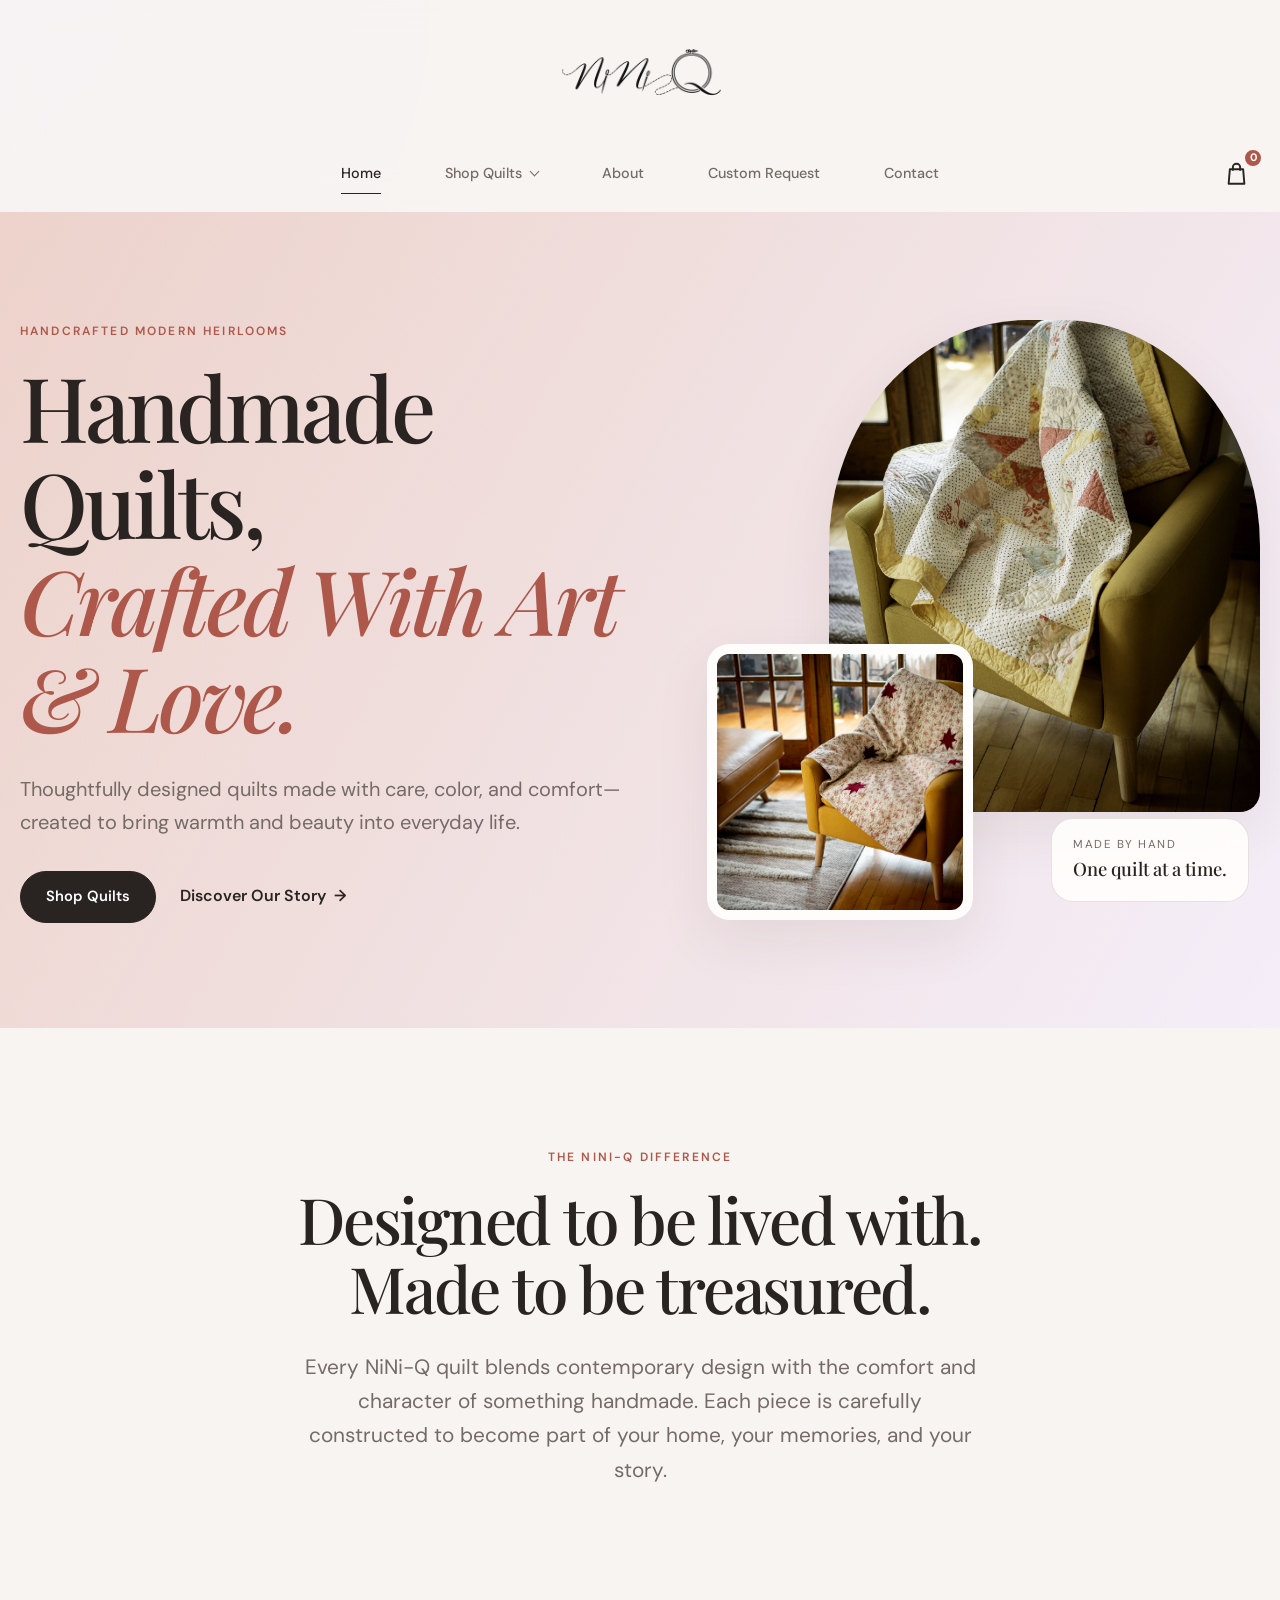
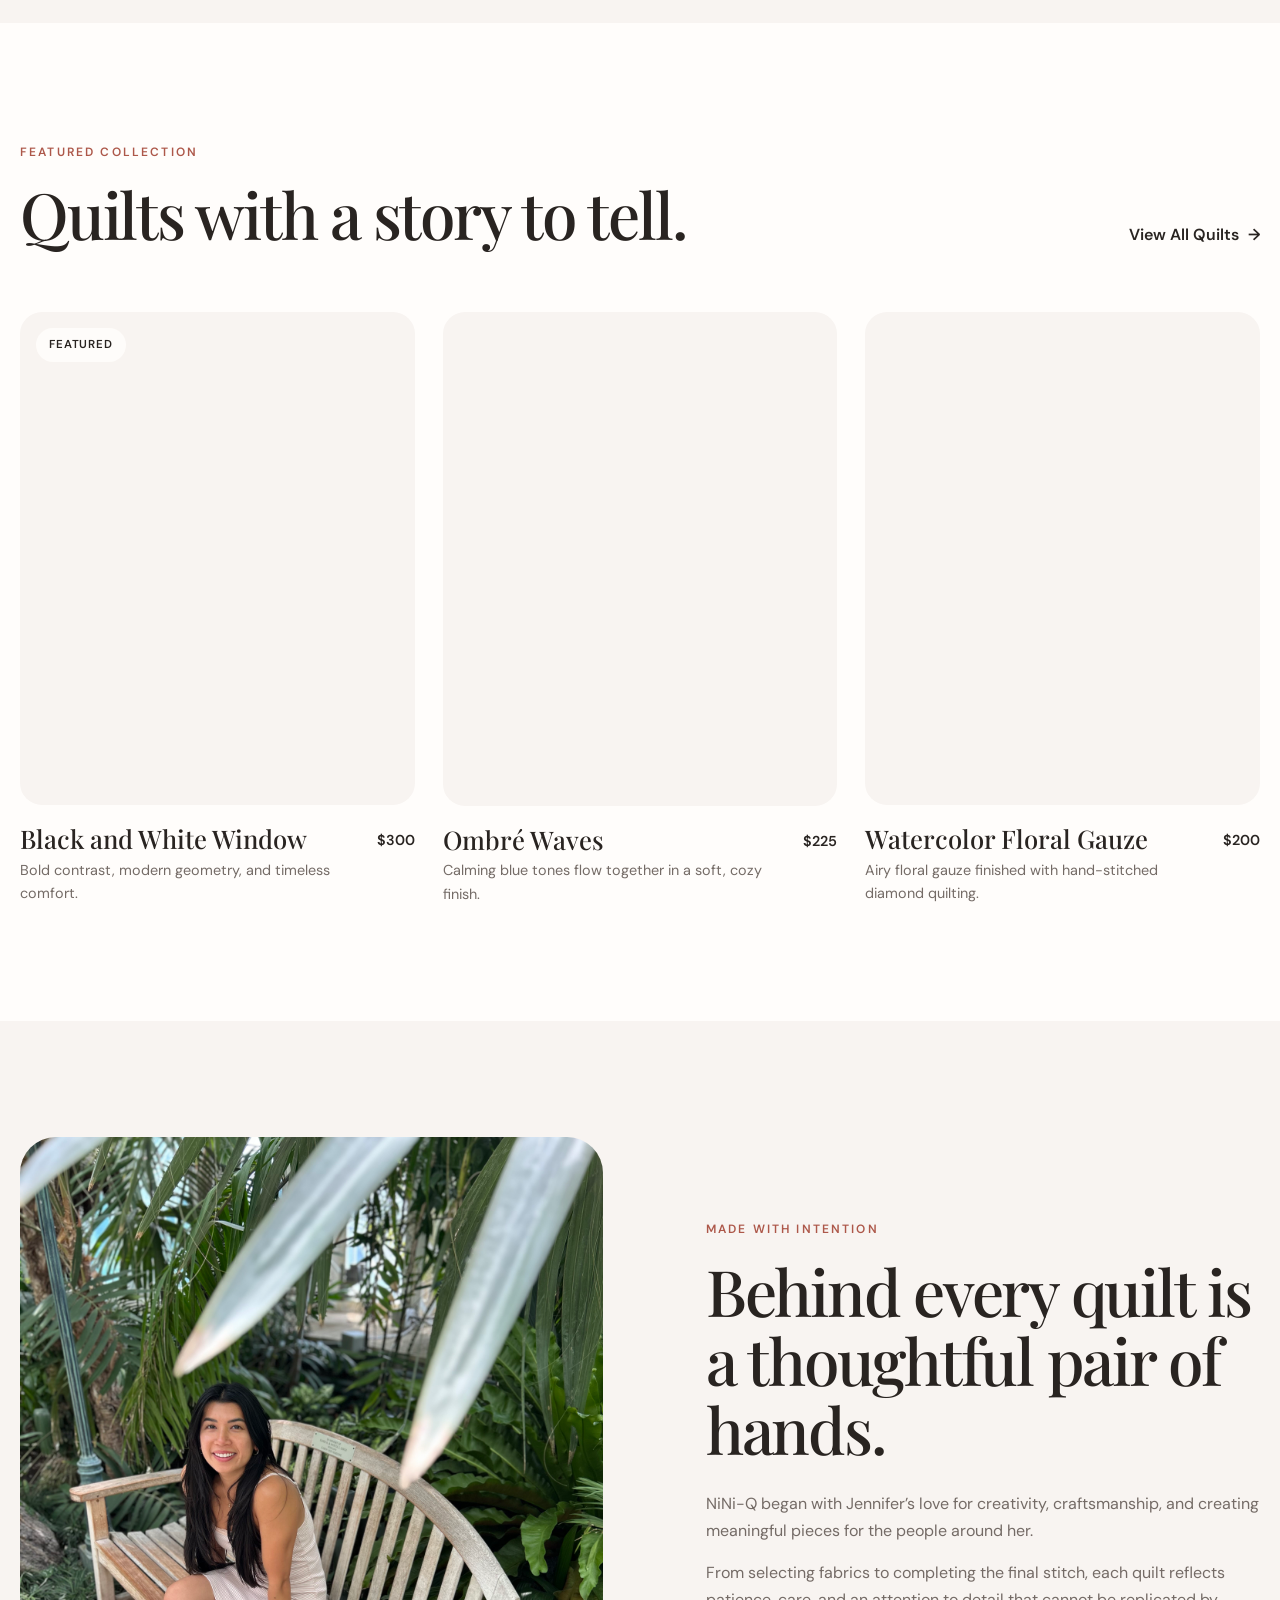
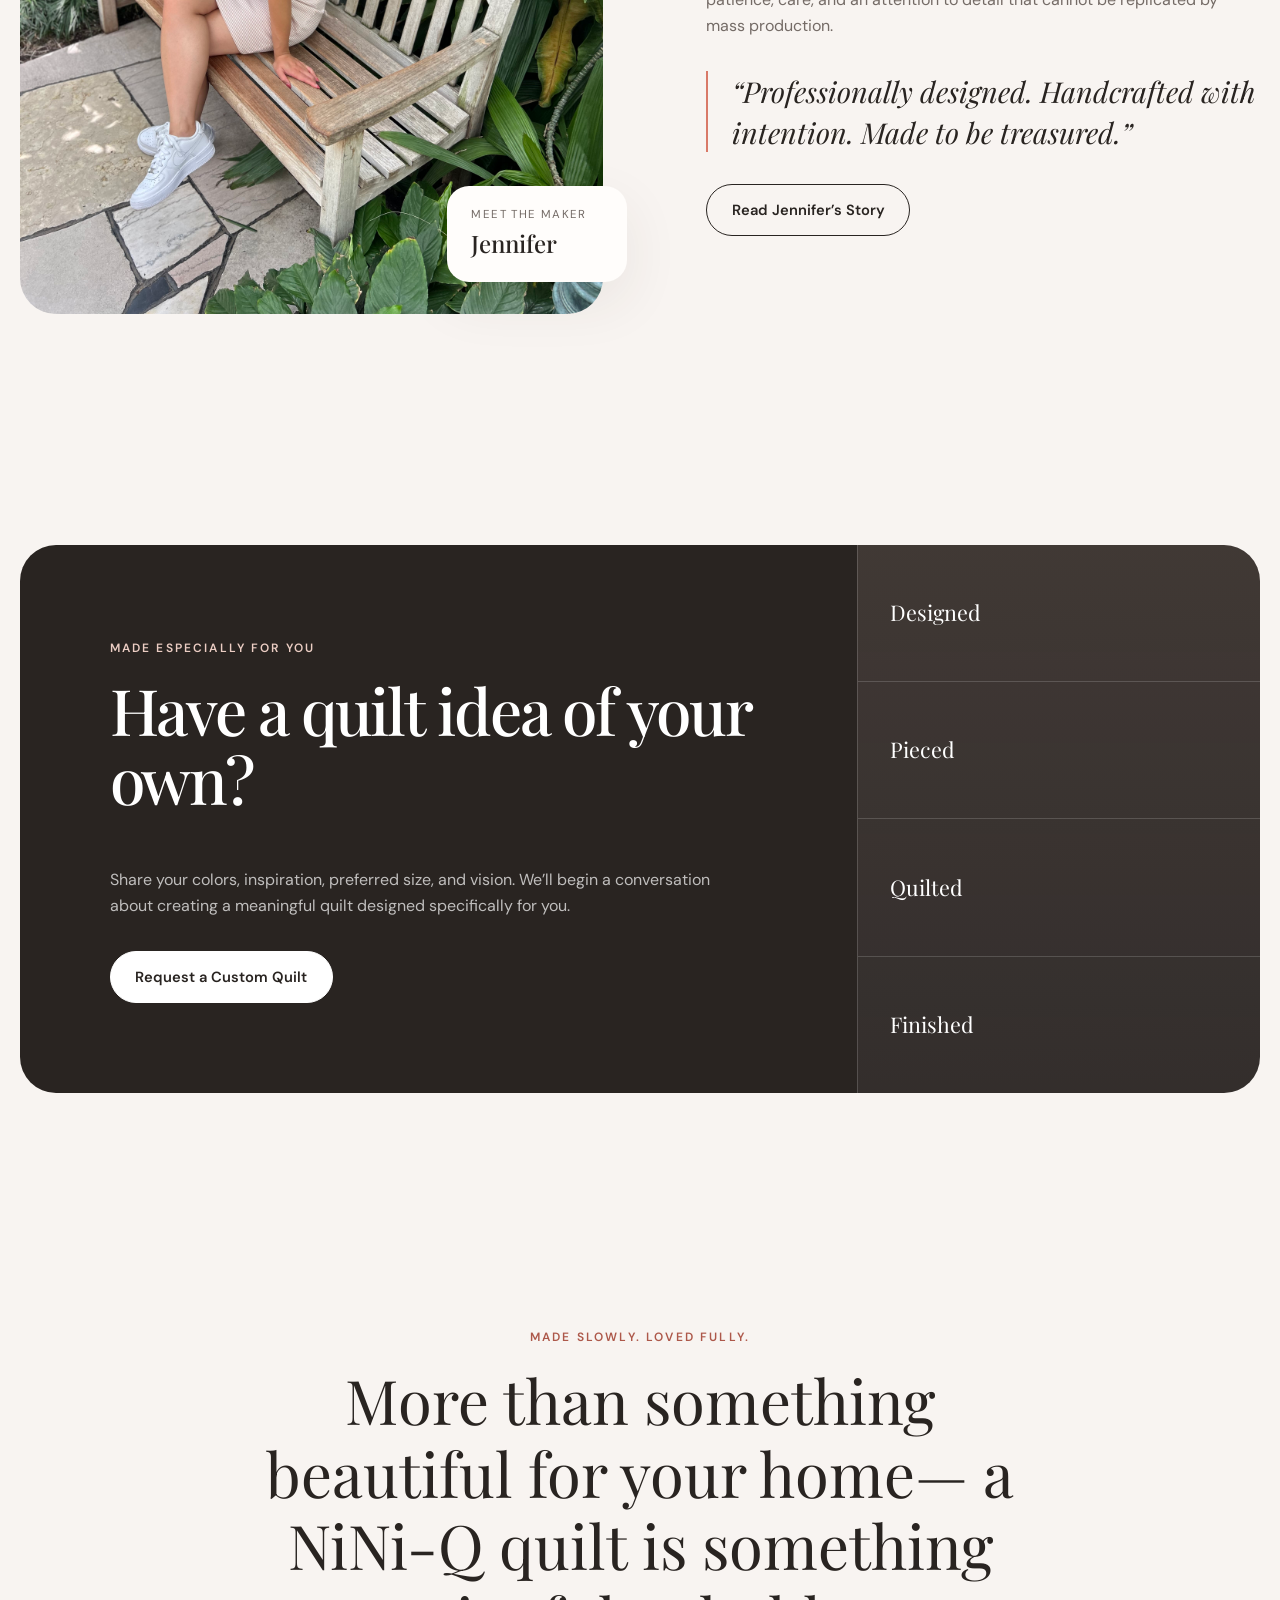
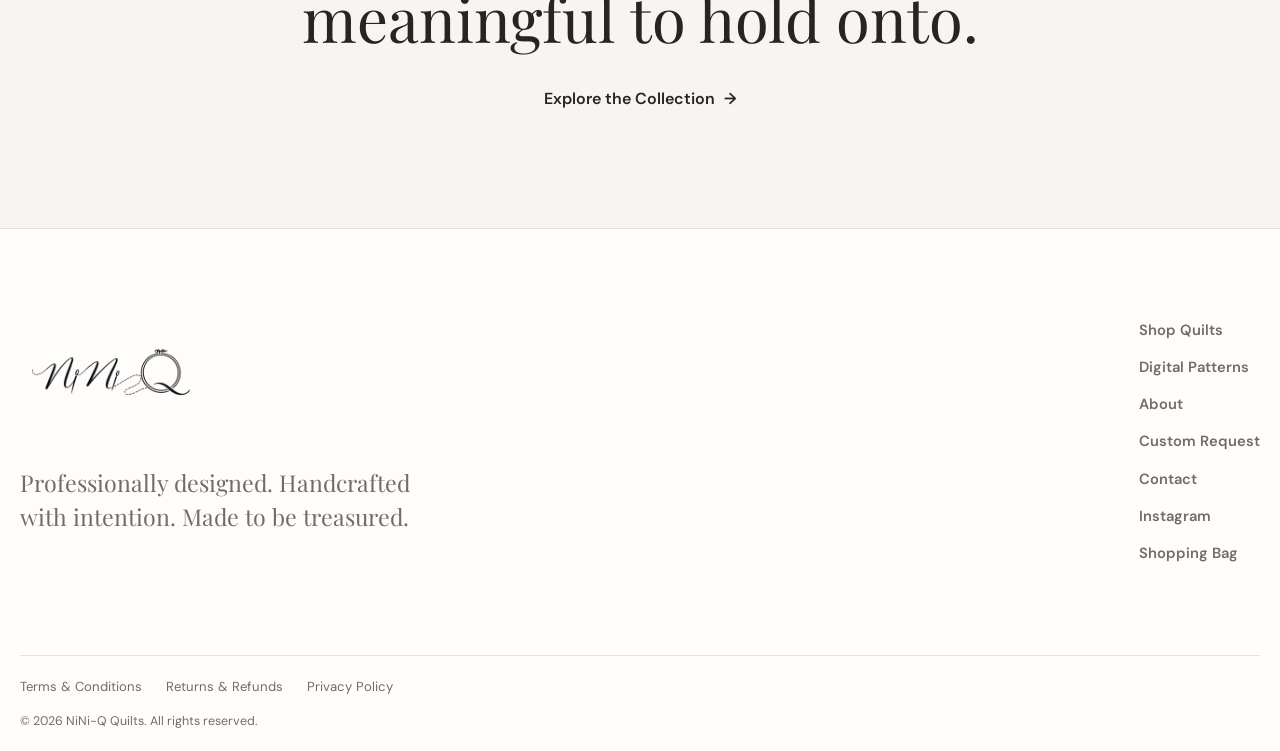
==== commit dfa3b7ff: "revert to some wording for home page featured quilts" ====
--- a/index.html
+++ b/index.html
@@ -151,6 +151,7 @@
 
               <div>
                 <h3>Black and White Window</h3>
+                <p>Bold contrast, modern geometry, and timeless comfort.</p>
               </div>
 
               <span class="feature-price">$300</span>
@@ -174,6 +175,7 @@
 
               <div>
                 <h3>Ombré Waves</h3>
+                <p>Calming blue tones flow together in a soft, cozy finish.</p>
               </div>
 
               <span class="feature-price">$225</span>
@@ -197,6 +199,7 @@
 
               <div>
                 <h3>Watercolor Floral Gauze</h3>
+                <p>Airy floral gauze finished with hand-stitched diamond quilting.</p>
               </div>
 
               <span class="feature-price">$200</span>
